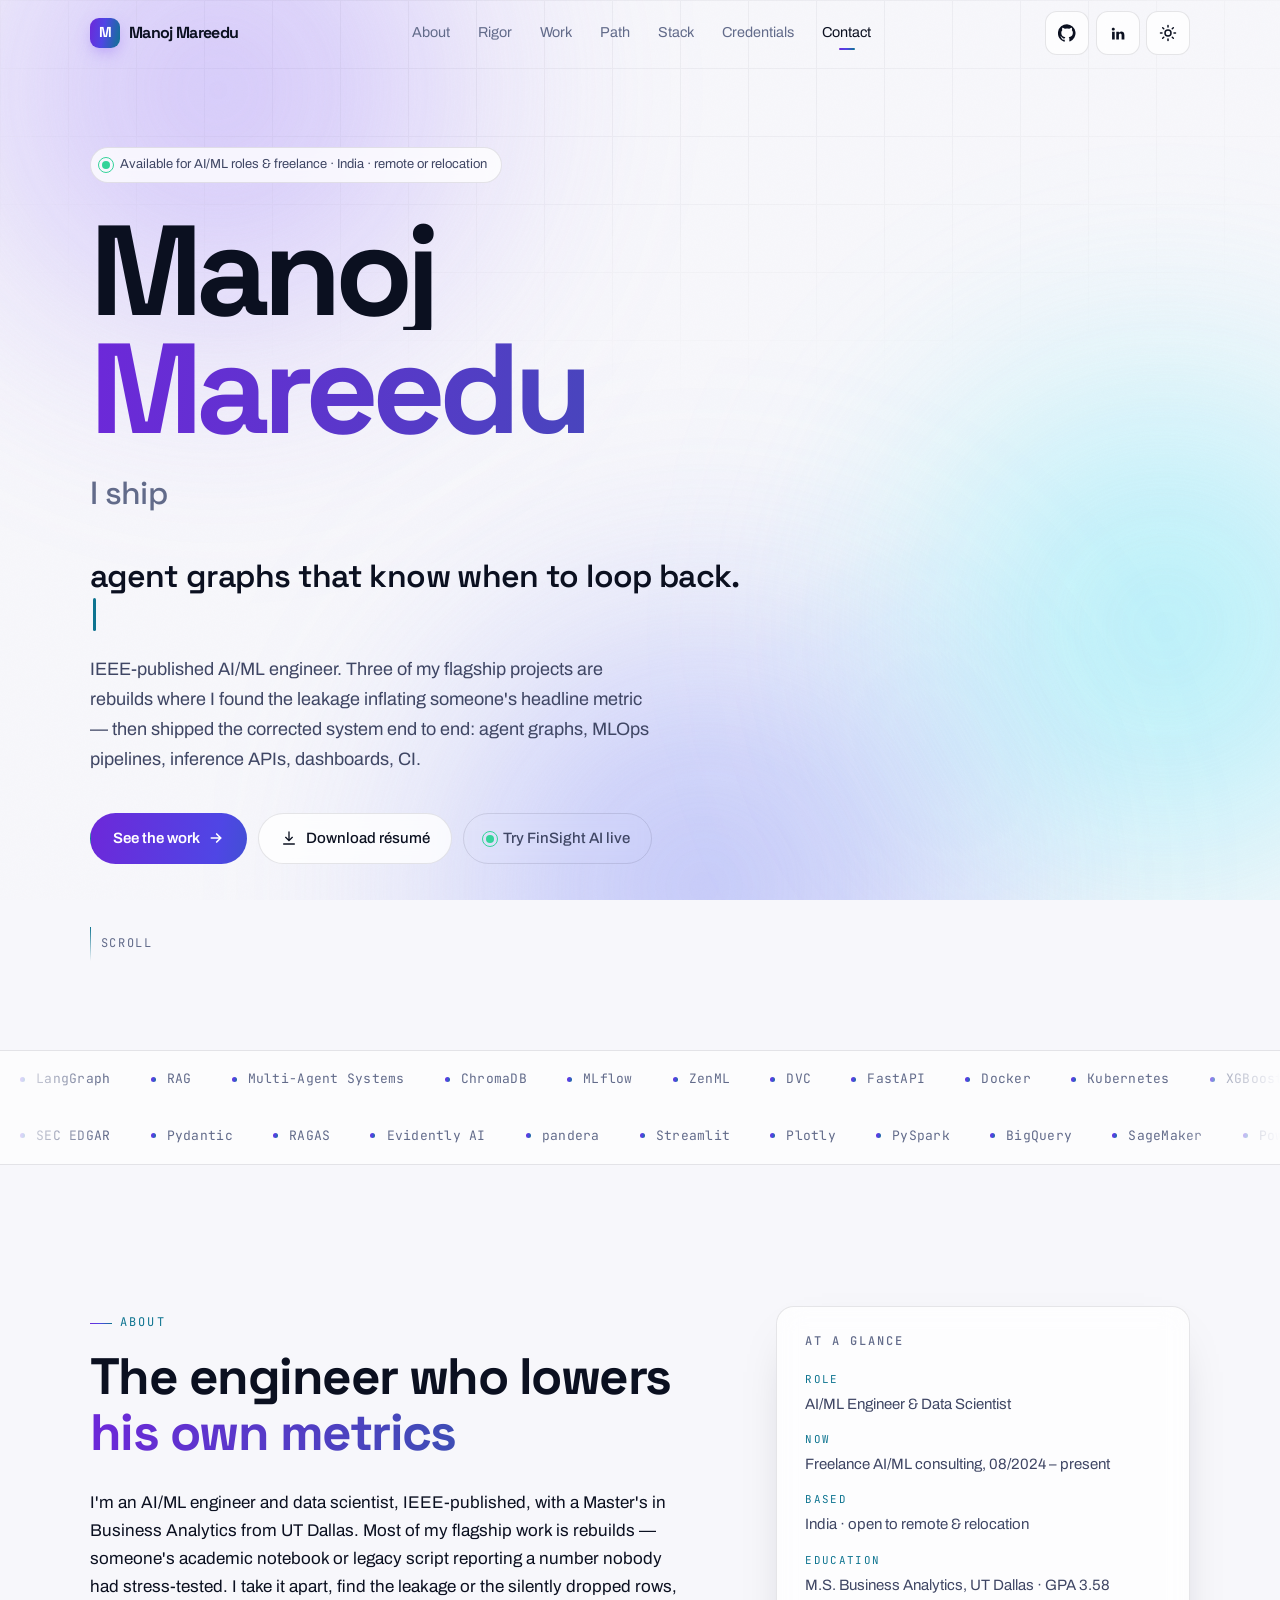
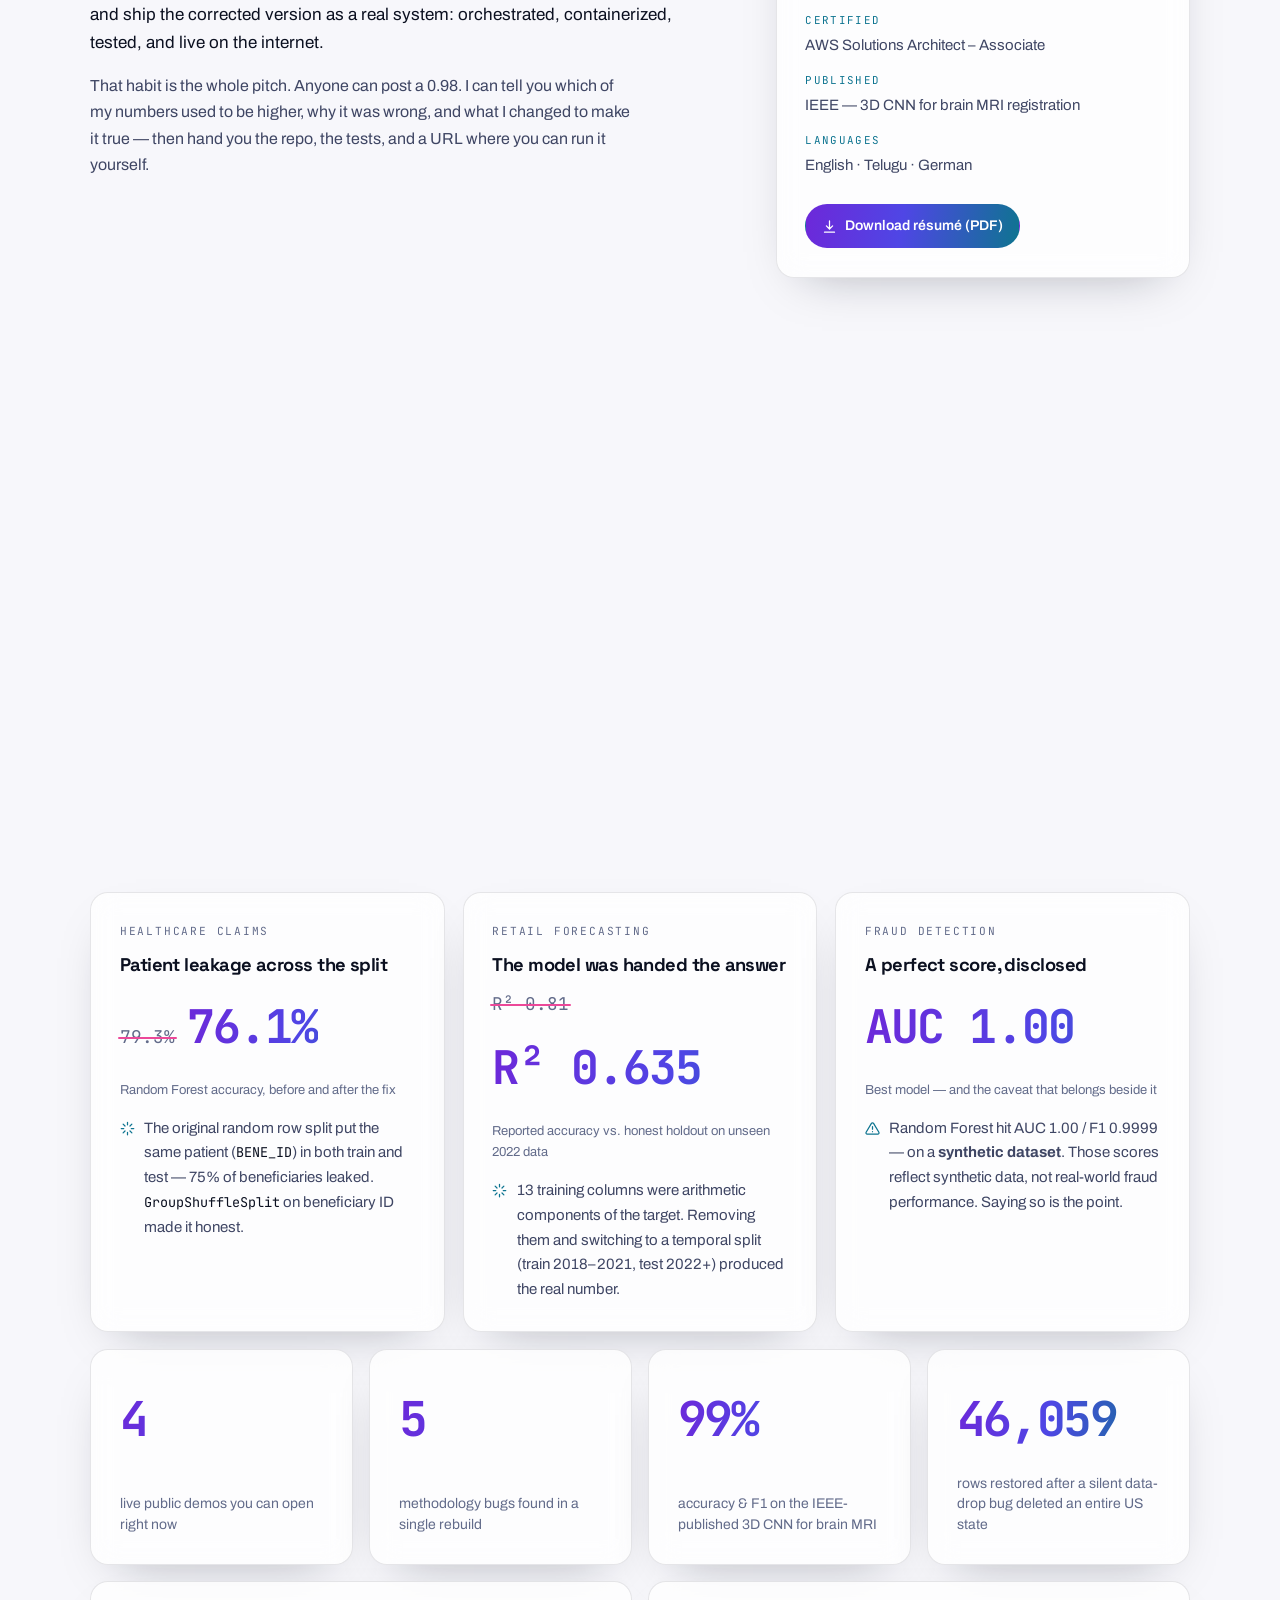
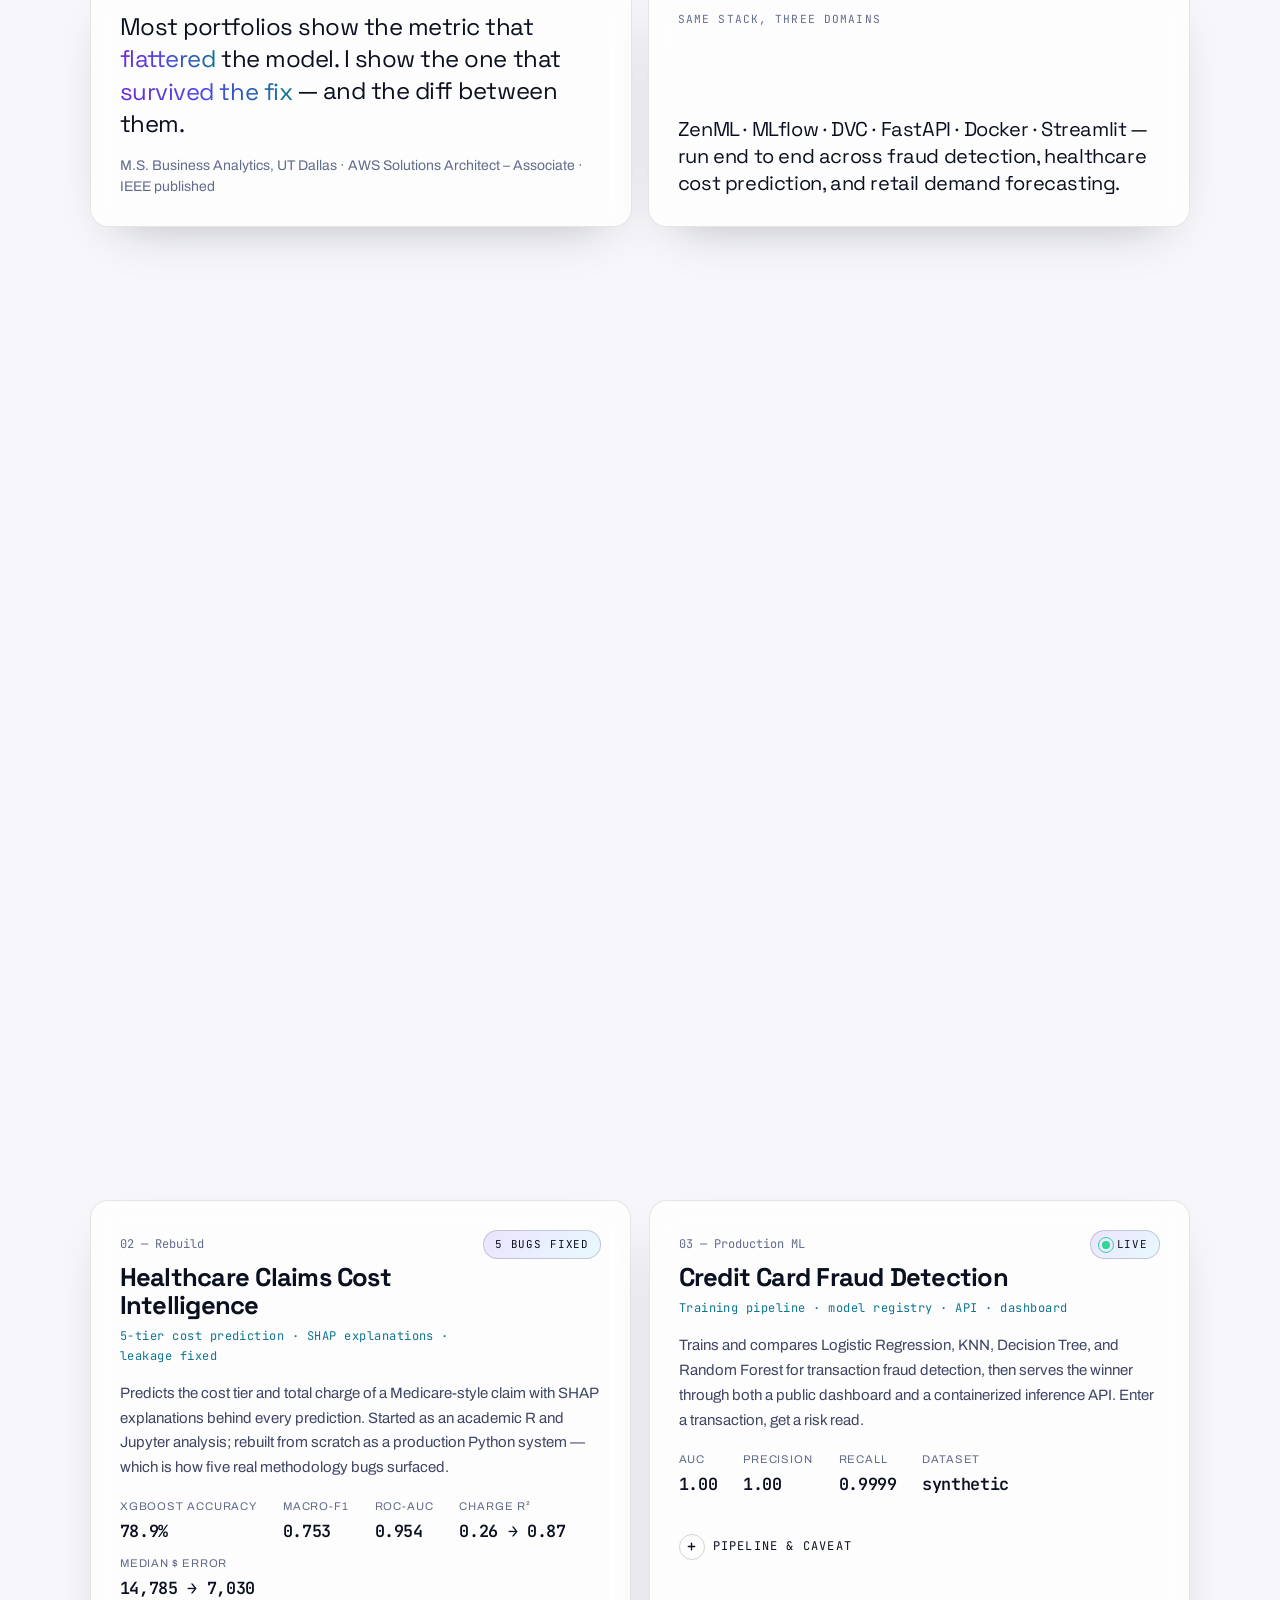
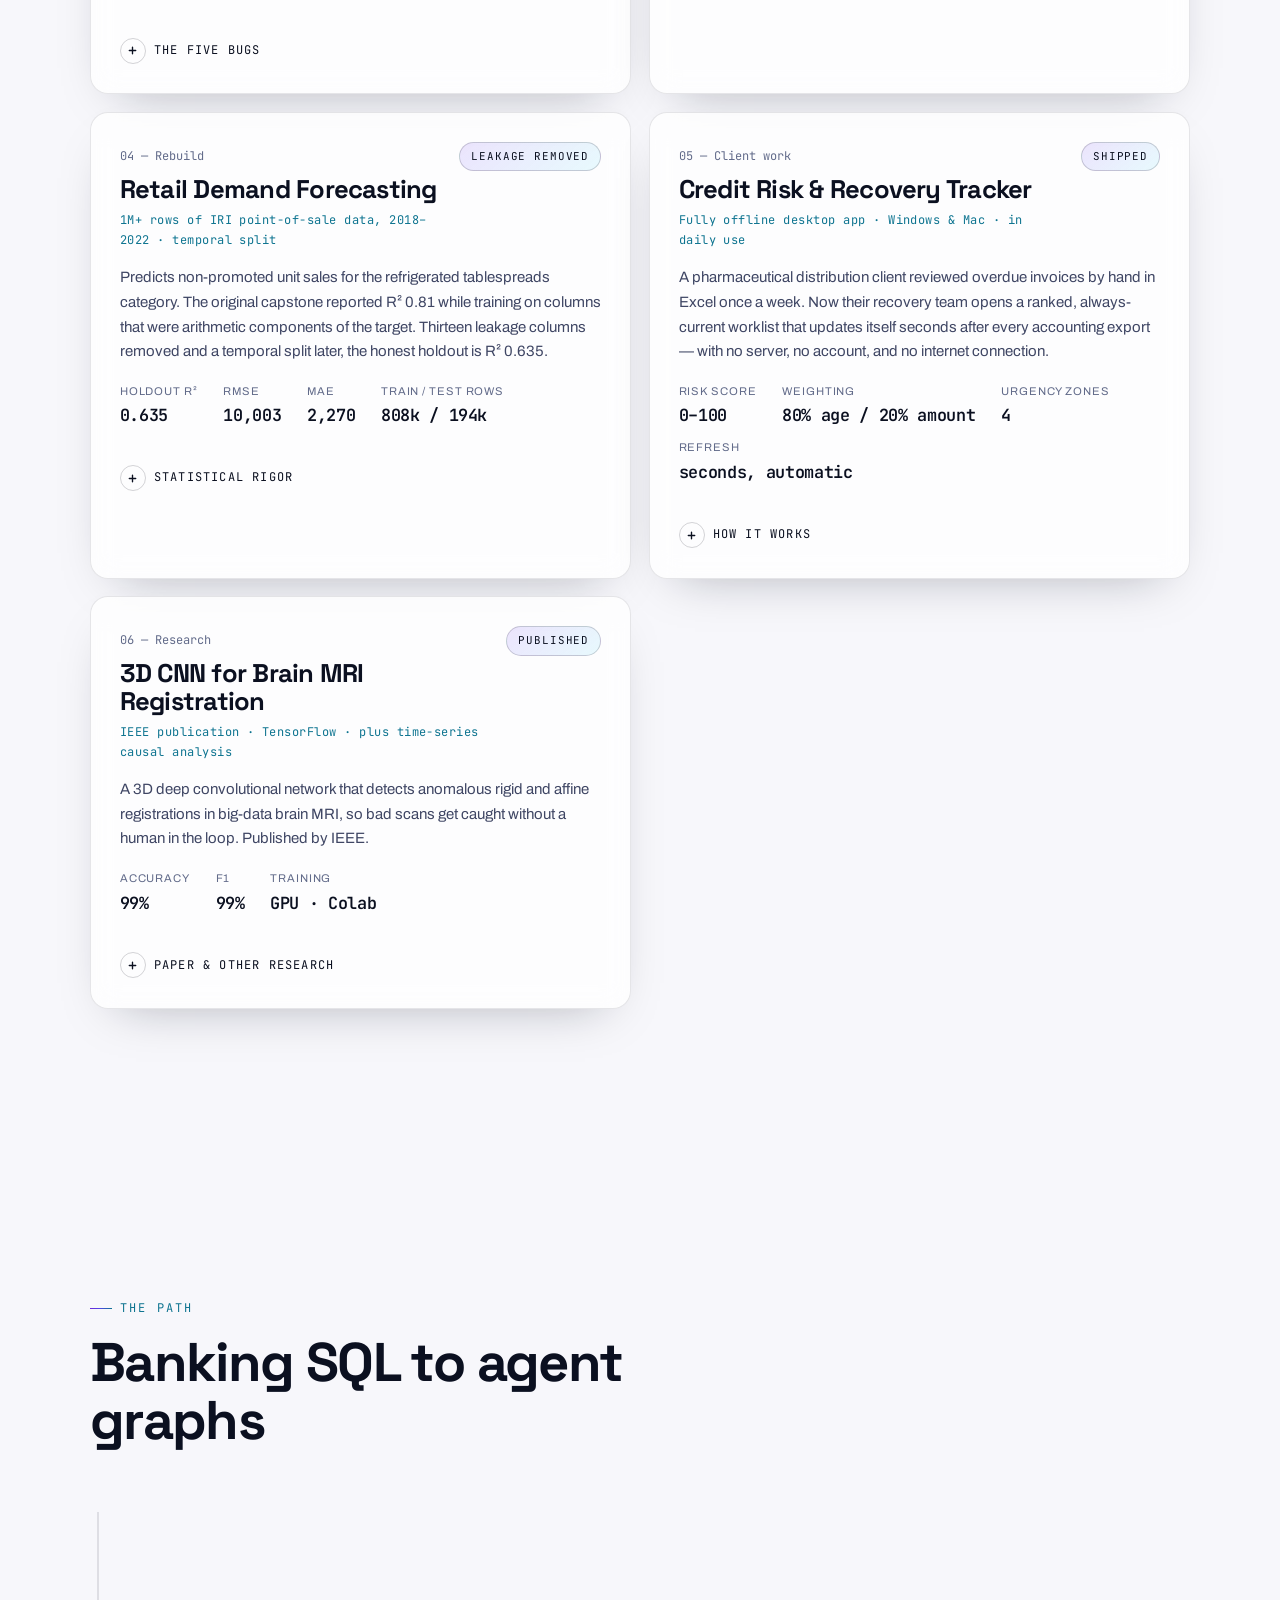
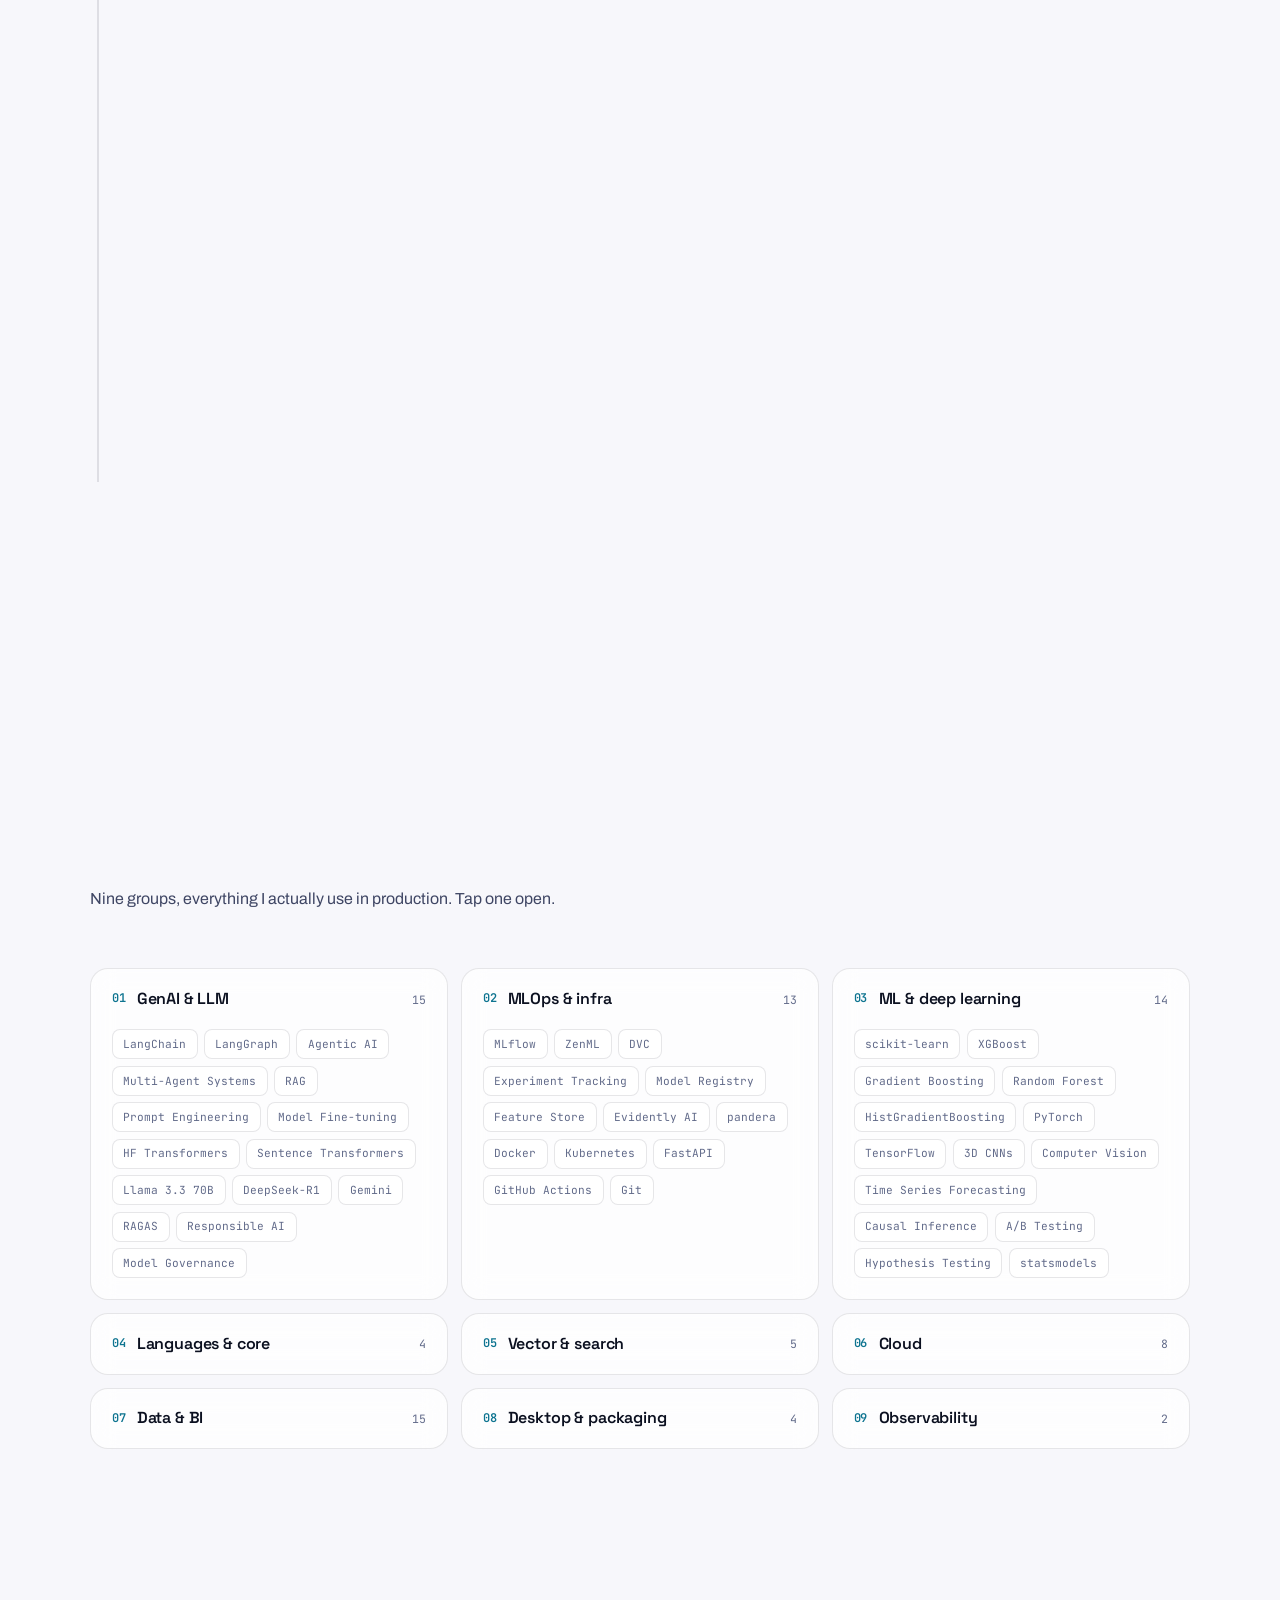
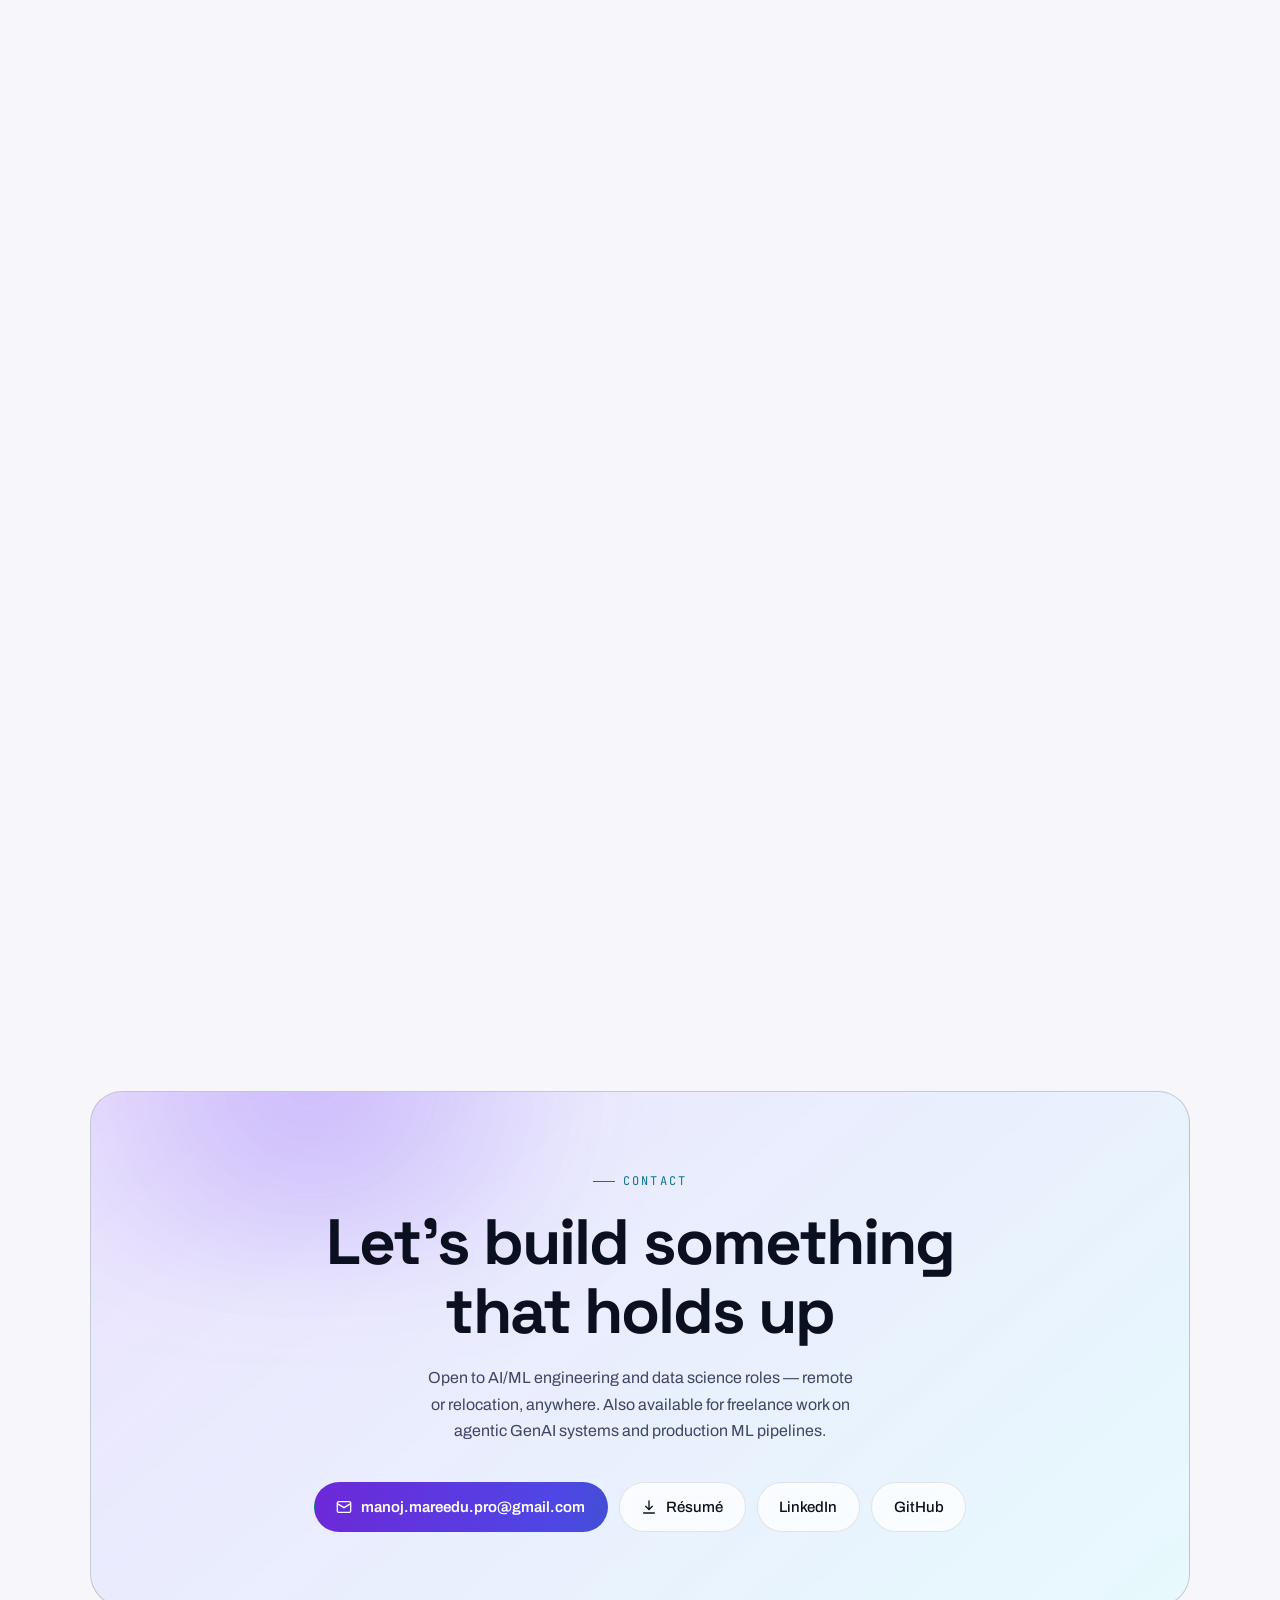
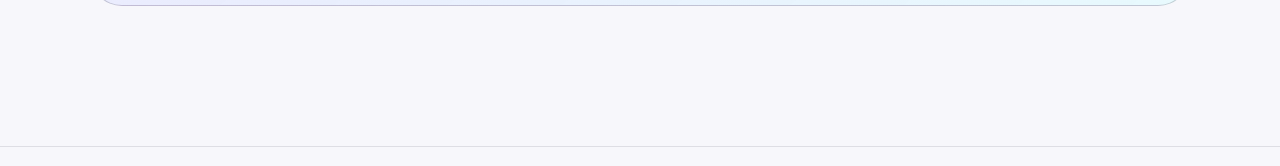
==== index.html @ f230ea31 "feat: portfolio site with automated GitHub Pages deploy Static, dependency-free site: index.html + s" ====
<!DOCTYPE html>
<html lang="en" data-theme="dark">
<head>
<meta charset="utf-8">
<meta name="viewport" content="width=device-width, initial-scale=1">
<title>Manoj Mareedu — AI/ML Engineer &amp; Data Scientist</title>
<meta name="description" content="IEEE-published AI/ML engineer. Multi-agent GenAI systems, production MLOps pipelines, and the discipline to report the honest number — FinSight AI, fraud detection, healthcare cost intelligence, demand forecasting.">
<meta name="author" content="Manoj Mareedu">
<meta name="theme-color" content="#0b0f1c">
<link rel="canonical" href="https://manojmareedu.github.io/Portifolio-Website/">

<meta property="og:type" content="website">
<meta property="og:title" content="Manoj Mareedu — AI/ML Engineer &amp; Data Scientist">
<meta property="og:description" content="Ships production systems, not notebooks. Multi-agent GenAI, MLOps, and the number that survived the fix.">
<meta property="og:url" content="https://manojmareedu.github.io/Portifolio-Website/">
<meta property="og:image" content="https://manojmareedu.github.io/Portifolio-Website/og.png">
<meta property="og:image:width" content="1200">
<meta property="og:image:height" content="630">
<meta property="og:image:alt" content="Manoj Mareedu — AI/ML Engineer and Data Scientist. I ship production systems, not notebooks.">
<meta name="twitter:card" content="summary_large_image">
<meta name="twitter:image" content="https://manojmareedu.github.io/Portifolio-Website/og.png">

<link rel="icon" href="data:image/svg+xml,<svg xmlns='http://www.w3.org/2000/svg' viewBox='0 0 64 64'><defs><linearGradient id='g' x1='0' y1='0' x2='1' y2='1'><stop offset='0' stop-color='%238b5cf6'/><stop offset='1' stop-color='%2322d3ee'/></linearGradient></defs><rect width='64' height='64' rx='16' fill='url(%23g)'/><text x='32' y='45' text-anchor='middle' font-family='Verdana,sans-serif' font-size='34' font-weight='bold' fill='%23fff'>M</text></svg>">

<link rel="preconnect" href="https://fonts.googleapis.com">
<link rel="preconnect" href="https://fonts.gstatic.com" crossorigin>
<link href="https://fonts.googleapis.com/css2?family=Archivo:wght@300;400;500;600&family=Space+Grotesk:wght@500;600;700&family=JetBrains+Mono:wght@400;500;700&display=swap" rel="stylesheet">
<link rel="stylesheet" href="styles.css">

<script>
  // Theme before first paint — no flash.
  (function () {
    var t = null;
    try { t = localStorage.getItem("theme"); } catch (e) {}
    if (!t) t = window.matchMedia("(prefers-color-scheme: light)").matches ? "light" : "dark";
    document.documentElement.dataset.theme = t;
  })();
</script>
</head>

<body>
<a class="skip-link" href="#main">Skip to content</a>

<div class="atmosphere" aria-hidden="true">
  <div class="blob blob-1"></div>
  <div class="blob blob-2"></div>
  <div class="blob blob-3"></div>
  <div class="grid-overlay"></div>
  <div class="noise"></div>
</div>

<div class="progress" id="progress" aria-hidden="true"></div>

<header class="site-header" id="header">
  <div class="wrap nav">
    <a class="brand" href="#top"><span class="brand-mark">M</span> Manoj Mareedu</a>

    <nav class="nav-links" id="nav-links" aria-label="Sections">
      <a href="#about">About</a>
      <a href="#rigor">Rigor</a>
      <a href="#work">Work</a>
      <a href="#experience">Path</a>
      <a href="#skills">Stack</a>
      <a href="#credentials">Credentials</a>
      <a href="#contact">Contact</a>
    </nav>

    <div class="nav-actions">
      <button class="icon-btn nav-toggle" id="nav-toggle" type="button" aria-label="Open section menu" aria-expanded="false" aria-controls="nav-links">
        <svg width="18" height="18" viewBox="0 0 24 24" fill="none" stroke="currentColor" stroke-width="2" stroke-linecap="round" aria-hidden="true"><path d="M3 6h18M3 12h18M3 18h18"/></svg>
      </button>
      <a class="icon-btn" href="https://github.com/ManojMareedu" target="_blank" rel="noopener" aria-label="GitHub profile">
        <svg width="18" height="18" viewBox="0 0 24 24" fill="currentColor" aria-hidden="true"><path d="M12 .3a12 12 0 0 0-3.8 23.4c.6.1.8-.3.8-.6v-2.2c-3.3.7-4-1.6-4-1.6-.6-1.4-1.3-1.8-1.3-1.8-1.1-.7.1-.7.1-.7 1.2.1 1.8 1.2 1.8 1.2 1.1 1.8 2.8 1.3 3.5 1 .1-.8.4-1.3.8-1.6-2.7-.3-5.5-1.3-5.5-6 0-1.2.5-2.3 1.3-3.1-.1-.4-.6-1.6.1-3.2 0 0 1-.3 3.3 1.2a11.5 11.5 0 0 1 6 0C17.4 4.8 18.4 5 18.4 5c.7 1.6.2 2.9.1 3.2.8.8 1.3 1.9 1.3 3.1 0 4.7-2.8 5.7-5.5 6 .4.4.8 1.1.8 2.2v3.3c0 .3.2.7.8.6A12 12 0 0 0 12 .3Z"/></svg>
      </a>
      <a class="icon-btn" href="https://linkedin.com/in/manojmareedu" target="_blank" rel="noopener" aria-label="LinkedIn profile">
        <svg width="18" height="18" viewBox="0 0 24 24" fill="currentColor" aria-hidden="true"><path d="M20.4 20.5h-3.6v-5.6c0-1.3-.5-2.3-1.7-2.3-1 0-1.5.7-1.8 1.3-.1.2-.1.5-.1.9v5.7H9.7s0-9.3 0-10.3h3.5v1.5c.5-.7 1.3-1.8 3.2-1.8 2.4 0 4.1 1.5 4.1 4.8v5.8ZM5.8 8.8h-.1c-1.2 0-2-.8-2-1.9 0-1 .8-1.8 2-1.8s2 .8 2 1.8c0 1-.8 1.9-2 1.9Zm1.8 11.7H4.1V10.2h3.5v10.3Z"/></svg>
      </a>
      <button class="icon-btn" id="theme-toggle" type="button" aria-label="Toggle colour theme">
        <svg class="icon-sun" width="18" height="18" viewBox="0 0 24 24" fill="none" stroke="currentColor" stroke-width="2" stroke-linecap="round" aria-hidden="true"><circle cx="12" cy="12" r="4"/><path d="M12 2v2M12 20v2M4.9 4.9l1.4 1.4M17.7 17.7l1.4 1.4M2 12h2M20 12h2M4.9 19.1l1.4-1.4M17.7 6.3l1.4-1.4"/></svg>
        <svg class="icon-moon" width="18" height="18" viewBox="0 0 24 24" fill="none" stroke="currentColor" stroke-width="2" stroke-linecap="round" aria-hidden="true"><path d="M21 12.8A9 9 0 1 1 11.2 3a7 7 0 0 0 9.8 9.8Z"/></svg>
      </button>
    </div>
  </div>
</header>

<main id="main">

<!-- ==================== HERO ==================== -->
<section class="hero" id="top">
  <div class="wrap">
    <span class="pill reveal"><span class="live-dot"></span> Available for AI/ML roles &amp; freelance · India · remote or relocation</span>

    <h1>
      <span class="line mask" style="--i:1"><span>Manoj</span></span>
      <span class="line mask" style="--i:2"><span class="grad-text">Mareedu</span></span>
    </h1>

    <p class="rotator reveal" style="--i:3">
      <span class="prefix">I ship</span>
      <span class="rotator-slot" id="rotator"><b>production systems, not notebooks.</b></span><span class="caret" aria-hidden="true"></span>
    </p>

    <p class="hero-sub reveal" style="--i:4">
      IEEE-published AI/ML engineer. Three of my flagship projects are rebuilds where I found the
      leakage inflating someone's headline metric — then shipped the corrected system end to end:
      agent graphs, MLOps pipelines, inference APIs, dashboards, CI.
    </p>

    <div class="hero-cta reveal" style="--i:5">
      <a class="btn btn-primary" href="#work">
        See the work
        <svg width="16" height="16" viewBox="0 0 24 24" fill="none" stroke="currentColor" stroke-width="2.5" stroke-linecap="round" aria-hidden="true"><path d="M5 12h14M13 6l6 6-6 6"/></svg>
      </a>
      <a class="btn" href="Manoj_Mareedu_Resume.pdf" download>
        <svg width="16" height="16" viewBox="0 0 24 24" fill="none" stroke="currentColor" stroke-width="2" stroke-linecap="round" aria-hidden="true"><path d="M12 3v12M7 11l5 5 5-5M4 21h16"/></svg>
        Download résumé
      </a>
      <a class="btn btn-ghost" href="https://huggingface.co/spaces/ManojM25/finsight-ai" target="_blank" rel="noopener">
        <span class="live-dot" aria-hidden="true"></span> Try FinSight AI live
      </a>
    </div>

    <span class="scroll-cue reveal" style="--i:6"><i aria-hidden="true"></i> Scroll</span>
  </div>
</section>

<!-- ==================== MARQUEE ==================== -->
<div class="marquee-band" aria-hidden="true">
  <div class="marquee">
    <div class="marquee-track">
      <span>LangGraph</span><span>RAG</span><span>Multi-Agent Systems</span><span>ChromaDB</span><span>MLflow</span><span>ZenML</span><span>DVC</span><span>FastAPI</span><span>Docker</span><span>Kubernetes</span><span>XGBoost</span><span>PyTorch</span><span>TensorFlow</span><span>SHAP</span><span>Langfuse</span>
    </div>
    <div class="marquee-track">
      <span>LangGraph</span><span>RAG</span><span>Multi-Agent Systems</span><span>ChromaDB</span><span>MLflow</span><span>ZenML</span><span>DVC</span><span>FastAPI</span><span>Docker</span><span>Kubernetes</span><span>XGBoost</span><span>PyTorch</span><span>TensorFlow</span><span>SHAP</span><span>Langfuse</span>
    </div>
  </div>
  <div class="marquee marquee-2">
    <div class="marquee-track">
      <span>SEC EDGAR</span><span>Pydantic</span><span>RAGAS</span><span>Evidently AI</span><span>pandera</span><span>Streamlit</span><span>Plotly</span><span>PySpark</span><span>BigQuery</span><span>SageMaker</span><span>Power BI</span><span>Oracle SQL</span><span>pywebview</span><span>GitHub Actions</span>
    </div>
    <div class="marquee-track">
      <span>SEC EDGAR</span><span>Pydantic</span><span>RAGAS</span><span>Evidently AI</span><span>pandera</span><span>Streamlit</span><span>Plotly</span><span>PySpark</span><span>BigQuery</span><span>SageMaker</span><span>Power BI</span><span>Oracle SQL</span><span>pywebview</span><span>GitHub Actions</span>
    </div>
  </div>
</div>

<!-- ==================== ABOUT ==================== -->
<section id="about">
  <div class="wrap about-grid">
    <div class="about-copy">
      <span class="kicker reveal">About</span>
      <h2 class="mask" style="--i:1"><span>The engineer who lowers</span></h2>
      <h2 class="mask" style="--i:2"><span class="grad-text">his own metrics</span></h2>

      <p class="reveal" style="--i:3">
        I'm an AI/ML engineer and data scientist, IEEE-published, with a Master's in Business
        Analytics from UT Dallas. Most of my flagship work is rebuilds — someone's academic
        notebook or legacy script reporting a number nobody had stress-tested. I take it apart,
        find the leakage or the silently dropped rows, and ship the corrected version as a real
        system: orchestrated, containerized, tested, and live on the internet.
      </p>
      <p class="reveal" style="--i:4">
        That habit is the whole pitch. Anyone can post a 0.98. I can tell you which of my numbers
        used to be higher, why it was wrong, and what I changed to make it true — then hand you the
        repo, the tests, and a URL where you can run it yourself.
      </p>
      <p class="reveal" style="--i:5">
        Right now I freelance: a multi-agent GenAI due-diligence platform running 24/7 at zero
        infrastructure cost, and a fully offline desktop tool a recovery team opens every morning.
        Open to AI/ML engineering and data science roles, remote or relocation.
      </p>
    </div>

    <aside class="card about-facts reveal" data-tilt style="--i:2">
      <h3>At a glance</h3>
      <dl>
        <div><dt>Role</dt><dd>AI/ML Engineer &amp; Data Scientist</dd></div>
        <div><dt>Now</dt><dd>Freelance AI/ML consulting, 08/2024 – present</dd></div>
        <div><dt>Based</dt><dd>India · open to remote &amp; relocation</dd></div>
        <div><dt>Education</dt><dd>M.S. Business Analytics, UT Dallas · GPA 3.58</dd></div>
        <div><dt>Certified</dt><dd>AWS Solutions Architect – Associate</dd></div>
        <div><dt>Published</dt><dd>IEEE — 3D CNN for brain MRI registration</dd></div>
        <div><dt>Languages</dt><dd>English · Telugu · German</dd></div>
      </dl>
      <a class="link-btn solid" href="Manoj_Mareedu_Resume.pdf" download>
        <svg width="15" height="15" viewBox="0 0 24 24" fill="none" stroke="currentColor" stroke-width="2" stroke-linecap="round" aria-hidden="true"><path d="M12 3v12M7 11l5 5 5-5M4 21h16"/></svg>
        Download résumé (PDF)
      </a>
    </aside>
  </div>
</section>

<!-- ==================== RIGOR ==================== -->
<section id="rigor">
  <div class="wrap">
    <div class="section-head">
      <span class="kicker reveal">Engineering judgment</span>
      <h2 class="mask" style="--i:1"><span>The number that changed</span></h2>
      <p class="reveal" style="--i:2">
        Three flagship projects are rebuilds of existing academic or legacy work. Each time, the
        original headline metric was wrong, and my rebuild made it lower and true. Watch it move.
      </p>
    </div>

    <div class="deltas">
      <article class="card ring delta reveal" data-tilt style="--i:1">
        <span class="delta-tag">Healthcare claims</span>
        <h3>Patient leakage across the split</h3>
        <div class="delta-row">
          <span class="old">79.3%</span>
          <span class="new" data-count-from="79.3" data-count-to="76.1" data-decimals="1" data-suffix="%">76.1%</span>
        </div>
        <span class="delta-label">Random Forest accuracy, before and after the fix</span>
        <div class="delta-why">
          <svg width="15" height="15" viewBox="0 0 24 24" fill="none" stroke="currentColor" stroke-width="2" stroke-linecap="round" aria-hidden="true"><path d="M12 2v4M12 18v4M2 12h4M18 12h4M5 5l3 3M16 16l3 3M19 5l-3 3M8 16l-3 3"/></svg>
          <p>The original random row split put the same patient (<code>BENE_ID</code>) in both train and test — 75% of beneficiaries leaked. <code>GroupShuffleSplit</code> on beneficiary ID made it honest.</p>
        </div>
      </article>

      <article class="card ring delta reveal" data-tilt style="--i:2">
        <span class="delta-tag">Retail forecasting</span>
        <h3>The model was handed the answer</h3>
        <div class="delta-row">
          <span class="old">R² 0.81</span>
          <span class="new" data-count-from="0.81" data-count-to="0.635" data-decimals="3" data-prefix="R² ">R² 0.635</span>
        </div>
        <span class="delta-label">Reported accuracy vs. honest holdout on unseen 2022 data</span>
        <div class="delta-why">
          <svg width="15" height="15" viewBox="0 0 24 24" fill="none" stroke="currentColor" stroke-width="2" stroke-linecap="round" aria-hidden="true"><path d="M12 2v4M12 18v4M2 12h4M18 12h4M5 5l3 3M16 16l3 3M19 5l-3 3M8 16l-3 3"/></svg>
          <p>13 training columns were arithmetic components of the target. Removing them and switching to a temporal split (train 2018–2021, test 2022+) produced the real number.</p>
        </div>
      </article>

      <article class="card ring delta reveal" data-tilt style="--i:3">
        <span class="delta-tag">Fraud detection</span>
        <h3>A perfect score, disclosed</h3>
        <div class="delta-row">
          <span class="new" data-count-from="0" data-count-to="1" data-decimals="2" data-prefix="AUC ">AUC 1.00</span>
        </div>
        <span class="delta-label">Best model — and the caveat that belongs beside it</span>
        <div class="delta-why">
          <svg width="15" height="15" viewBox="0 0 24 24" fill="none" stroke="currentColor" stroke-width="2" stroke-linecap="round" aria-hidden="true"><path d="M10.3 3.9 1.8 18a2 2 0 0 0 1.7 3h17a2 2 0 0 0 1.7-3L13.7 3.9a2 2 0 0 0-3.4 0Z"/><path d="M12 9v4M12 17h.01"/></svg>
          <p>Random Forest hit AUC 1.00 / F1 0.9999 — on a <strong>synthetic dataset</strong>. Those scores reflect synthetic data, not real-world fraud performance. Saying so is the point.</p>
        </div>
      </article>
    </div>

    <div class="bento" style="margin-top:1.1rem">
      <div class="card reveal" data-tilt style="--i:1">
        <span class="stat-num" data-count-to="4">4</span>
        <span class="stat-cap">live public demos you can open right now</span>
      </div>
      <div class="card reveal" data-tilt style="--i:2">
        <span class="stat-num" data-count-to="5">5</span>
        <span class="stat-cap">methodology bugs found in a single rebuild</span>
      </div>
      <div class="card reveal" data-tilt style="--i:3">
        <span class="stat-num" data-count-to="99" data-suffix="%">99%</span>
        <span class="stat-cap">accuracy &amp; F1 on the IEEE-published 3D CNN for brain MRI</span>
      </div>
      <div class="card reveal" data-tilt style="--i:4">
        <span class="stat-num" data-count-to="46059">46,059</span>
        <span class="stat-cap">rows restored after a silent data-drop bug deleted an entire US state</span>
      </div>
      <div class="card b-wide reveal" data-tilt style="--i:5">
        <p class="b-quote">Most portfolios show the metric that <em>flattered</em> the model. I show the one that <em>survived the fix</em> — and the diff between them.</p>
        <span class="stat-cap">M.S. Business Analytics, UT Dallas · AWS Solutions Architect – Associate · IEEE published</span>
      </div>
      <div class="card b-wide reveal" data-tilt style="--i:6">
        <span class="stat-cap" style="font-family:var(--mono);letter-spacing:.1em;text-transform:uppercase;font-size:.7rem">Same stack, three domains</span>
        <p class="b-quote" style="font-size:clamp(1rem,2.2vw,1.25rem)">ZenML · MLflow · DVC · FastAPI · Docker · Streamlit — run end to end across fraud detection, healthcare cost prediction, and retail demand forecasting.</p>
      </div>
    </div>
  </div>
</section>

<!-- ==================== WORK ==================== -->
<section id="work">
  <div class="wrap">
    <div class="section-head">
      <span class="kicker reveal">Selected work</span>
      <h2 class="mask" style="--i:1"><span>Systems, start to finish</span></h2>
      <p class="reveal" style="--i:2">Headline first. Open a card when you want the architecture, the benchmarks, and the limits.</p>
    </div>

    <div class="projects">

      <!-- 01 FinSight -->
      <article class="card ring project featured reveal" data-tilt style="--i:1">
        <details>
          <summary>
            <div class="p-head">
              <div>
                <span class="p-index">01 — Freelance</span>
                <h3>FinSight AI</h3>
                <p class="p-role">Multi-agent due diligence · LangGraph + RAG over SEC filings</p>
              </div>
              <span class="badge"><span class="live-dot" aria-hidden="true"></span> Live 24/7</span>
            </div>

            <p class="p-blurb">
              Name a US public company. It researches, analyses, and writes a structured
              due-diligence report in under two minutes — executive summary, financials from real
              filed SEC EDGAR figures, risk factors with severity ratings, competitive position,
              and an investment signal with a confidence score. Downloadable as PDF. Zero
              infrastructure cost.
            </p>

            <dl class="p-metrics">
              <div><dt>precision@8</dt><dd>~1.00</dd></div>
              <div><dt>recall</dt><dd>0.79</dd></div>
              <div><dt>success</dt><dd>10/10</dd></div>
              <div><dt>p95 latency</dt><dd>33.4s</dd></div>
              <div><dt>RAGAS faithfulness</dt><dd>0.93</dd></div>
            </dl>

            <span class="p-more">
              <i aria-hidden="true"><svg width="11" height="11" viewBox="0 0 24 24" fill="none" stroke="currentColor" stroke-width="3" stroke-linecap="round"><path d="M12 5v14M5 12h14"/></svg></i>
              <span class="lbl-closed">Architecture &amp; benchmarks</span>
              <span class="lbl-open">Close</span>
            </span>
          </summary>

          <div class="p-body">
            <ul class="bullets">
              <li><strong>Stateful LangGraph agent graph.</strong> Research Agent (Tavily web search + EDGAR financials) → Filing RAG Agent (SEC 10-K via ChromaDB similarity retrieval) → Risk Assessment Agent (LLM extraction + severity scoring) → conditional edge back to research when risk score &gt; 0.7 and iterations &lt; 3 → Synthesis Agent with Pydantic schema enforcement.</li>
              <li><strong>Retrieval was tuned by benchmark, not by feel.</strong> Switching from MMR to plain similarity search at k=8 lifted company precision 0.82 → 1.00 and keyword recall 0.61 → ~0.79.</li>
              <li><strong>Every LLM call is observable.</strong> Langfuse tracing captures token usage, latency, and risk score per inference.</li>
              <li><strong>Dates cannot be hallucinated.</strong> Each report is stamped with the actual SEC filing date, with a safety net that overrides any model-invented date.</li>
              <li><strong>Provider-proof.</strong> System-message normalization keeps the pipeline alive on LLM providers that reject the <code>system</code> role. 42 network-free unit tests.</li>
            </ul>

            <div class="note">
              <svg width="15" height="15" viewBox="0 0 24 24" fill="none" stroke="currentColor" stroke-width="2" stroke-linecap="round" aria-hidden="true"><circle cx="12" cy="12" r="10"/><path d="M12 16v-5M12 8h.01"/></svg>
              <span><strong>Honest limits:</strong> the golden eval set is only 10 questions; precision@8 varies 0.975–1.00 run to run because ChromaDB HNSW is approximate; exact financial figures come from EDGAR XBRL rather than the RAG path; free OpenRouter models cap around 50 requests/day.</span>
            </div>

            <div class="chips">
              <span class="chip">LangGraph</span><span class="chip">OpenRouter · Llama 3.3 70B</span><span class="chip">SEC EDGAR API</span><span class="chip">ChromaDB</span><span class="chip">sentence-transformers</span><span class="chip">Pydantic v2</span><span class="chip">FastAPI</span><span class="chip">Streamlit</span><span class="chip">ReportLab</span><span class="chip">Langfuse</span><span class="chip">Docker Compose</span><span class="chip">GitHub Actions</span><span class="chip">HF Spaces</span>
            </div>

            <div class="p-links">
              <a class="link-btn solid" href="https://huggingface.co/spaces/ManojM25/finsight-ai" target="_blank" rel="noopener">Open live demo</a>
              <a class="link-btn" href="https://github.com/ManojMareedu/finsight-ai" target="_blank" rel="noopener">Source</a>
            </div>
          </div>
        </details>
      </article>

      <!-- 02 Healthcare -->
      <article class="card ring project reveal" data-tilt style="--i:2">
        <details>
          <summary>
            <div class="p-head">
              <div>
                <span class="p-index">02 — Rebuild</span>
                <h3>Healthcare Claims Cost Intelligence</h3>
                <p class="p-role">5-tier cost prediction · SHAP explanations · leakage fixed</p>
              </div>
              <span class="badge">5 bugs fixed</span>
            </div>

            <p class="p-blurb">
              Predicts the cost tier and total charge of a Medicare-style claim with SHAP
              explanations behind every prediction. Started as an academic R and Jupyter analysis;
              rebuilt from scratch as a production Python system — which is how five real
              methodology bugs surfaced.
            </p>

            <dl class="p-metrics">
              <div><dt>XGBoost accuracy</dt><dd>78.9%</dd></div>
              <div><dt>macro-F1</dt><dd>0.753</dd></div>
              <div><dt>ROC-AUC</dt><dd>0.954</dd></div>
              <div><dt>charge R²</dt><dd>0.26 → 0.87</dd></div>
              <div><dt>median $ error</dt><dd>14,785 → 7,030</dd></div>
            </dl>

            <span class="p-more">
              <i aria-hidden="true"><svg width="11" height="11" viewBox="0 0 24 24" fill="none" stroke="currentColor" stroke-width="3" stroke-linecap="round"><path d="M12 5v14M5 12h14"/></svg></i>
              <span class="lbl-closed">The five bugs</span>
              <span class="lbl-open">Close</span>
            </span>
          </summary>

          <div class="p-body">
            <ul class="bullets">
              <li><strong>Beneficiary-level train/test leakage.</strong> The same patient appeared on both sides of the split — 75% of beneficiaries leaked. Fixed with <code>GroupShuffleSplit</code> on beneficiary ID.</li>
              <li><strong>Encoders fit before splitting</strong> leaked test-set distribution into training. Now fit on the training fold only.</li>
              <li><strong>Ambiguous state codes.</strong> Two redundant state columns existed; the governing rule is now explicit and schema-enforced.</li>
              <li><strong>Incomplete one-hot encoding</strong> of a binary flag, with no path for unseen categories at inference. Fixed with <code>OneHotEncoder(handle_unknown="ignore")</code>.</li>
              <li><strong>An entire state vanished.</strong> Wyoming was silently dropped by the original R script because its income was the string <code>"$60,510 "</code>, which parsed to <code>NA</code>. All 51 states and 46,059 rows are back.</li>
              <li><strong>Scored on a genuinely disjoint test set:</strong> 13,288 rows / 1,625 beneficiaries with zero overlap against 32,771 training rows, tuned with RandomizedSearchCV over grouped cross-validation. 51 tests, including mutation-checked leakage regression tests — so the original bug cannot come back quietly.</li>
            </ul>

            <div class="note">
              <svg width="15" height="15" viewBox="0 0 24 24" fill="none" stroke="currentColor" stroke-width="2" stroke-linecap="round" aria-hidden="true"><circle cx="12" cy="12" r="10"/><path d="M12 16v-5M12 8h.01"/></svg>
              <span><strong>Hosting, precisely:</strong> the Streamlit dashboard is publicly hosted and scores claims in-process from the committed model. The FastAPI service is fully built, Dockerized, and tested, but runs locally via Docker Compose — there is no public API URL.</span>
            </div>

            <div class="chips">
              <span class="chip">ZenML</span><span class="chip">MLflow</span><span class="chip">DVC</span><span class="chip">pandera</span><span class="chip">scikit-learn</span><span class="chip">XGBoost</span><span class="chip">SHAP</span><span class="chip">Evidently AI</span><span class="chip">FastAPI</span><span class="chip">Streamlit</span><span class="chip">Docker</span><span class="chip">pytest</span>
            </div>

            <div class="p-links">
              <a class="link-btn solid" href="https://healthcare-claims-cost-intelligence.streamlit.app/" target="_blank" rel="noopener">Open live dashboard</a>
              <a class="link-btn" href="https://github.com/ManojMareedu/Health-Care-Project" target="_blank" rel="noopener">Source</a>
            </div>
          </div>
        </details>
      </article>

      <!-- 03 Fraud -->
      <article class="card ring project reveal" data-tilt style="--i:3">
        <details>
          <summary>
            <div class="p-head">
              <div>
                <span class="p-index">03 — Production ML</span>
                <h3>Credit Card Fraud Detection</h3>
                <p class="p-role">Training pipeline · model registry · API · dashboard</p>
              </div>
              <span class="badge"><span class="live-dot" aria-hidden="true"></span> Live</span>
            </div>

            <p class="p-blurb">
              Trains and compares Logistic Regression, KNN, Decision Tree, and Random Forest for
              transaction fraud detection, then serves the winner through both a public dashboard
              and a containerized inference API. Enter a transaction, get a risk read.
            </p>

            <dl class="p-metrics">
              <div><dt>AUC</dt><dd>1.00</dd></div>
              <div><dt>precision</dt><dd>1.00</dd></div>
              <div><dt>recall</dt><dd>0.9999</dd></div>
              <div><dt>dataset</dt><dd>synthetic</dd></div>
            </dl>

            <span class="p-more">
              <i aria-hidden="true"><svg width="11" height="11" viewBox="0 0 24 24" fill="none" stroke="currentColor" stroke-width="3" stroke-linecap="round"><path d="M12 5v14M5 12h14"/></svg></i>
              <span class="lbl-closed">Pipeline &amp; caveat</span>
              <span class="lbl-open">Close</span>
            </span>
          </summary>

          <div class="p-body">
            <ul class="bullets">
              <li>ZenML orchestrates the pipeline, MLflow tracks experiments and holds the model registry, DVC versions the data.</li>
              <li>The dashboard scores a transaction live from seven user-entered features — distance from home, distance from last transaction, ratio to median purchase price, repeat retailer, chip used, PIN used, online order — and returns a Low / Moderate / High reading with feature importances.</li>
              <li>GitHub Actions runs lint, build, and smoke tests on every commit.</li>
            </ul>

            <div class="note">
              <svg width="15" height="15" viewBox="0 0 24 24" fill="none" stroke="currentColor" stroke-width="2" stroke-linecap="round" aria-hidden="true"><path d="M10.3 3.9 1.8 18a2 2 0 0 0 1.7 3h17a2 2 0 0 0 1.7-3L13.7 3.9a2 2 0 0 0-3.4 0Z"/><path d="M12 9v4M12 17h.01"/></svg>
              <span><strong>Synthetic dataset.</strong> These near-perfect scores come from synthetic data characteristics, not real-world fraud detection performance. The system architecture is the deliverable here; the metrics are not a claim about production fraud accuracy.</span>
            </div>

            <div class="chips">
              <span class="chip">ZenML</span><span class="chip">MLflow</span><span class="chip">DVC</span><span class="chip">scikit-learn</span><span class="chip">FastAPI</span><span class="chip">Docker</span><span class="chip">Streamlit</span><span class="chip">GitHub Actions</span>
            </div>

            <div class="p-links">
              <a class="link-btn solid" href="https://credit-fraud-ml-dashboard.streamlit.app/" target="_blank" rel="noopener">Open live dashboard</a>
              <a class="link-btn" href="https://github.com/ManojMareedu/Credit-Card-Fraud-Detection-Project" target="_blank" rel="noopener">Source</a>
            </div>
          </div>
        </details>
      </article>

      <!-- 04 Retail -->
      <article class="card ring project reveal" data-tilt style="--i:4">
        <details>
          <summary>
            <div class="p-head">
              <div>
                <span class="p-index">04 — Rebuild</span>
                <h3>Retail Demand Forecasting</h3>
                <p class="p-role">1M+ rows of IRI point-of-sale data, 2018–2022 · temporal split</p>
              </div>
              <span class="badge">Leakage removed</span>
            </div>

            <p class="p-blurb">
              Predicts non-promoted unit sales for the refrigerated tablespreads category. The
              original capstone reported R² 0.81 while training on columns that were arithmetic
              components of the target. Thirteen leakage columns removed and a temporal split
              later, the honest holdout is R² 0.635.
            </p>

            <dl class="p-metrics">
              <div><dt>holdout R²</dt><dd>0.635</dd></div>
              <div><dt>RMSE</dt><dd>10,003</dd></div>
              <div><dt>MAE</dt><dd>2,270</dd></div>
              <div><dt>train / test rows</dt><dd>808k / 194k</dd></div>
            </dl>

            <span class="p-more">
              <i aria-hidden="true"><svg width="11" height="11" viewBox="0 0 24 24" fill="none" stroke="currentColor" stroke-width="3" stroke-linecap="round"><path d="M12 5v14M5 12h14"/></svg></i>
              <span class="lbl-closed">Statistical rigor</span>
              <span class="lbl-open">Close</span>
            </span>
          </summary>

          <div class="p-body">
            <ul class="bullets">
              <li><strong>The CV/holdout gap is the finding.</strong> Cross-validation on corrected features still reports 0.908 against a 0.635 holdout — temporal and product-region memorization that a random split never exposes.</li>
              <li>Multicollinearity checked with VIF (max 2.51, well under the threshold of 10).</li>
              <li>Multiple-comparison correction (Bonferroni, Benjamini-Hochberg) applied to pairwise year comparisons.</li>
              <li>Residual diagnostics report heteroscedasticity (spread 33× wider in the top vs. bottom fitted quintile) and non-normal residuals — measured and disclosed, not assumed away.</li>
              <li>Training never hard-depends on the orchestrator: a direct-call fallback keeps the pipeline runnable when ZenML is unavailable. 16 tests.</li>
            </ul>

            <div class="chips">
              <span class="chip">HistGradientBoosting</span><span class="chip">scikit-learn</span><span class="chip">statsmodels</span><span class="chip">SciPy</span><span class="chip">DVC</span><span class="chip">MLflow</span><span class="chip">ZenML</span><span class="chip">PyArrow</span><span class="chip">FastAPI</span><span class="chip">Plotly</span><span class="chip">Docker</span><span class="chip">Kubernetes</span>
            </div>

            <div class="p-links">
              <a class="link-btn solid" href="https://predictive-analytics-retail-sales.streamlit.app/" target="_blank" rel="noopener">Open live dashboard</a>
              <a class="link-btn" href="https://github.com/ManojMareedu/Predictive-analytics-Data-Science-Project" target="_blank" rel="noopener">Source</a>
            </div>
          </div>
        </details>
      </article>

      <!-- 05 Client desktop -->
      <article class="card ring project reveal" data-tilt style="--i:5">
        <details>
          <summary>
            <div class="p-head">
              <div>
                <span class="p-index">05 — Client work</span>
                <h3>Credit Risk &amp; Recovery Tracker</h3>
                <p class="p-role">Fully offline desktop app · Windows &amp; Mac · in daily use</p>
              </div>
              <span class="badge">Shipped</span>
            </div>

            <p class="p-blurb">
              A pharmaceutical distribution client reviewed overdue invoices by hand in Excel once
              a week. Now their recovery team opens a ranked, always-current worklist that updates
              itself seconds after every accounting export — with no server, no account, and no
              internet connection.
            </p>

            <dl class="p-metrics">
              <div><dt>risk score</dt><dd>0–100</dd></div>
              <div><dt>weighting</dt><dd>80% age / 20% amount</dd></div>
              <div><dt>urgency zones</dt><dd>4</dd></div>
              <div><dt>refresh</dt><dd>seconds, automatic</dd></div>
            </dl>

            <span class="p-more">
              <i aria-hidden="true"><svg width="11" height="11" viewBox="0 0 24 24" fill="none" stroke="currentColor" stroke-width="3" stroke-linecap="round"><path d="M12 5v14M5 12h14"/></svg></i>
              <span class="lbl-closed">How it works</span>
              <span class="lbl-open">Close</span>
            </span>
          </summary>

          <div class="p-body">
            <ul class="bullets">
              <li>A Python ETL pipeline (pandas + <code>watchdog</code>) reprocesses the accounting export within seconds of every save, so the worklist is current with zero manual steps.</li>
              <li>A 0–100 risk score weighted 80% invoice age / 20% amount ranks hundreds of overdue invoices into four colour-coded urgency zones.</li>
              <li>Week-over-week recovery is tracked through immutable snapshot comparison.</li>
              <li>Packaged with pywebview + PyInstaller as a native app; tested with pytest and audited for dependency vulnerabilities (pip-audit) in CI.</li>
            </ul>

            <div class="chips">
              <span class="chip">Python</span><span class="chip">pandas</span><span class="chip">Streamlit</span><span class="chip">Plotly</span><span class="chip">pywebview</span><span class="chip">PyInstaller</span><span class="chip">watchdog</span><span class="chip">pytest</span><span class="chip">pip-audit</span>
            </div>

            <p class="p-quiet">Client name withheld under confidentiality — no repo or public demo for this one.</p>
          </div>
        </details>
      </article>

      <!-- 06 Research -->
      <article class="card ring project reveal" data-tilt style="--i:6">
        <details>
          <summary>
            <div class="p-head">
              <div>
                <span class="p-index">06 — Research</span>
                <h3>3D CNN for Brain MRI Registration</h3>
                <p class="p-role">IEEE publication · TensorFlow · plus time-series causal analysis</p>
              </div>
              <span class="badge">Published</span>
            </div>

            <p class="p-blurb">
              A 3D deep convolutional network that detects anomalous rigid and affine
              registrations in big-data brain MRI, so bad scans get caught without a human in the
              loop. Published by IEEE.
            </p>

            <dl class="p-metrics">
              <div><dt>accuracy</dt><dd>99%</dd></div>
              <div><dt>F1</dt><dd>99%</dd></div>
              <div><dt>training</dt><dd>GPU · Colab</dd></div>
            </dl>

            <span class="p-more">
              <i aria-hidden="true"><svg width="11" height="11" viewBox="0 0 24 24" fill="none" stroke="currentColor" stroke-width="3" stroke-linecap="round"><path d="M12 5v14M5 12h14"/></svg></i>
              <span class="lbl-closed">Paper &amp; other research</span>
              <span class="lbl-open">Close</span>
            </span>
          </summary>

          <div class="p-body">
            <ul class="bullets">
              <li><strong>3D Deep Convolutional Neural Network for Detection of Anomalous Rigid and Affine Registrations in Big Data Brain MRI</strong> — IEEE. Designed and deployed the network in TensorFlow for autonomous medical image assessment, reaching 99% accuracy and F1 with GPU-optimized training on Google Colab.</li>
              <li><strong>Time Series Pollution Analysis.</strong> Granger causality, Lasso regression, and time-series econometrics applied to national air pollution data to surface causal drivers relevant to environmental forecasting and policy. No public repo for this one.</li>
            </ul>

            <div class="chips">
              <span class="chip">TensorFlow</span><span class="chip">3D CNN</span><span class="chip">Computer Vision</span><span class="chip">Granger causality</span><span class="chip">Lasso</span><span class="chip">Econometrics</span>
            </div>

            <div class="p-links">
              <a class="link-btn solid" href="https://ieeexplore.ieee.org/document/9673318" target="_blank" rel="noopener">Read on IEEE Xplore</a>
            </div>
          </div>
        </details>
      </article>

    </div>
  </div>
</section>

<!-- ==================== EXPERIENCE ==================== -->
<section id="experience">
  <div class="wrap">
    <div class="section-head">
      <span class="kicker reveal">The path</span>
      <h2 class="mask" style="--i:1"><span>Banking SQL to agent graphs</span></h2>
    </div>

    <div class="timeline" id="timeline">
      <article class="job reveal">
        <h3>AI/ML Engineer — Freelance Consulting</h3>
        <p class="job-meta"><b>08/2024 – Present</b> · Remote</p>
        <ul class="bullets">
          <li>Deployed FinSight AI, a multi-agent due-diligence platform that researches any US public company end to end — LangGraph agent graph with conditional routing, RAG over SEC 10-K filings via ChromaDB, Langfuse tracing on every LLM call.</li>
          <li>Replaced a pharmaceutical distributor's manual weekly Excel review with a real-time credit-risk tool their recovery team now uses daily.</li>
        </ul>
        <details>
          <summary>More <svg width="11" height="11" viewBox="0 0 24 24" fill="none" stroke="currentColor" stroke-width="3" stroke-linecap="round" aria-hidden="true"><path d="M6 9l6 6 6-6"/></svg></summary>
          <ul class="bullets">
            <li>Built a Python ETL pipeline (pandas, watchdog) that reprocesses the client's accounting export within seconds of every save.</li>
            <li>Designed a weighted risk score across invoice age and amount with a four-tier priority system over hundreds of overdue invoices, replacing a static spreadsheet with a ranked worklist.</li>
            <li>Delivered it as a free, fully offline native app for Windows and Mac — a Streamlit dashboard inside a pywebview shell, packaged with PyInstaller, so the client needs no server, account, or internet.</li>
          </ul>
        </details>
      </article>

      <article class="job reveal">
        <h3>Data Scientist (Student Assistant)</h3>
        <p class="job-meta"><b>The University of Texas at Dallas</b> · Hobson Wildenthal Honors College · Richardson, TX · 05/2023 – 05/2024</p>
        <ul class="bullets">
          <li>Kept department leadership working from reliable numbers by pulling daily Salesforce exports into a shared SharePoint folder feeding the team's live Power BI dashboard.</li>
          <li>Caught data quality issues before they reached a report, flagging irregular program records to the right stakeholder.</li>
        </ul>
        <details>
          <summary>More <svg width="11" height="11" viewBox="0 0 24 24" fill="none" stroke="currentColor" stroke-width="3" stroke-linecap="round" aria-hidden="true"><path d="M6 9l6 6 6-6"/></svg></summary>
          <ul class="bullets">
            <li>Ran department event logistics end to end, from procurement and vendor purchases through on-site coordination.</li>
            <li>Split a hybrid student-assistant role between front-desk operations and BI/marketing reporting.</li>
          </ul>
        </details>
      </article>

      <article class="job reveal">
        <h3>Programmer Analyst</h3>
        <p class="job-meta"><b>Cognizant Technology Solutions</b> · Chennai, India · 08/2021 – 07/2022</p>
        <ul class="bullets">
          <li>Cut post-encryption errors by 15% with SQL-based data quality checks across 10,000+ banking records.</li>
          <li>Cut BI report response times by up to 30% by optimizing the RPD repository and rewriting slow SQL queries.</li>
        </ul>
        <details>
          <summary>More <svg width="11" height="11" viewBox="0 0 24 24" fill="none" stroke="currentColor" stroke-width="3" stroke-linecap="round" aria-hidden="true"><path d="M6 9l6 6 6-6"/></svg></summary>
          <ul class="bullets">
            <li>Restored unstable systems and reduced downtime by tracing recurring failures through OBIEE server logs and Oracle databases.</li>
            <li>Shipped Oracle SQL and XML changes to production with zero post-release defects, owning change and release management in ServiceNow.</li>
            <li>Lowered escalations by 25% by resolving 20+ recurring incidents through structured root cause analysis.</li>
          </ul>
        </details>
      </article>
    </div>
  </div>
</section>

<!-- ==================== SKILLS ==================== -->
<section id="skills">
  <div class="wrap">
    <div class="section-head">
      <span class="kicker reveal">The stack</span>
      <h2 class="mask" style="--i:1"><span>What I reach for</span></h2>
      <p class="reveal" style="--i:2">Nine groups, everything I actually use in production. Tap one open.</p>
    </div>

    <div class="skills-grid">
      <details class="skill reveal" open>
        <summary><span class="skill-name"><span>01</span> GenAI &amp; LLM</span><span class="skill-count">15 <span class="plus" aria-hidden="true"></span></span></summary>
        <div class="chips"><span class="chip">LangChain</span><span class="chip">LangGraph</span><span class="chip">Agentic AI</span><span class="chip">Multi-Agent Systems</span><span class="chip">RAG</span><span class="chip">Prompt Engineering</span><span class="chip">Model Fine-tuning</span><span class="chip">HF Transformers</span><span class="chip">Sentence Transformers</span><span class="chip">Llama 3.3 70B</span><span class="chip">DeepSeek-R1</span><span class="chip">Gemini</span><span class="chip">RAGAS</span><span class="chip">Responsible AI</span><span class="chip">Model Governance</span></div>
      </details>

      <details class="skill reveal" open>
        <summary><span class="skill-name"><span>02</span> MLOps &amp; infra</span><span class="skill-count">13 <span class="plus" aria-hidden="true"></span></span></summary>
        <div class="chips"><span class="chip">MLflow</span><span class="chip">ZenML</span><span class="chip">DVC</span><span class="chip">Experiment Tracking</span><span class="chip">Model Registry</span><span class="chip">Feature Store</span><span class="chip">Evidently AI</span><span class="chip">pandera</span><span class="chip">Docker</span><span class="chip">Kubernetes</span><span class="chip">FastAPI</span><span class="chip">GitHub Actions</span><span class="chip">Git</span></div>
      </details>

      <details class="skill reveal" open>
        <summary><span class="skill-name"><span>03</span> ML &amp; deep learning</span><span class="skill-count">14 <span class="plus" aria-hidden="true"></span></span></summary>
        <div class="chips"><span class="chip">scikit-learn</span><span class="chip">XGBoost</span><span class="chip">Gradient Boosting</span><span class="chip">Random Forest</span><span class="chip">HistGradientBoosting</span><span class="chip">PyTorch</span><span class="chip">TensorFlow</span><span class="chip">3D CNNs</span><span class="chip">Computer Vision</span><span class="chip">Time Series Forecasting</span><span class="chip">Causal Inference</span><span class="chip">A/B Testing</span><span class="chip">Hypothesis Testing</span><span class="chip">statsmodels</span></div>
      </details>

      <details class="skill reveal">
        <summary><span class="skill-name"><span>04</span> Languages &amp; core</span><span class="skill-count">4 <span class="plus" aria-hidden="true"></span></span></summary>
        <div class="chips"><span class="chip">Python</span><span class="chip">R</span><span class="chip">SQL</span><span class="chip">Bash</span></div>
      </details>

      <details class="skill reveal">
        <summary><span class="skill-name"><span>05</span> Vector &amp; search</span><span class="skill-count">5 <span class="plus" aria-hidden="true"></span></span></summary>
        <div class="chips"><span class="chip">ChromaDB</span><span class="chip">FAISS</span><span class="chip">Pinecone</span><span class="chip">Weaviate</span><span class="chip">Vector Search</span></div>
      </details>

      <details class="skill reveal">
        <summary><span class="skill-name"><span>06</span> Cloud</span><span class="skill-count">8 <span class="plus" aria-hidden="true"></span></span></summary>
        <div class="chips"><span class="chip">AWS EC2</span><span class="chip">AWS Lambda</span><span class="chip">S3</span><span class="chip">SageMaker</span><span class="chip">Glue</span><span class="chip">EMR</span><span class="chip">BigQuery</span><span class="chip">Vertex AI</span></div>
      </details>

      <details class="skill reveal">
        <summary><span class="skill-name"><span>07</span> Data &amp; BI</span><span class="skill-count">15 <span class="plus" aria-hidden="true"></span></span></summary>
        <div class="chips"><span class="chip">PySpark</span><span class="chip">Spark</span><span class="chip">Hadoop</span><span class="chip">Data Pipeline Engineering</span><span class="chip">Data Warehousing</span><span class="chip">Informatica ETL</span><span class="chip">Power BI</span><span class="chip">Tableau</span><span class="chip">Looker</span><span class="chip">Matplotlib</span><span class="chip">Seaborn</span><span class="chip">Plotly</span><span class="chip">MySQL</span><span class="chip">Oracle SQL</span><span class="chip">NoSQL</span></div>
      </details>

      <details class="skill reveal">
        <summary><span class="skill-name"><span>08</span> Desktop &amp; packaging</span><span class="skill-count">4 <span class="plus" aria-hidden="true"></span></span></summary>
        <div class="chips"><span class="chip">pywebview</span><span class="chip">PyInstaller</span><span class="chip">watchdog</span><span class="chip">Inno Setup</span></div>
      </details>

      <details class="skill reveal">
        <summary><span class="skill-name"><span>09</span> Observability</span><span class="skill-count">2 <span class="plus" aria-hidden="true"></span></span></summary>
        <div class="chips"><span class="chip">Langfuse</span><span class="chip">Anomaly Detection</span></div>
      </details>
    </div>
  </div>
</section>

<!-- ==================== CREDENTIALS ==================== -->
<section id="credentials">
  <div class="wrap">
    <div class="section-head">
      <span class="kicker reveal">Credentials</span>
      <h2 class="mask" style="--i:1"><span>Paper trail</span></h2>
    </div>

    <div class="cred-grid">
      <div class="card reveal" data-tilt style="--i:1">
        <h3>Education</h3>
        <ul class="cred-list">
          <li>
            <svg width="15" height="15" viewBox="0 0 24 24" fill="none" stroke="currentColor" stroke-width="2" stroke-linecap="round" aria-hidden="true"><path d="M22 10 12 5 2 10l10 5 10-5Z"/><path d="M6 12v5c0 1 2.7 2.5 6 2.5s6-1.5 6-2.5v-5"/></svg>
            <span><strong>M.S. Business Analytics, Data Science</strong> — The University of Texas at Dallas, Naveen Jindal School of Management. GPA 3.58 · 08/2022 – 05/2024.</span>
          </li>
          <li>
            <svg width="15" height="15" viewBox="0 0 24 24" fill="none" stroke="currentColor" stroke-width="2" stroke-linecap="round" aria-hidden="true"><path d="M22 10 12 5 2 10l10 5 10-5Z"/><path d="M6 12v5c0 1 2.7 2.5 6 2.5s6-1.5 6-2.5v-5"/></svg>
            <span><strong>B.Tech. Electronics &amp; Communication Engineering</strong> — Velagapudi Ramakrishna Siddhartha Engineering College. GPA 3.23 · 07/2017 – 07/2021.</span>
          </li>
          <li>
            <svg width="15" height="15" viewBox="0 0 24 24" fill="none" stroke="currentColor" stroke-width="2" stroke-linecap="round" aria-hidden="true"><circle cx="12" cy="8" r="6"/><path d="m8.2 13.9-1.7 7.6L12 18l5.5 3.5-1.7-7.6"/></svg>
            <span><strong>Scholar with Recognition</strong> — The University of Texas at Dallas.</span>
          </li>
        </ul>
      </div>

      <div class="card reveal" data-tilt style="--i:2">
        <h3>Certifications</h3>
        <ul class="cred-list">
          <li><svg width="15" height="15" viewBox="0 0 24 24" fill="none" stroke="currentColor" stroke-width="2" stroke-linecap="round" aria-hidden="true"><path d="m9 12 2 2 4-4"/><circle cx="12" cy="12" r="10"/></svg><span><strong>AWS Certified Solutions Architect – Associate</strong></span></li>
          <li><svg width="15" height="15" viewBox="0 0 24 24" fill="none" stroke="currentColor" stroke-width="2" stroke-linecap="round" aria-hidden="true"><path d="m9 12 2 2 4-4"/><circle cx="12" cy="12" r="10"/></svg><span><strong>Google Data Analytics</strong></span></li>
          <li><svg width="15" height="15" viewBox="0 0 24 24" fill="none" stroke="currentColor" stroke-width="2" stroke-linecap="round" aria-hidden="true"><path d="m9 12 2 2 4-4"/><circle cx="12" cy="12" r="10"/></svg><span><strong>Google Business Intelligence</strong></span></li>
          <li><svg width="15" height="15" viewBox="0 0 24 24" fill="none" stroke="currentColor" stroke-width="2" stroke-linecap="round" aria-hidden="true"><path d="m9 12 2 2 4-4"/><circle cx="12" cy="12" r="10"/></svg><span><strong>Google Deploy &amp; Manage Generative AI Models</strong> (trained)</span></li>
          <li><svg width="15" height="15" viewBox="0 0 24 24" fill="none" stroke="currentColor" stroke-width="2" stroke-linecap="round" aria-hidden="true"><path d="m9 12 2 2 4-4"/><circle cx="12" cy="12" r="10"/></svg><span><strong>Google Machine Learning Engineer</strong> (trained)</span></li>
        </ul>
      </div>

      <div class="card reveal" data-tilt style="--i:3">
        <h3>Leadership</h3>
        <ul class="cred-list">
          <li><svg width="15" height="15" viewBox="0 0 24 24" fill="none" stroke="currentColor" stroke-width="2" stroke-linecap="round" aria-hidden="true"><path d="M16 21v-2a4 4 0 0 0-4-4H6a4 4 0 0 0-4 4v2"/><circle cx="9" cy="7" r="4"/><path d="M22 21v-2a4 4 0 0 0-3-3.9"/></svg><span><strong>President, Treasure Ministries</strong> — UT Dallas · 01/2023 – 12/2025 (completed).</span></li>
          <li><svg width="15" height="15" viewBox="0 0 24 24" fill="none" stroke="currentColor" stroke-width="2" stroke-linecap="round" aria-hidden="true"><path d="M16 21v-2a4 4 0 0 0-4-4H6a4 4 0 0 0-4 4v2"/><circle cx="9" cy="7" r="4"/><path d="M22 21v-2a4 4 0 0 0-3-3.9"/></svg><span><strong>Program Mentor</strong> — Naveen Jindal School of Management · 12/2022 – 05/2023.</span></li>
        </ul>
      </div>

      <div class="card reveal" data-tilt style="--i:4">
        <h3>Languages</h3>
        <ul class="cred-list">
          <li><svg width="15" height="15" viewBox="0 0 24 24" fill="none" stroke="currentColor" stroke-width="2" stroke-linecap="round" aria-hidden="true"><circle cx="12" cy="12" r="10"/><path d="M2 12h20M12 2a15 15 0 0 1 0 20 15 15 0 0 1 0-20Z"/></svg><span><strong>English</strong> — professional working</span></li>
          <li><svg width="15" height="15" viewBox="0 0 24 24" fill="none" stroke="currentColor" stroke-width="2" stroke-linecap="round" aria-hidden="true"><circle cx="12" cy="12" r="10"/><path d="M2 12h20M12 2a15 15 0 0 1 0 20 15 15 0 0 1 0-20Z"/></svg><span><strong>Telugu</strong> — native</span></li>
          <li><svg width="15" height="15" viewBox="0 0 24 24" fill="none" stroke="currentColor" stroke-width="2" stroke-linecap="round" aria-hidden="true"><circle cx="12" cy="12" r="10"/><path d="M2 12h20M12 2a15 15 0 0 1 0 20 15 15 0 0 1 0-20Z"/></svg><span><strong>German</strong> — elementary</span></li>
        </ul>
      </div>
    </div>
  </div>
</section>

<!-- ==================== CONTACT ==================== -->
<section id="contact">
  <div class="wrap">
    <div class="contact-card reveal">
      <span class="kicker" style="justify-content:center">Contact</span>
      <h2 style="margin-top:1rem">Let's build something<br>that holds up</h2>
      <p>
        Open to AI/ML engineering and data science roles — remote or relocation, anywhere. Also
        available for freelance work on agentic GenAI systems and production ML pipelines.
      </p>
      <div class="hero-cta">
        <a class="btn btn-primary" href="mailto:manoj.mareedu.pro@gmail.com">
          <svg width="16" height="16" viewBox="0 0 24 24" fill="none" stroke="currentColor" stroke-width="2" stroke-linecap="round" aria-hidden="true"><rect x="2" y="4" width="20" height="16" rx="2"/><path d="m2 7 10 6 10-6"/></svg>
          manoj.mareedu.pro@gmail.com
        </a>
        <a class="btn" href="Manoj_Mareedu_Resume.pdf" download>
          <svg width="16" height="16" viewBox="0 0 24 24" fill="none" stroke="currentColor" stroke-width="2" stroke-linecap="round" aria-hidden="true"><path d="M12 3v12M7 11l5 5 5-5M4 21h16"/></svg>
          Résumé
        </a>
        <a class="btn" href="https://linkedin.com/in/manojmareedu" target="_blank" rel="noopener">LinkedIn</a>
        <a class="btn" href="https://github.com/ManojMareedu" target="_blank" rel="noopener">GitHub</a>
      </div>
    </div>
  </div>
</section>

</main>

<footer class="site-footer">
  <div class="wrap footer-inner">
    <span>© <span id="year">2026</span> Manoj Mareedu · Static site, no trackers, hosted free.<span id="updated"></span></span>
    <span class="footer-links">
      <a href="Manoj_Mareedu_Resume.pdf" download>Résumé</a>
      <a href="https://github.com/ManojMareedu" target="_blank" rel="noopener">GitHub</a>
      <a href="https://linkedin.com/in/manojmareedu" target="_blank" rel="noopener">LinkedIn</a>
      <a href="https://ieeexplore.ieee.org/document/9673318" target="_blank" rel="noopener">IEEE</a>
      <a href="mailto:manoj.mareedu.pro@gmail.com">Email</a>
    </span>
  </div>
</footer>

<script type="application/ld+json">
{
  "@context": "https://schema.org",
  "@type": "Person",
  "name": "Manoj Mareedu",
  "jobTitle": "AI/ML Engineer & Data Scientist",
  "email": "mailto:manoj.mareedu.pro@gmail.com",
  "url": "https://manojmareedu.github.io/Portifolio-Website/",
  "sameAs": [
    "https://github.com/ManojMareedu",
    "https://linkedin.com/in/manojmareedu",
    "https://huggingface.co/spaces/ManojM25/finsight-ai"
  ],
  "knowsAbout": ["Machine Learning", "MLOps", "LangGraph", "Retrieval-Augmented Generation", "Multi-Agent Systems", "Data Science"],
  "alumniOf": [
    { "@type": "CollegeOrUniversity", "name": "The University of Texas at Dallas" },
    { "@type": "CollegeOrUniversity", "name": "Velagapudi Ramakrishna Siddhartha Engineering College" }
  ]
}
</script>

<script src="app.js" defer></script>
</body>
</html>
---- styles.css ----
/* ============================================================
   Manoj Mareedu — portfolio
   Style: Motion-Driven. Palette: violet #7C3AED + indigo #6366F1
   + cyan #22D3EE on deep navy #0F172A. Dark-first, light supported.
   Zero dependencies: CSS + vanilla JS only.
   ============================================================ */

@property --angle { syntax: "<angle>"; inherits: false; initial-value: 0deg; }

/* ---------- tokens: dark (default) ---------- */
:root {
  --violet: #8b5cf6;
  --indigo: #6366f1;
  --cyan: #22d3ee;
  --pink: #ec4899;

  --bg: #0b0f1c;
  --bg-deep: #070a14;
  --surface: rgba(25, 33, 52, 0.72);
  --surface-solid: #192134;
  --fg: #f5f7ff;
  --fg-dim: #b6c0d9;
  --fg-mute: #8792ad;
  --border: rgba(255, 255, 255, 0.09);
  --border-strong: rgba(255, 255, 255, 0.16);
  --accent: var(--violet);
  --accent-ink: #ffffff;

  --grad: linear-gradient(100deg, var(--violet), var(--indigo) 45%, var(--cyan));
  --grad-soft: linear-gradient(140deg, rgba(139, 92, 246, 0.16), rgba(34, 211, 238, 0.1));
  --glow: 0 0 0 1px rgba(139, 92, 246, 0.35), 0 18px 50px -18px rgba(99, 102, 241, 0.55);
  --shadow: 0 24px 60px -28px rgba(2, 4, 12, 0.9);

  --aurora-1: #7c3aed;
  --aurora-2: #0891b2;
  --aurora-3: #4338ca;
  --aurora-op: 0.5;
  --grid-op: 0.05;
  --noise-op: 0.035;
  --blend: screen;

  --radius: 18px;
  --radius-sm: 10px;
  --ease: cubic-bezier(0.22, 1, 0.36, 1);
  --ease-io: cubic-bezier(0.65, 0, 0.35, 1);

  --font: "Archivo", ui-sans-serif, system-ui, sans-serif;
  --display: "Space Grotesk", var(--font);
  --mono: "JetBrains Mono", ui-monospace, "SFMono-Regular", monospace;

  --header-h: 66px;
}

/* ---------- tokens: light ---------- */
[data-theme="light"] {
  --violet: #6d28d9;
  --indigo: #4f46e5;
  --cyan: #0e7490;

  --bg: #f7f7fb;
  --bg-deep: #ffffff;
  --surface: rgba(255, 255, 255, 0.78);
  --surface-solid: #ffffff;
  --fg: #0b1020;
  --fg-dim: #3f4664;
  --fg-mute: #626b8a;
  --border: rgba(11, 16, 32, 0.1);
  --border-strong: rgba(11, 16, 32, 0.18);
  --accent-ink: #ffffff;

  --glow: 0 0 0 1px rgba(109, 40, 217, 0.25), 0 18px 44px -22px rgba(79, 70, 229, 0.4);
  --shadow: 0 20px 50px -28px rgba(11, 16, 32, 0.35);

  --aurora-1: #a78bfa;
  --aurora-2: #67e8f9;
  --aurora-3: #818cf8;
  --aurora-op: 0.55;
  --grid-op: 0.045;
  --noise-op: 0.02;
  --blend: multiply;
}

/* ---------- reset / base ---------- */
*, *::before, *::after { box-sizing: border-box; }

html {
  scroll-behavior: smooth;
  -webkit-text-size-adjust: 100%;
}

body {
  margin: 0;
  background: var(--bg);
  color: var(--fg);
  font-family: var(--font);
  font-size: 1rem;
  line-height: 1.65;
  overflow-x: hidden;
  -webkit-font-smoothing: antialiased;
  transition: background-color 0.4s var(--ease), color 0.4s var(--ease);
}

h1, h2, h3, h4 {
  margin: 0;
  font-family: var(--display);
  line-height: 1.08;
  letter-spacing: -0.03em;
  font-weight: 700;
}
p { margin: 0; }
ul, ol { margin: 0; padding: 0; list-style: none; }
code { font-family: var(--mono); font-size: 0.9em; color: var(--fg); }
a { color: inherit; text-decoration: none; }
button { font: inherit; color: inherit; cursor: pointer; }
summary { cursor: pointer; }
svg { flex: none; }

:focus-visible { outline: 2px solid var(--cyan); outline-offset: 3px; border-radius: 6px; }

::selection { background: var(--violet); color: #fff; }

.wrap { width: 100%; max-width: 1180px; margin: 0 auto; padding: 0 clamp(1.1rem, 4vw, 2.5rem); }
section { position: relative; padding: clamp(4.5rem, 11vw, 9rem) 0; scroll-margin-top: var(--header-h); }

.sr-only {
  position: absolute; width: 1px; height: 1px; padding: 0; margin: -1px;
  overflow: hidden; clip: rect(0 0 0 0); white-space: nowrap; border: 0;
}

.skip-link {
  position: fixed; left: 1rem; top: -100px; z-index: 200;
  padding: 0.7rem 1.1rem; border-radius: var(--radius-sm);
  background: var(--surface-solid); border: 1px solid var(--border-strong);
  transition: top 0.25s var(--ease);
}
.skip-link:focus { top: 1rem; }

/* ---------- atmosphere: aurora, grid, noise ---------- */
.atmosphere { position: fixed; inset: 0; z-index: -1; overflow: hidden; pointer-events: none; }

.blob {
  position: absolute;
  width: 62vmax; height: 62vmax;
  border-radius: 50%;
  filter: blur(90px);
  opacity: var(--aurora-op);
  mix-blend-mode: var(--blend);
  will-change: transform;
}
.blob-1 { top: -24vmax; left: -14vmax; background: radial-gradient(circle, var(--aurora-1), transparent 65%); animation: drift-1 26s var(--ease-io) infinite alternate; }
.blob-2 { top: 18vmax; right: -22vmax; background: radial-gradient(circle, var(--aurora-2), transparent 65%); animation: drift-2 32s var(--ease-io) infinite alternate; }
.blob-3 { bottom: -30vmax; left: 24vw; background: radial-gradient(circle, var(--aurora-3), transparent 68%); animation: drift-3 38s var(--ease-io) infinite alternate; }

@keyframes drift-1 { to { transform: translate3d(14vw, 10vh, 0) scale(1.18); } }
@keyframes drift-2 { to { transform: translate3d(-16vw, 14vh, 0) scale(0.86); } }
@keyframes drift-3 { to { transform: translate3d(10vw, -12vh, 0) scale(1.12); } }

.grid-overlay {
  position: absolute; inset: 0;
  background-image:
    linear-gradient(to right, currentColor 1px, transparent 1px),
    linear-gradient(to bottom, currentColor 1px, transparent 1px);
  background-size: 68px 68px;
  color: var(--fg);
  opacity: var(--grid-op);
  mask-image: radial-gradient(ellipse 90% 60% at 50% 0%, #000 20%, transparent 78%);
}

.noise {
  position: absolute; inset: 0;
  opacity: var(--noise-op);
  background-image: url("data:image/svg+xml,%3Csvg xmlns='http://www.w3.org/2000/svg' width='140' height='140'%3E%3Cfilter id='n'%3E%3CfeTurbulence type='fractalNoise' baseFrequency='0.85' numOctaves='3'/%3E%3C/filter%3E%3Crect width='140' height='140' filter='url(%23n)'/%3E%3C/svg%3E");
}

/* ---------- scroll progress ---------- */
.progress {
  position: fixed; top: 0; left: 0; z-index: 100;
  height: 2px; width: 100%;
  transform: scaleX(var(--p, 0));
  transform-origin: 0 50%;
  background: var(--grad);
  box-shadow: 0 0 12px rgba(139, 92, 246, 0.7);
}

/* ---------- header ---------- */
.site-header {
  position: sticky; top: 0; z-index: 90;
  border-bottom: 1px solid transparent;
  transition: border-color 0.3s var(--ease), background-color 0.3s var(--ease), backdrop-filter 0.3s;
}
.site-header.stuck {
  background: color-mix(in srgb, var(--bg) 72%, transparent);
  backdrop-filter: blur(18px) saturate(140%);
  border-bottom-color: var(--border);
}

.nav { display: flex; align-items: center; justify-content: space-between; gap: 1rem; min-height: var(--header-h); }

.brand { display: inline-flex; align-items: center; gap: 0.55rem; font-family: var(--display); font-weight: 700; letter-spacing: -0.04em; }
.brand-mark {
  display: grid; place-items: center;
  width: 30px; height: 30px; border-radius: 9px;
  background: var(--grad); color: #fff;
  font-size: 0.9rem; font-weight: 700;
  box-shadow: 0 6px 18px -6px rgba(139, 92, 246, 0.8);
}

.nav-links { display: none; align-items: center; gap: 0.25rem; }
.nav-links a {
  position: relative; padding: 0.45rem 0.75rem; border-radius: 999px;
  font-size: 0.9rem; color: var(--fg-mute);
  transition: color 0.25s var(--ease), background-color 0.25s var(--ease);
}
.nav-links a:hover { color: var(--fg); background: var(--surface); }
.nav-links a.active { color: var(--fg); }
.nav-links a.active::after {
  content: ""; position: absolute; left: 50%; bottom: 2px;
  width: 16px; height: 2px; border-radius: 2px; translate: -50% 0;
  background: var(--grad);
}

.nav-actions { display: flex; align-items: center; gap: 0.4rem; }

/* mobile section menu */
.nav-toggle { display: grid; }
.nav-links.open {
  display: flex; flex-direction: column; align-items: stretch; gap: 0.15rem;
  position: absolute; top: calc(var(--header-h) - 4px); right: clamp(1.1rem, 4vw, 2.5rem);
  left: clamp(1.1rem, 4vw, 2.5rem);
  padding: 0.6rem;
  border: 1px solid var(--border-strong); border-radius: var(--radius);
  background: color-mix(in srgb, var(--surface-solid) 96%, transparent);
  backdrop-filter: blur(18px);
  box-shadow: var(--shadow);
  animation: unfold 0.3s var(--ease);
}
.nav-links.open a { padding: 0.7rem 0.9rem; border-radius: var(--radius-sm); font-size: 1rem; }
.nav-links.open a.active::after { display: none; }

.icon-btn {
  display: grid; place-items: center;
  width: 44px; height: 44px;
  border: 1px solid var(--border);
  border-radius: 12px;
  background: var(--surface);
  backdrop-filter: blur(8px);
  transition: transform 0.25s var(--ease), border-color 0.25s var(--ease), box-shadow 0.25s var(--ease);
}
.icon-btn:hover { transform: translateY(-2px); border-color: var(--border-strong); box-shadow: var(--glow); }

[data-theme="light"] .icon-moon, .icon-sun { display: none; }
[data-theme="light"] .icon-sun { display: block; }

/* ---------- buttons ---------- */
.btn {
  position: relative; overflow: hidden;
  display: inline-flex; align-items: center; gap: 0.55rem;
  min-height: 48px; padding: 0.75rem 1.35rem;
  border: 1px solid var(--border);
  border-radius: 999px;
  background: var(--surface);
  backdrop-filter: blur(8px);
  font-size: 0.9375rem; font-weight: 500;
  transition: transform 0.3s var(--ease), border-color 0.3s var(--ease), box-shadow 0.3s var(--ease);
}
.btn:hover { transform: translateY(-2px); border-color: var(--border-strong); box-shadow: var(--shadow); }
.btn svg { transition: transform 0.3s var(--ease); }
.btn:hover svg { transform: translateX(3px); }

.btn-primary {
  border-color: transparent;
  background: var(--grad);
  background-size: 180% 180%;
  color: #fff;
  font-weight: 600;
  animation: shift 9s var(--ease-io) infinite alternate;
}
.btn-primary:hover { box-shadow: 0 18px 40px -14px rgba(139, 92, 246, 0.75); }
@keyframes shift { to { background-position: 100% 50%; } }

.btn-ghost { background: transparent; color: var(--fg-dim); }
.btn-ghost:hover { color: var(--fg); }

/* ---------- about ---------- */
.about-grid { display: grid; gap: clamp(1.5rem, 4vw, 2.5rem); grid-template-columns: 1fr; align-items: start; }
.about-copy h2 { font-size: clamp(1.9rem, 5.5vw, 3.2rem); }
.about-copy h2 + h2 { margin-bottom: clamp(1.2rem, 3vw, 1.8rem); }
.about-copy .kicker { margin-bottom: 1rem; }
.about-copy p { max-width: 60ch; color: var(--fg-dim); }
.about-copy p + p { margin-top: 1rem; }
.about-copy p:first-of-type { color: var(--fg); font-size: 1.0625rem; }

.about-facts h3 { font-family: var(--mono); font-size: 0.75rem; font-weight: 500; letter-spacing: 0.16em; text-transform: uppercase; color: var(--fg-mute); }
.about-facts dl { display: grid; gap: 0.9rem; margin: 1.4rem 0 1.6rem; }
.about-facts dt { font-family: var(--mono); font-size: 0.68rem; letter-spacing: 0.12em; text-transform: uppercase; color: var(--cyan); }
.about-facts dd { margin: 0.2rem 0 0; font-size: 0.9375rem; color: var(--fg-dim); }

/* ---------- hero ---------- */
.hero {
  min-height: min(100svh, 900px);
  display: flex; align-items: center;
  padding-top: clamp(3rem, 8vw, 5rem);
  padding-bottom: clamp(3rem, 7vw, 5rem);
}
.hero .wrap { width: 100%; }

.pill {
  display: inline-flex; align-items: center; gap: 0.6rem;
  padding: 0.4rem 0.9rem 0.4rem 0.7rem;
  border: 1px solid var(--border);
  border-radius: 999px;
  background: var(--surface);
  backdrop-filter: blur(10px);
  font-size: 0.8125rem; color: var(--fg-dim);
}
.live-dot { position: relative; width: 8px; height: 8px; border-radius: 50%; background: #34d399; }
.live-dot::after {
  content: ""; position: absolute; inset: -4px; border-radius: 50%;
  border: 1px solid #34d399; animation: ping 2.2s var(--ease-io) infinite;
}
@keyframes ping { 0% { opacity: 0.9; transform: scale(0.6); } 100% { opacity: 0; transform: scale(1.6); } }

.hero h1 {
  margin: clamp(1.2rem, 3vw, 1.8rem) 0 0;
  font-size: clamp(3rem, 12vw, 8rem);
  letter-spacing: -0.055em;
  line-height: 0.92;
}
.hero h1 .line { display: block; overflow: hidden; }
.hero h1 .line > span { display: block; }
.grad-text {
  background: linear-gradient(96deg, var(--violet), var(--cyan) 55%, var(--indigo));
  background-size: 220% 100%;
  -webkit-background-clip: text; background-clip: text;
  -webkit-text-fill-color: transparent; color: transparent;
  animation: sweep 8s var(--ease-io) infinite alternate;
}
@keyframes sweep { to { background-position: 100% 50%; } }

/* rotating role line */
.rotator {
  display: flex; flex-wrap: wrap; align-items: baseline; gap: 0 0.4ch;
  margin-top: clamp(1.1rem, 3vw, 1.6rem);
  font-family: var(--display);
  font-size: clamp(1.15rem, 3.6vw, 2rem);
  font-weight: 500;
  letter-spacing: -0.02em;
  line-height: 1.3;
  color: var(--fg);
  min-height: 2.6em;
}
.rotator .prefix { color: var(--fg-mute); }
.rotator-slot { display: inline-block; position: relative; overflow: hidden; vertical-align: bottom; }
.rotator-slot b { display: inline-block; font-weight: 600; }
.rotator-slot b.out { animation: slot-out 0.45s var(--ease) forwards; }
.rotator-slot b.in { animation: slot-in 0.55s var(--ease) both; }
@keyframes slot-out { to { transform: translateY(-108%) rotate(-2deg); opacity: 0; filter: blur(4px); } }
@keyframes slot-in { from { transform: translateY(108%) rotate(2deg); opacity: 0; filter: blur(4px); } }
.caret {
  display: inline-block; width: 3px; height: 1.05em; margin-left: 3px;
  vertical-align: -0.16em; border-radius: 2px; background: var(--cyan);
  animation: blink 1.1s steps(1) infinite;
}
@keyframes blink { 50% { opacity: 0; } }

.hero-sub { max-width: 56ch; margin-top: clamp(1.1rem, 2.5vw, 1.5rem); color: var(--fg-dim); font-size: clamp(1rem, 1.6vw, 1.125rem); }

.hero-cta { display: flex; flex-wrap: wrap; gap: 0.7rem; margin-top: clamp(1.6rem, 4vw, 2.4rem); }

.scroll-cue {
  display: inline-flex; align-items: center; gap: 0.6rem;
  margin-top: clamp(2.5rem, 6vw, 4rem);
  font-family: var(--mono); font-size: 0.75rem; letter-spacing: 0.14em;
  text-transform: uppercase; color: var(--fg-mute);
}
.scroll-cue i {
  display: block; width: 1px; height: 34px;
  background: linear-gradient(to bottom, var(--cyan), transparent);
  animation: cue 2.2s var(--ease-io) infinite;
  transform-origin: top;
}
@keyframes cue { 0%, 100% { transform: scaleY(0.35); opacity: 0.4; } 50% { transform: scaleY(1); opacity: 1; } }

/* ---------- marquee ---------- */
.marquee-band { padding: 0; border-block: 1px solid var(--border); background: color-mix(in srgb, var(--bg-deep) 60%, transparent); }
.marquee { display: flex; overflow: hidden; gap: 0; user-select: none; mask-image: linear-gradient(to right, transparent, #000 8%, #000 92%, transparent); }
.marquee-track { display: flex; flex: none; gap: 2.5rem; padding: 1.1rem 1.25rem; animation: slide 42s linear infinite; }
.marquee:hover .marquee-track, .marquee:focus-within .marquee-track { animation-play-state: paused; }
.marquee-2 .marquee-track { animation-duration: 54s; animation-direction: reverse; }
@keyframes slide { to { transform: translateX(-100%); } }

.marquee-track span {
  display: inline-flex; align-items: center; gap: 0.7rem;
  font-family: var(--mono); font-size: 0.8125rem; letter-spacing: 0.02em;
  color: var(--fg-mute); white-space: nowrap;
}
.marquee-track span::before { content: ""; width: 5px; height: 5px; border-radius: 50%; background: var(--grad); }

/* ---------- section heads ---------- */
.section-head { max-width: 62ch; margin-bottom: clamp(2rem, 5vw, 3.5rem); }
.kicker {
  display: inline-flex; align-items: center; gap: 0.5rem;
  font-family: var(--mono); font-size: 0.75rem; letter-spacing: 0.18em;
  text-transform: uppercase; color: var(--cyan);
}
.kicker::before { content: ""; width: 22px; height: 1px; background: var(--grad); }
.section-head h2 { margin-top: 0.9rem; font-size: clamp(2rem, 6vw, 3.4rem); }
.section-head p { margin-top: 1rem; color: var(--fg-dim); }

/* ---------- glass card + spotlight + tilt ---------- */
.card {
  position: relative;
  padding: clamp(1.2rem, 2.6vw, 1.8rem);
  border: 1px solid var(--border);
  border-radius: var(--radius);
  background: var(--surface);
  backdrop-filter: blur(14px);
  box-shadow: var(--shadow);
  transition: transform 0.4s var(--ease), border-color 0.4s var(--ease), box-shadow 0.4s var(--ease);
  transform-style: preserve-3d;
}
.card::before {
  content: ""; position: absolute; inset: 0; border-radius: inherit;
  background: radial-gradient(420px circle at var(--mx, 50%) var(--my, 0%), rgba(139, 92, 246, 0.16), transparent 62%);
  opacity: 0; transition: opacity 0.4s var(--ease); pointer-events: none;
}
.card:hover::before { opacity: 1; }
.card:hover { border-color: var(--border-strong); }
.card > * { position: relative; z-index: 1; }

[data-tilt] { transform: perspective(900px) rotateX(var(--rx, 0deg)) rotateY(var(--ry, 0deg)) translateY(var(--ty, 0px)); }
[data-tilt]:hover { --ty: -4px; }

/* gradient-ring highlight card: animated conic border, masked to 1px edge */
.ring { position: relative; isolation: isolate; }
.ring::after {
  content: ""; position: absolute; inset: -1px; z-index: 2; border-radius: inherit;
  padding: 1px; pointer-events: none;
  background: conic-gradient(from var(--angle), transparent 18%, var(--violet), var(--cyan), transparent 82%);
  animation: spin 6s linear infinite;
  opacity: 0; transition: opacity 0.5s var(--ease);
  -webkit-mask: linear-gradient(#000 0 0) content-box, linear-gradient(#000 0 0);
  -webkit-mask-composite: xor;
  mask: linear-gradient(#000 0 0) content-box, linear-gradient(#000 0 0);
  mask-composite: exclude;
}
.ring:hover::after, .ring:focus-within::after { opacity: 1; }
@keyframes spin { to { --angle: 360deg; } }

/* ---------- the number that changed ---------- */
.deltas { display: grid; gap: 1.1rem; grid-template-columns: 1fr; }

.delta { display: flex; flex-direction: column; gap: 0.9rem; }
.delta-tag {
  font-family: var(--mono); font-size: 0.7rem; letter-spacing: 0.16em;
  text-transform: uppercase; color: var(--fg-mute);
}
.delta h3 { font-size: 1.15rem; }
.delta-row { display: flex; align-items: baseline; gap: 0.75rem; flex-wrap: wrap; font-family: var(--mono); }
.old {
  position: relative; font-size: 1.1rem; color: var(--fg-mute);
}
.old::after {
  content: ""; position: absolute; left: -2px; right: -2px; top: 52%; height: 2px;
  background: var(--pink); border-radius: 2px;
  transform: scaleX(0); transform-origin: left;
  transition: transform 0.7s var(--ease) 0.5s;
}
.in-view .old::after { transform: scaleX(1); }
.new {
  font-family: var(--mono); font-size: clamp(2rem, 6vw, 2.9rem); font-weight: 700;
  letter-spacing: -0.04em;
  background: var(--grad); background-size: 200% 100%;
  -webkit-background-clip: text; background-clip: text;
  -webkit-text-fill-color: transparent; color: transparent;
  font-variant-numeric: tabular-nums;
}
.delta-label { font-family: var(--font); font-size: 0.8125rem; color: var(--fg-mute); }
.delta p { color: var(--fg-dim); font-size: 0.9375rem; }
.delta-why { display: flex; gap: 0.6rem; }
.delta-why svg { margin-top: 0.3rem; color: var(--cyan); }

/* ---------- bento ---------- */
.bento { display: grid; gap: 1rem; grid-template-columns: repeat(2, 1fr); }
.bento .card { display: flex; flex-direction: column; justify-content: space-between; gap: 1rem; min-height: 150px; }
.b-wide { grid-column: span 2; }
.stat-num {
  font-family: var(--mono); font-size: clamp(2rem, 6.5vw, 3rem); font-weight: 700;
  letter-spacing: -0.05em; font-variant-numeric: tabular-nums;
  background: var(--grad); -webkit-background-clip: text; background-clip: text;
  -webkit-text-fill-color: transparent; color: transparent;
}
.stat-cap { font-size: 0.875rem; color: var(--fg-mute); line-height: 1.45; }
.b-quote { font-family: var(--display); font-size: clamp(1.1rem, 2.6vw, 1.5rem); line-height: 1.35; letter-spacing: -0.02em; }
.b-quote em { font-style: normal; background: var(--grad); -webkit-background-clip: text; background-clip: text; -webkit-text-fill-color: transparent; }

/* ---------- projects ---------- */
.projects { display: grid; gap: 1.1rem; grid-template-columns: 1fr; }

.project { padding: 0; overflow: hidden; }
.project > details { border: 0; }
.project summary { list-style: none; padding: clamp(1.2rem, 2.6vw, 1.8rem); }
.project summary::-webkit-details-marker { display: none; }

.p-head { display: flex; align-items: flex-start; justify-content: space-between; gap: 1rem; }
.p-index { font-family: var(--mono); font-size: 0.75rem; color: var(--fg-mute); }
.project h3 { margin-top: 0.5rem; font-size: clamp(1.2rem, 2.8vw, 1.6rem); }
.p-role { margin-top: 0.45rem; font-family: var(--mono); font-size: 0.75rem; letter-spacing: 0.04em; color: var(--cyan); }
.p-blurb { margin-top: 0.9rem; color: var(--fg-dim); font-size: 0.9375rem; max-width: 68ch; }

.badge {
  flex: none; display: inline-flex; align-items: center; gap: 0.4rem;
  padding: 0.3rem 0.7rem; border-radius: 999px;
  border: 1px solid var(--border-strong);
  background: var(--grad-soft);
  font-family: var(--mono); font-size: 0.68rem; letter-spacing: 0.08em; text-transform: uppercase;
  color: var(--fg);
}

.p-metrics { display: flex; flex-wrap: wrap; gap: 0.5rem 1.6rem; margin-top: 1.1rem; }
.p-metrics div { min-width: 0; }
.p-metrics dt { font-size: 0.7rem; letter-spacing: 0.08em; text-transform: uppercase; color: var(--fg-mute); }
.p-metrics dd { margin: 0.15rem 0 0; font-family: var(--mono); font-size: 1.05rem; font-weight: 600; letter-spacing: -0.02em; }

.p-more {
  display: inline-flex; align-items: center; gap: 0.5rem;
  margin-top: 1.2rem;
  font-family: var(--mono); font-size: 0.75rem; letter-spacing: 0.1em; text-transform: uppercase;
  color: var(--fg);
}
.p-more i {
  display: grid; place-items: center; width: 26px; height: 26px;
  border: 1px solid var(--border-strong); border-radius: 50%;
  transition: transform 0.4s var(--ease), background 0.4s var(--ease);
}
details[open] .p-more i { transform: rotate(45deg); background: var(--grad-soft); }
details[open] .p-more .lbl-closed, .p-more .lbl-open { display: none; }
details[open] .p-more .lbl-open { display: inline; }

.p-body { padding: 0 clamp(1.2rem, 2.6vw, 1.8rem) clamp(1.2rem, 2.6vw, 1.8rem); }
details[open] .p-body { animation: unfold 0.5s var(--ease); }
@keyframes unfold { from { opacity: 0; transform: translateY(-8px); } }

.bullets { display: grid; gap: 0.7rem; padding-top: 1.2rem; border-top: 1px solid var(--border); color: var(--fg-dim); font-size: 0.9375rem; }
.bullets li { display: flex; gap: 0.7rem; }
.bullets li::before { content: ""; flex: none; width: 6px; height: 6px; margin-top: 0.62rem; border-radius: 50%; background: var(--grad); }
.bullets strong { color: var(--fg); }

.note {
  display: flex; gap: 0.7rem; margin-top: 1.2rem;
  padding: 0.85rem 1rem;
  border: 1px solid rgba(251, 191, 36, 0.32);
  border-left: 3px solid #fbbf24;
  border-radius: var(--radius-sm);
  background: rgba(251, 191, 36, 0.08);
  font-size: 0.875rem; line-height: 1.55; color: var(--fg-dim);
}
.note svg { margin-top: 0.25rem; color: #fbbf24; }
.note strong { color: var(--fg); }
[data-theme="light"] .note { background: #fffbeb; border-color: #fcd34d; color: #713f12; }
[data-theme="light"] .note strong { color: #422006; }

.chips { display: flex; flex-wrap: wrap; gap: 0.4rem; margin-top: 1.2rem; }
.chip {
  padding: 0.3rem 0.65rem;
  border: 1px solid var(--border);
  border-radius: 8px;
  background: color-mix(in srgb, var(--bg-deep) 55%, transparent);
  font-family: var(--mono); font-size: 0.7rem; color: var(--fg-mute);
  white-space: nowrap;
  transition: color 0.25s var(--ease), border-color 0.25s var(--ease), transform 0.25s var(--ease);
}
.chip:hover { color: var(--fg); border-color: var(--border-strong); transform: translateY(-1px); }

.p-links { display: flex; flex-wrap: wrap; gap: 0.6rem; margin-top: 1.4rem; }
.link-btn {
  display: inline-flex; align-items: center; gap: 0.45rem;
  min-height: 44px; padding: 0.55rem 1rem;
  border: 1px solid var(--border); border-radius: 999px;
  font-size: 0.875rem; font-weight: 500;
  transition: transform 0.3s var(--ease), border-color 0.3s var(--ease), box-shadow 0.3s var(--ease);
}
.link-btn:hover { transform: translateY(-2px); border-color: var(--border-strong); box-shadow: var(--glow); }
.link-btn.solid { background: var(--grad); border-color: transparent; color: #fff; font-weight: 600; }
.p-quiet { margin-top: 1.2rem; font-size: 0.8125rem; color: var(--fg-mute); }

/* ---------- timeline ---------- */
.timeline { position: relative; display: grid; gap: 1.6rem; padding-left: 2.2rem; }
.timeline::before {
  content: ""; position: absolute; left: 7px; top: 6px; bottom: 6px; width: 2px;
  background: var(--border);
}
.timeline::after {
  content: ""; position: absolute; left: 7px; top: 6px; width: 2px;
  height: calc(var(--draw, 0) * 100%);
  background: linear-gradient(to bottom, var(--violet), var(--cyan));
  box-shadow: 0 0 12px rgba(139, 92, 246, 0.6);
}
.job { position: relative; }
.job::before {
  content: ""; position: absolute; left: -2.2rem; top: 0.45rem;
  width: 16px; height: 16px; border-radius: 50%;
  background: var(--bg); border: 2px solid var(--border-strong);
  transition: border-color 0.4s var(--ease), box-shadow 0.4s var(--ease);
}
.job.in-view::before { border-color: var(--cyan); box-shadow: 0 0 0 4px rgba(34, 211, 238, 0.14); }
.job h3 { font-size: 1.15rem; }
.job-meta { margin-top: 0.35rem; font-family: var(--mono); font-size: 0.78rem; color: var(--fg-mute); }
.job-meta b { color: var(--fg-dim); font-weight: 500; }
.job .bullets { margin-top: 1rem; padding-top: 0; border-top: 0; }
.job details { margin-top: 0.7rem; }
.job summary {
  display: inline-flex; align-items: center; gap: 0.45rem; list-style: none;
  font-family: var(--mono); font-size: 0.72rem; letter-spacing: 0.1em; text-transform: uppercase; color: var(--cyan);
}
.job summary::-webkit-details-marker { display: none; }
.job details[open] summary { color: var(--fg-mute); }
.job details .bullets { animation: unfold 0.45s var(--ease); }

/* ---------- skills ---------- */
.skills-grid { display: grid; gap: 0.8rem; grid-template-columns: 1fr; }
.skill {
  padding: 0; overflow: hidden;
  border: 1px solid var(--border); border-radius: var(--radius);
  background: var(--surface); backdrop-filter: blur(12px);
  transition: border-color 0.3s var(--ease);
}
.skill:hover { border-color: var(--border-strong); }
.skill > summary {
  display: flex; align-items: center; justify-content: space-between; gap: 1rem;
  padding: 1.05rem 1.3rem; list-style: none;
}
.skill > summary::-webkit-details-marker { display: none; }
.skill-name { display: flex; align-items: center; gap: 0.7rem; font-family: var(--display); font-weight: 600; letter-spacing: -0.01em; }
.skill-name span { font-family: var(--mono); font-size: 0.75rem; color: var(--cyan); }
.skill-count { font-family: var(--mono); font-size: 0.72rem; color: var(--fg-mute); }
.plus { position: relative; width: 14px; height: 14px; flex: none; }
.plus::before, .plus::after {
  content: ""; position: absolute; inset: 50% 0 auto; height: 2px; border-radius: 2px;
  background: var(--fg-mute); transition: transform 0.35s var(--ease);
}
.plus::after { transform: rotate(90deg); }
details[open] > summary .plus::after { transform: rotate(0deg); }
.skill .chips { margin: 0; padding: 0 1.3rem 1.3rem; animation: unfold 0.4s var(--ease); }

/* ---------- credentials ---------- */
.cred-grid { display: grid; gap: 1rem; grid-template-columns: 1fr; }
.cred-grid h3 { font-size: 1rem; font-family: var(--mono); font-weight: 500; letter-spacing: 0.1em; text-transform: uppercase; color: var(--fg-mute); }
.cred-list { display: grid; gap: 0.85rem; margin-top: 1.2rem; font-size: 0.9375rem; color: var(--fg-dim); }
.cred-list li { display: flex; gap: 0.7rem; }
.cred-list svg { margin-top: 0.28rem; color: var(--cyan); }
.cred-list strong { color: var(--fg); font-weight: 600; }

/* ---------- contact ---------- */
.contact-card {
  position: relative; overflow: hidden;
  padding: clamp(2rem, 6vw, 4.5rem) clamp(1.3rem, 4vw, 3rem);
  border-radius: clamp(20px, 4vw, 32px);
  border: 1px solid var(--border-strong);
  background: var(--grad-soft), var(--surface);
  backdrop-filter: blur(16px);
  text-align: center;
}
.contact-card::before {
  content: ""; position: absolute; inset: -40% 40% auto -20%; height: 380px;
  background: radial-gradient(circle, rgba(139, 92, 246, 0.35), transparent 62%);
  filter: blur(50px); pointer-events: none;
}
.contact-card > * { position: relative; }
.contact-card h2 { font-size: clamp(2rem, 7vw, 4rem); }
.contact-card p { max-width: 48ch; margin: 1.2rem auto 0; color: var(--fg-dim); }
.contact-card .hero-cta { justify-content: center; }

/* ---------- footer ---------- */
.site-footer { padding: 2rem 0 2.5rem; border-top: 1px solid var(--border); font-size: 0.8125rem; color: var(--fg-mute); }
.footer-inner { display: flex; flex-wrap: wrap; gap: 0.8rem 1.4rem; align-items: center; justify-content: space-between; }
.footer-links { display: flex; gap: 1.2rem; }
.footer-links a:hover { color: var(--fg); }

/* ---------- reveal ---------- */
.reveal { opacity: 0; transform: translateY(26px); }
.reveal.in-view {
  opacity: 1; transform: none;
  transition: opacity 0.75s var(--ease) calc(var(--i, 0) * 80ms), transform 0.75s var(--ease) calc(var(--i, 0) * 80ms);
}
.mask { display: block; overflow: hidden; }
.mask > * { display: block; transform: translateY(105%); }
.mask.in-view > * { transform: none; transition: transform 0.9s var(--ease) calc(var(--i, 0) * 90ms); }

/* ---------- responsive ---------- */
@media (min-width: 560px) {
  .deltas { grid-template-columns: 1fr; }
  .bento { grid-template-columns: repeat(3, 1fr); }
  .b-wide { grid-column: span 3; }
}

@media (min-width: 860px) {
  .nav-links { display: flex; }
  .nav-toggle { display: none; }
  .about-grid { grid-template-columns: minmax(0, 1.5fr) minmax(280px, 1fr); gap: clamp(2rem, 5vw, 4rem); }
  .deltas { grid-template-columns: repeat(3, 1fr); }
  .skills-grid { grid-template-columns: repeat(2, 1fr); }
  .cred-grid { grid-template-columns: repeat(2, 1fr); }
  .bento { grid-template-columns: repeat(4, 1fr); }
  .b-wide { grid-column: span 2; }
}

@media (min-width: 1100px) {
  .projects { grid-template-columns: repeat(2, 1fr); }
  .project.featured { grid-column: span 2; }
  .skills-grid { grid-template-columns: repeat(3, 1fr); }
}

/* pointer-less devices: no tilt, no spotlight */
@media (hover: none) {
  [data-tilt] { transform: none; }
  .card::before { display: none; }
}

/* ---------- reduced motion ---------- */
@media (prefers-reduced-motion: reduce) {
  html { scroll-behavior: auto; }
  *, *::before, *::after {
    animation-duration: 0.01ms !important;
    animation-iteration-count: 1 !important;
    transition-duration: 0.01ms !important;
  }
  .reveal, .mask > * { opacity: 1; transform: none; }
  .blob { animation: none; }
  .marquee-track { animation: none; }
  .old::after { transform: scaleX(1); }
  [data-tilt] { transform: none; }
}

/* ---------- print ---------- */
@media print {
  .atmosphere, .progress, .site-header, .marquee-band, .scroll-cue, .p-links, .hero-cta, .site-footer { display: none !important; }
  body { background: #fff; color: #000; }
  .card, .skill, .contact-card { border: 1px solid #ccc; background: none; box-shadow: none; backdrop-filter: none; }
  .reveal, .mask > * { opacity: 1 !important; transform: none !important; }
  .grad-text, .new, .stat-num { -webkit-text-fill-color: #000; color: #000; background: none; }
  details:not([open]) > *:not(summary) { display: revert; }
  details > summary { list-style: none; }
}
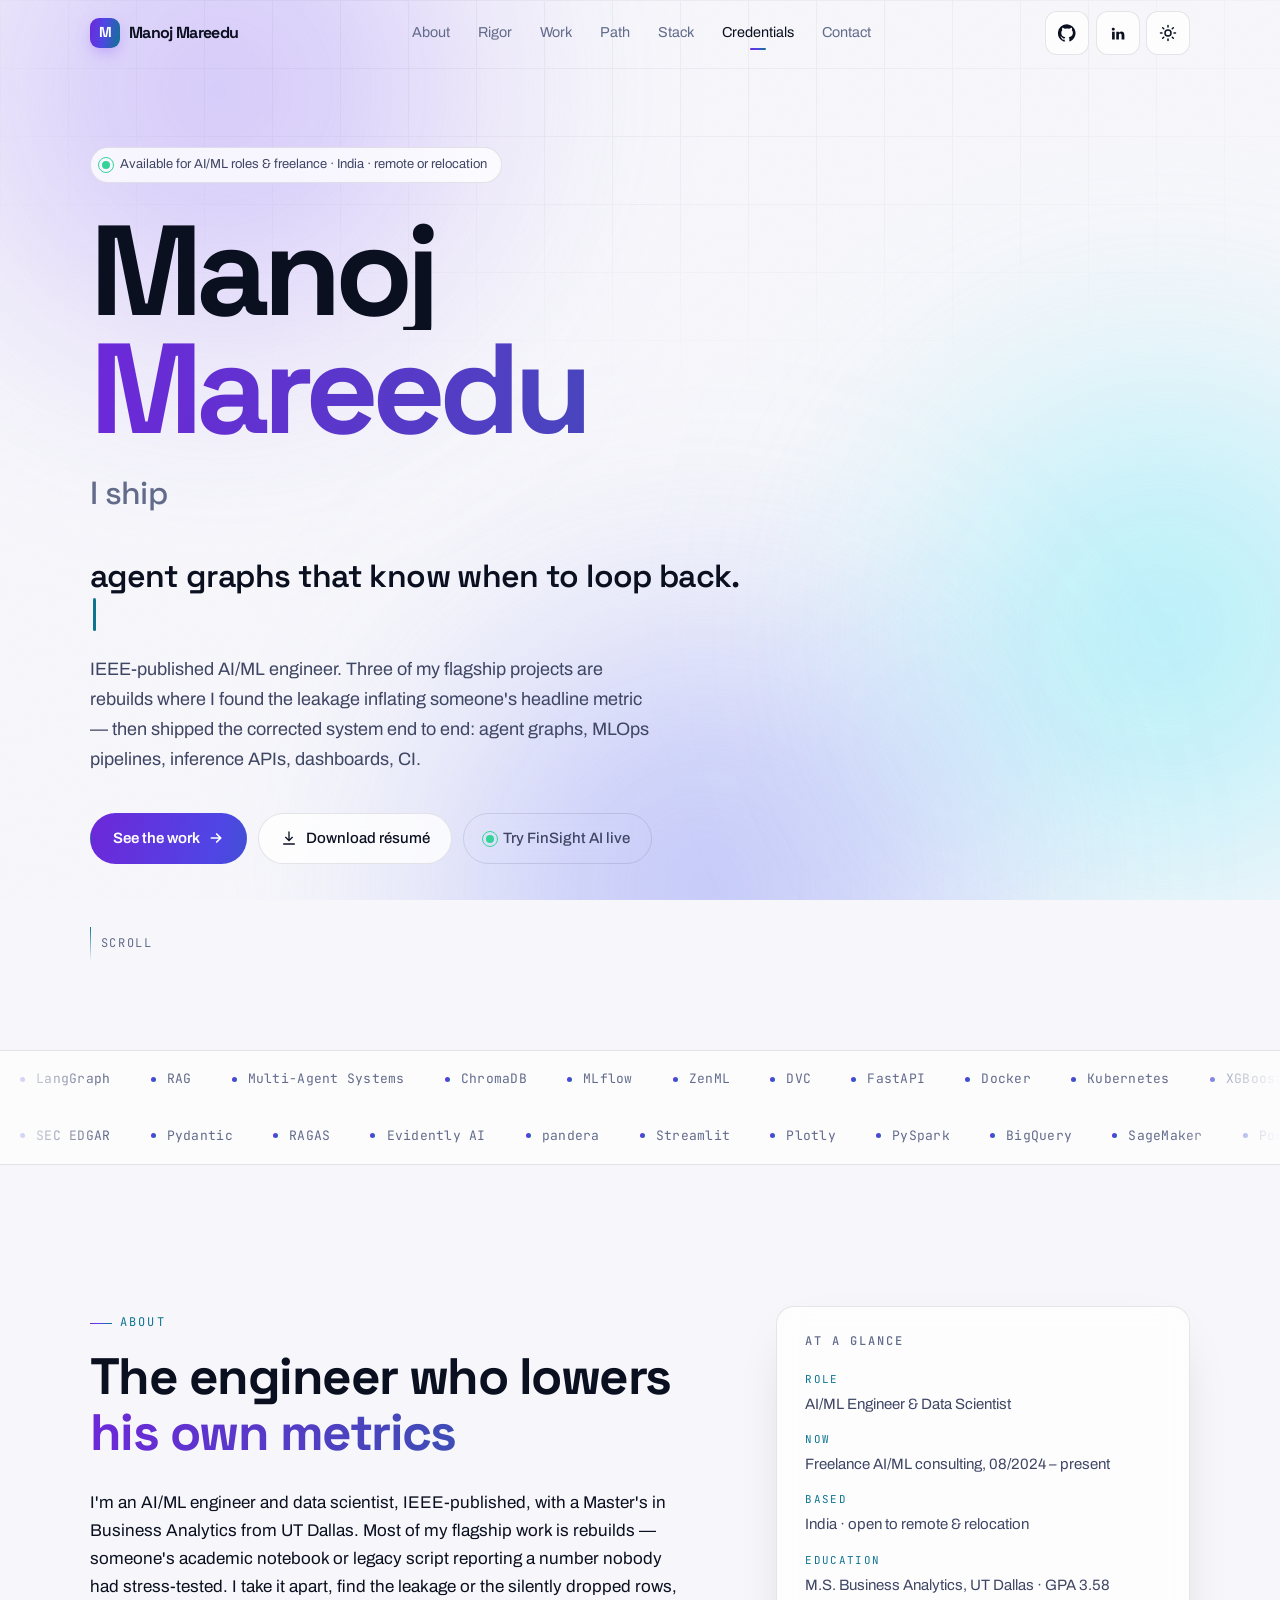
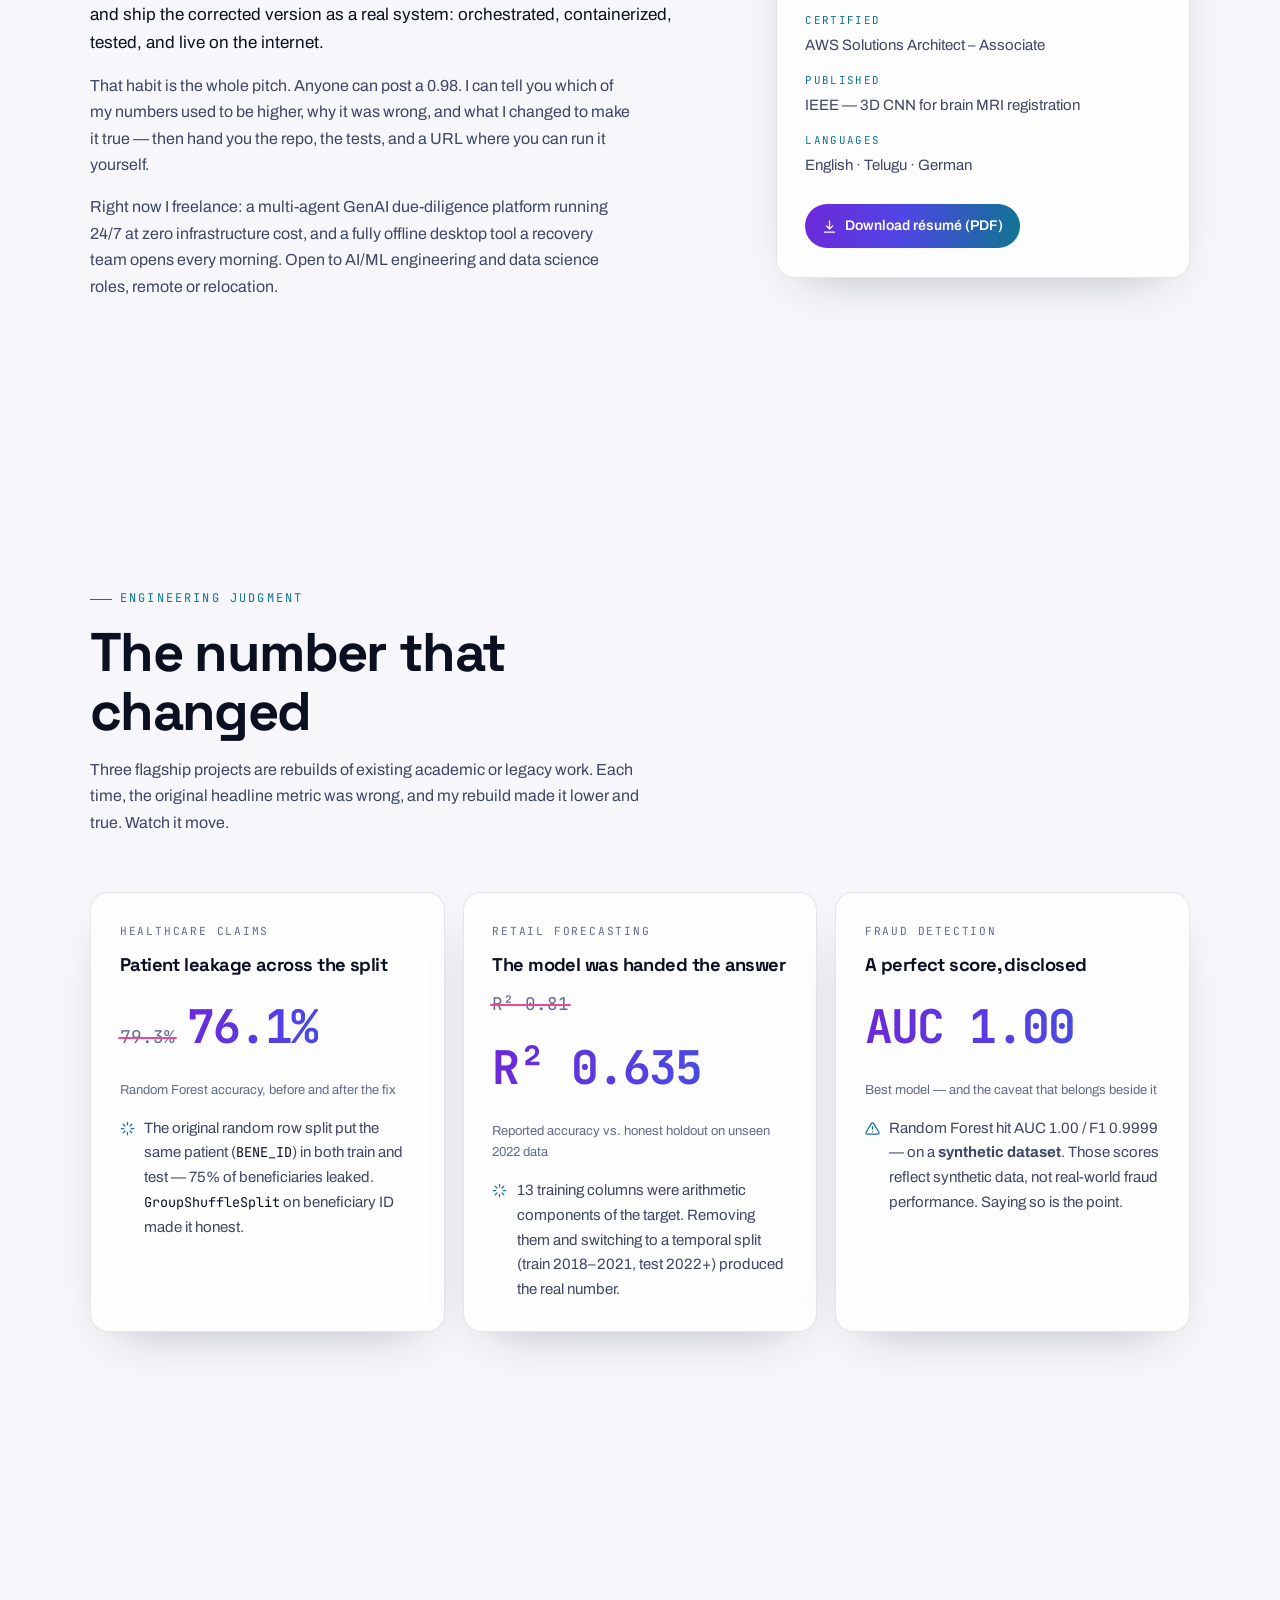
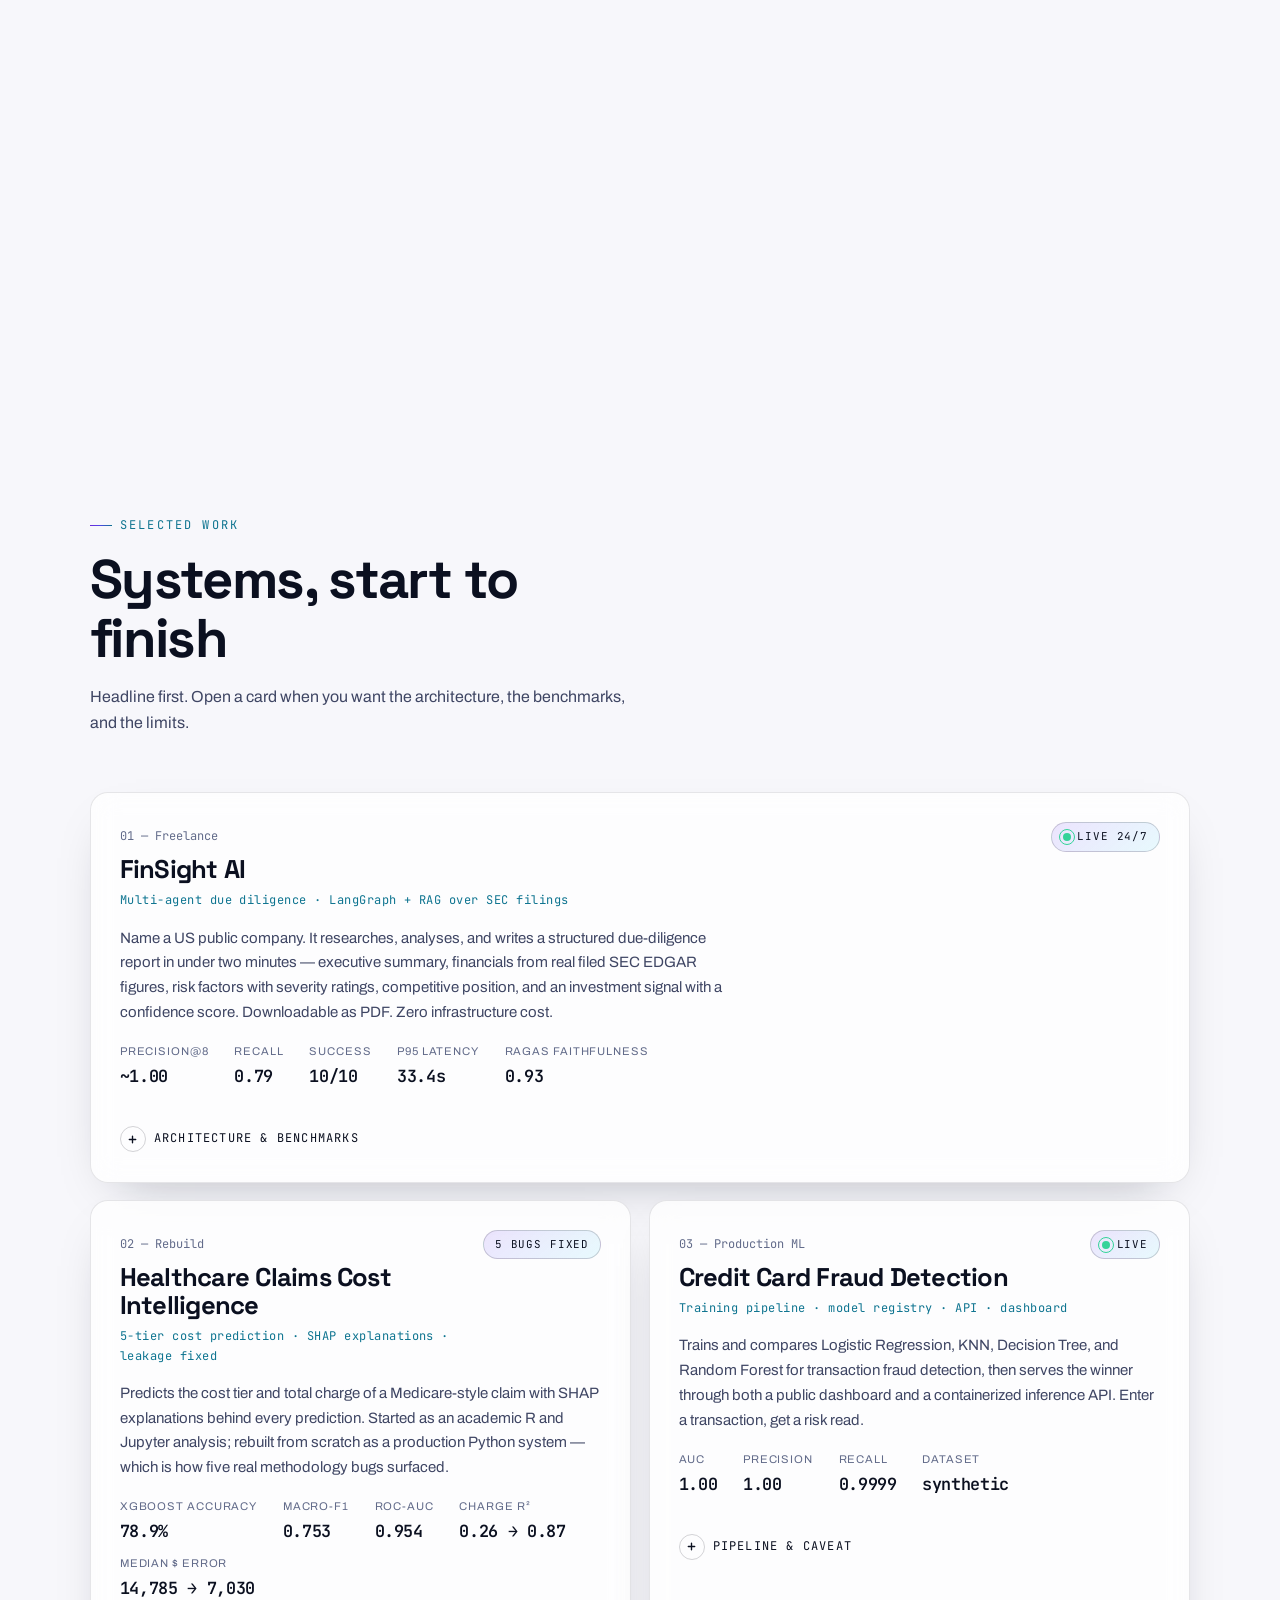
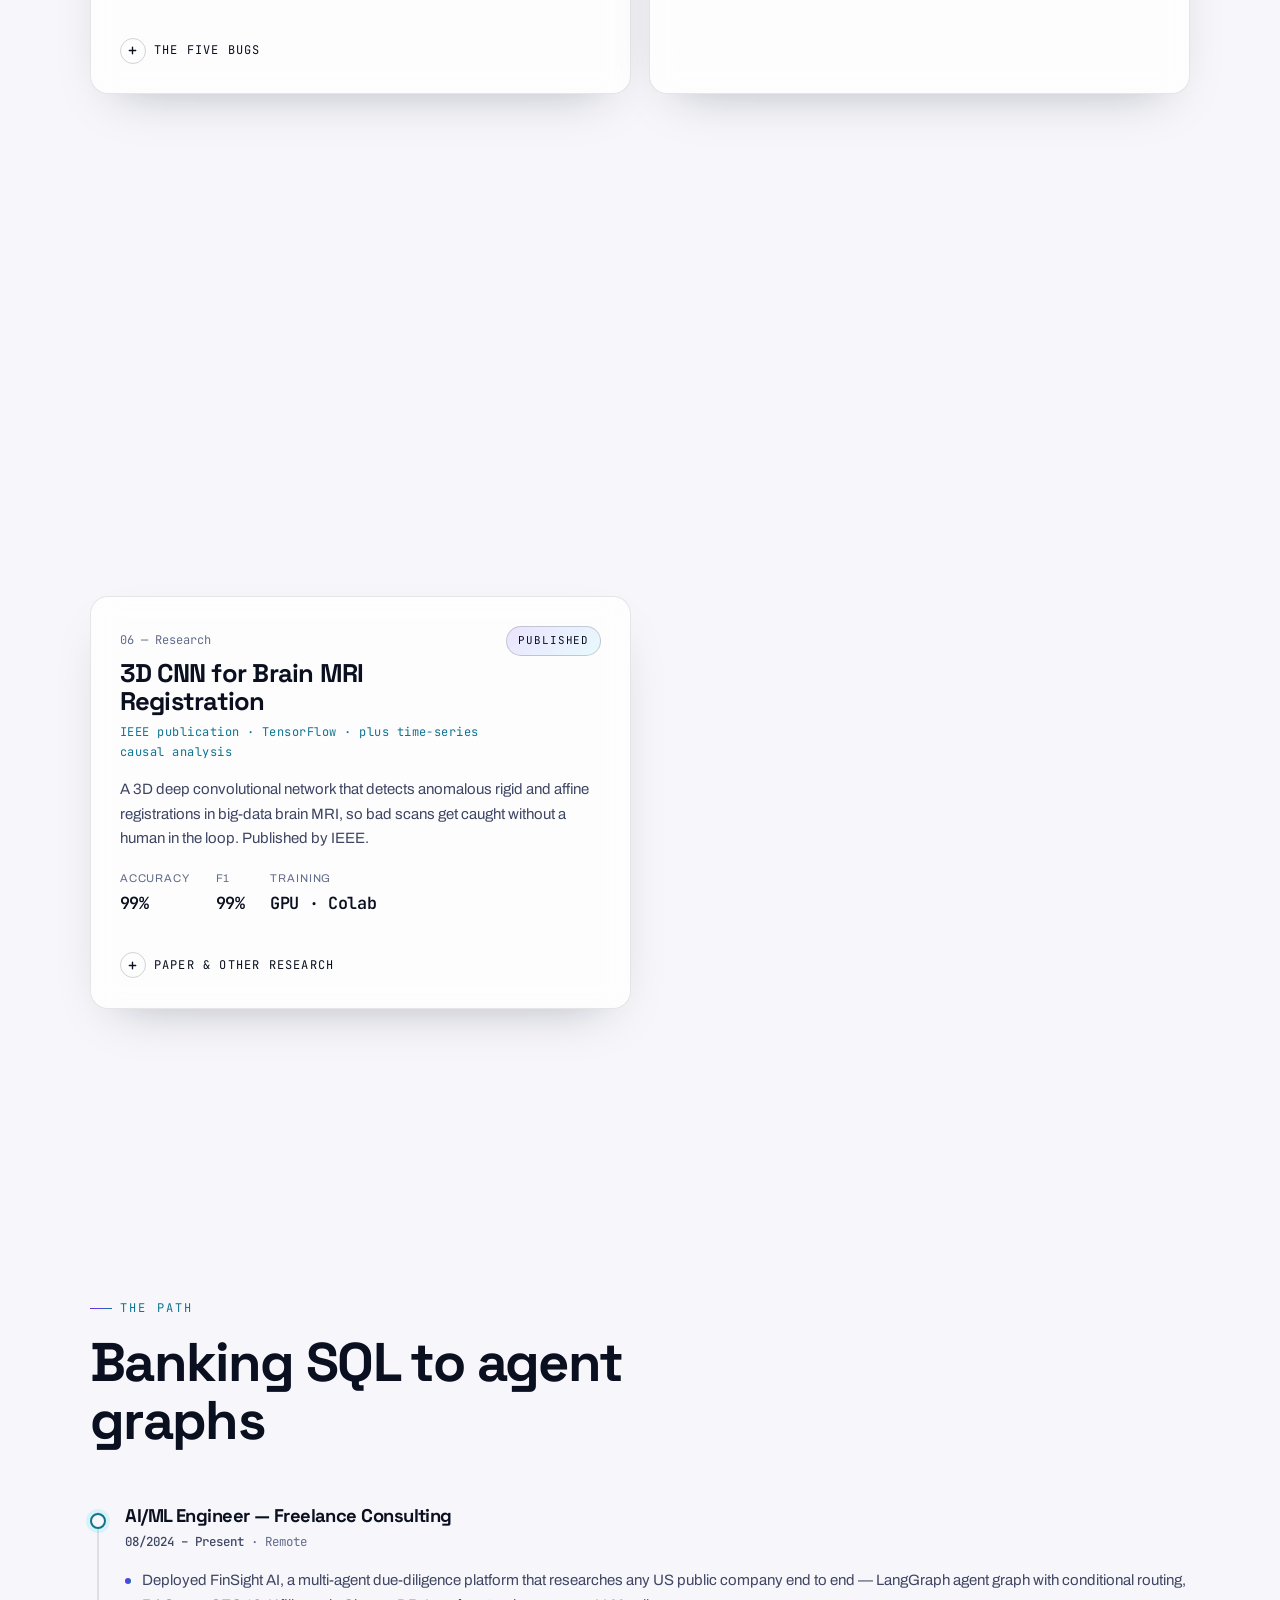
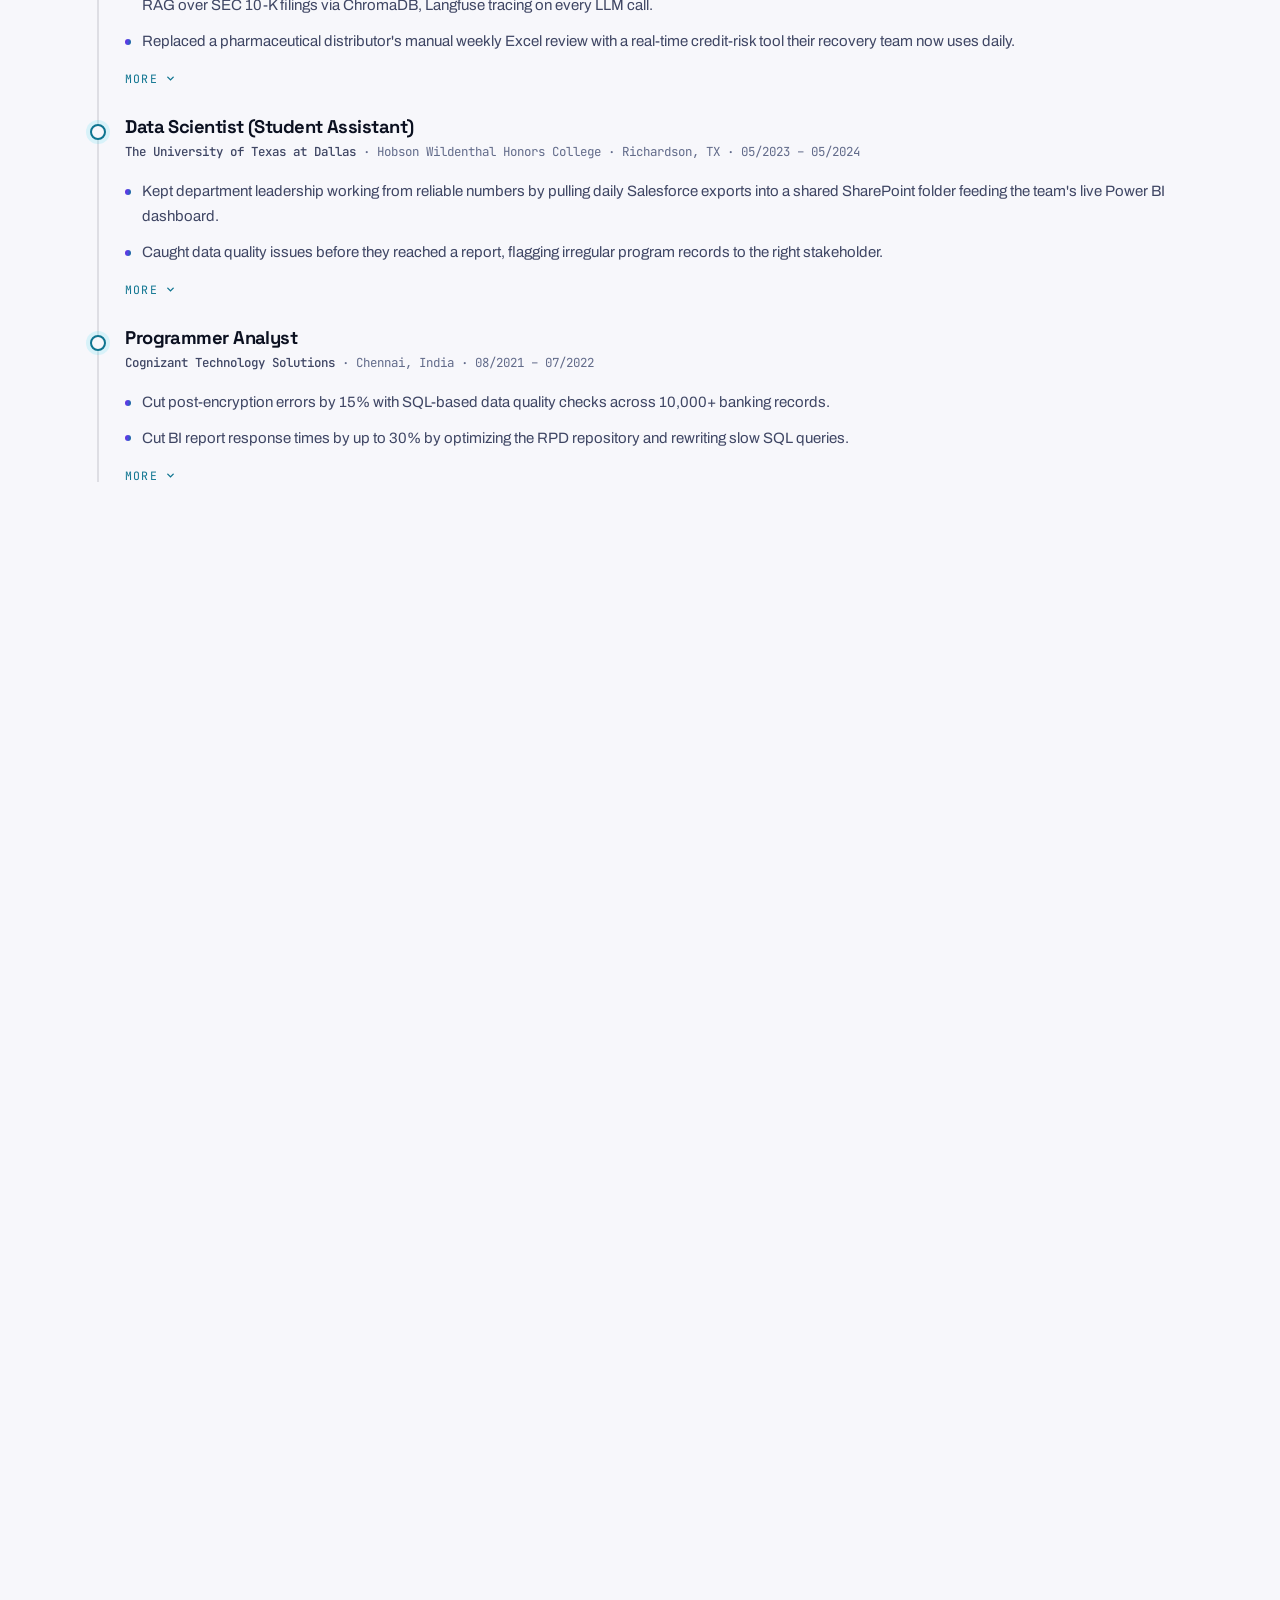
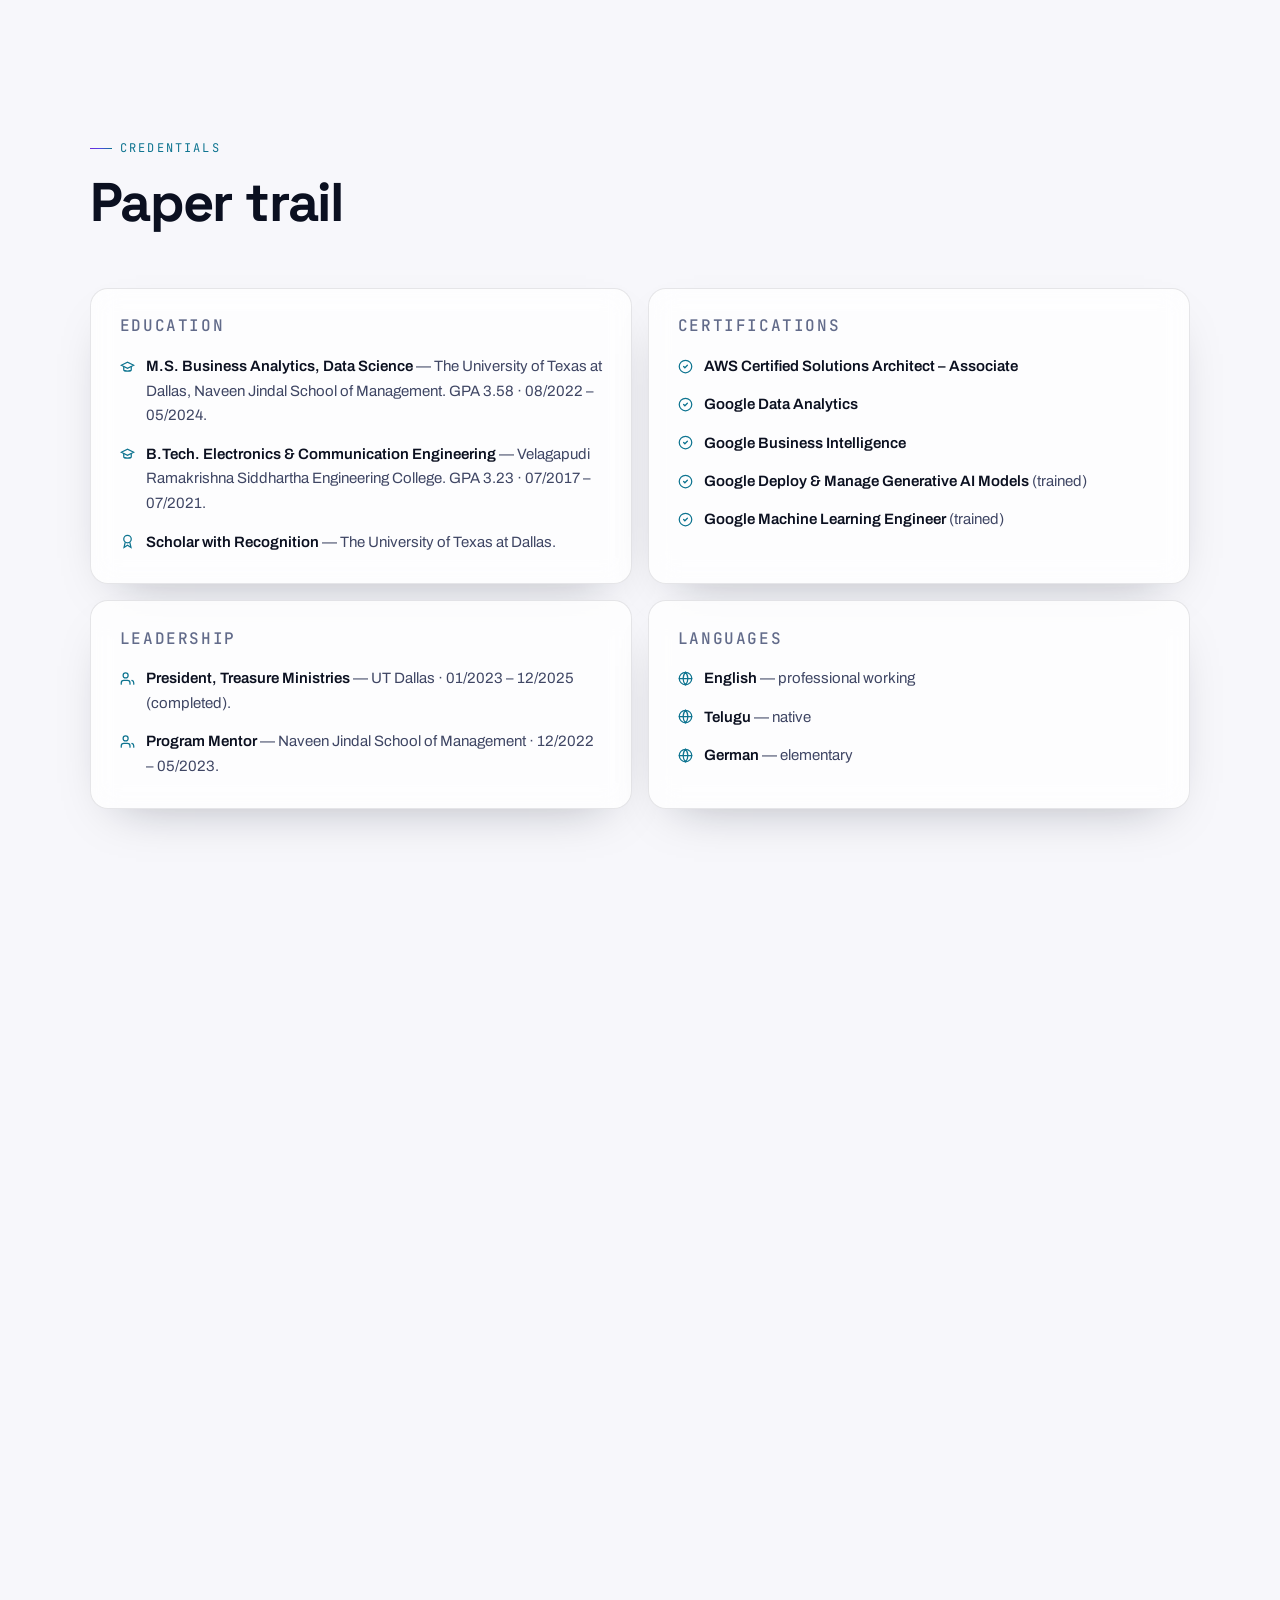
==== commit d72d78e4: "chore: point canonical, social and docs URLs at the renamed repo" ====
--- a/index.html
+++ b/index.html
@@ -7,18 +7,18 @@
 <meta name="description" content="IEEE-published AI/ML engineer. Multi-agent GenAI systems, production MLOps pipelines, and the discipline to report the honest number — FinSight AI, fraud detection, healthcare cost intelligence, demand forecasting.">
 <meta name="author" content="Manoj Mareedu">
 <meta name="theme-color" content="#0b0f1c">
-<link rel="canonical" href="https://manojmareedu.github.io/Portifolio-Website/">
+<link rel="canonical" href="https://manojmareedu.github.io/portfolio/">
 
 <meta property="og:type" content="website">
 <meta property="og:title" content="Manoj Mareedu — AI/ML Engineer &amp; Data Scientist">
 <meta property="og:description" content="Ships production systems, not notebooks. Multi-agent GenAI, MLOps, and the number that survived the fix.">
-<meta property="og:url" content="https://manojmareedu.github.io/Portifolio-Website/">
-<meta property="og:image" content="https://manojmareedu.github.io/Portifolio-Website/og.png">
+<meta property="og:url" content="https://manojmareedu.github.io/portfolio/">
+<meta property="og:image" content="https://manojmareedu.github.io/portfolio/og.png">
 <meta property="og:image:width" content="1200">
 <meta property="og:image:height" content="630">
 <meta property="og:image:alt" content="Manoj Mareedu — AI/ML Engineer and Data Scientist. I ship production systems, not notebooks.">
 <meta name="twitter:card" content="summary_large_image">
-<meta name="twitter:image" content="https://manojmareedu.github.io/Portifolio-Website/og.png">
+<meta name="twitter:image" content="https://manojmareedu.github.io/portfolio/og.png">
 
 <link rel="icon" href="data:image/svg+xml,<svg xmlns='http://www.w3.org/2000/svg' viewBox='0 0 64 64'><defs><linearGradient id='g' x1='0' y1='0' x2='1' y2='1'><stop offset='0' stop-color='%238b5cf6'/><stop offset='1' stop-color='%2322d3ee'/></linearGradient></defs><rect width='64' height='64' rx='16' fill='url(%23g)'/><text x='32' y='45' text-anchor='middle' font-family='Verdana,sans-serif' font-size='34' font-weight='bold' fill='%23fff'>M</text></svg>">
 
@@ -851,7 +851,7 @@
   "name": "Manoj Mareedu",
   "jobTitle": "AI/ML Engineer & Data Scientist",
   "email": "mailto:manoj.mareedu.pro@gmail.com",
-  "url": "https://manojmareedu.github.io/Portifolio-Website/",
+  "url": "https://manojmareedu.github.io/portfolio/",
   "sameAs": [
     "https://github.com/ManojMareedu",
     "https://linkedin.com/in/manojmareedu",
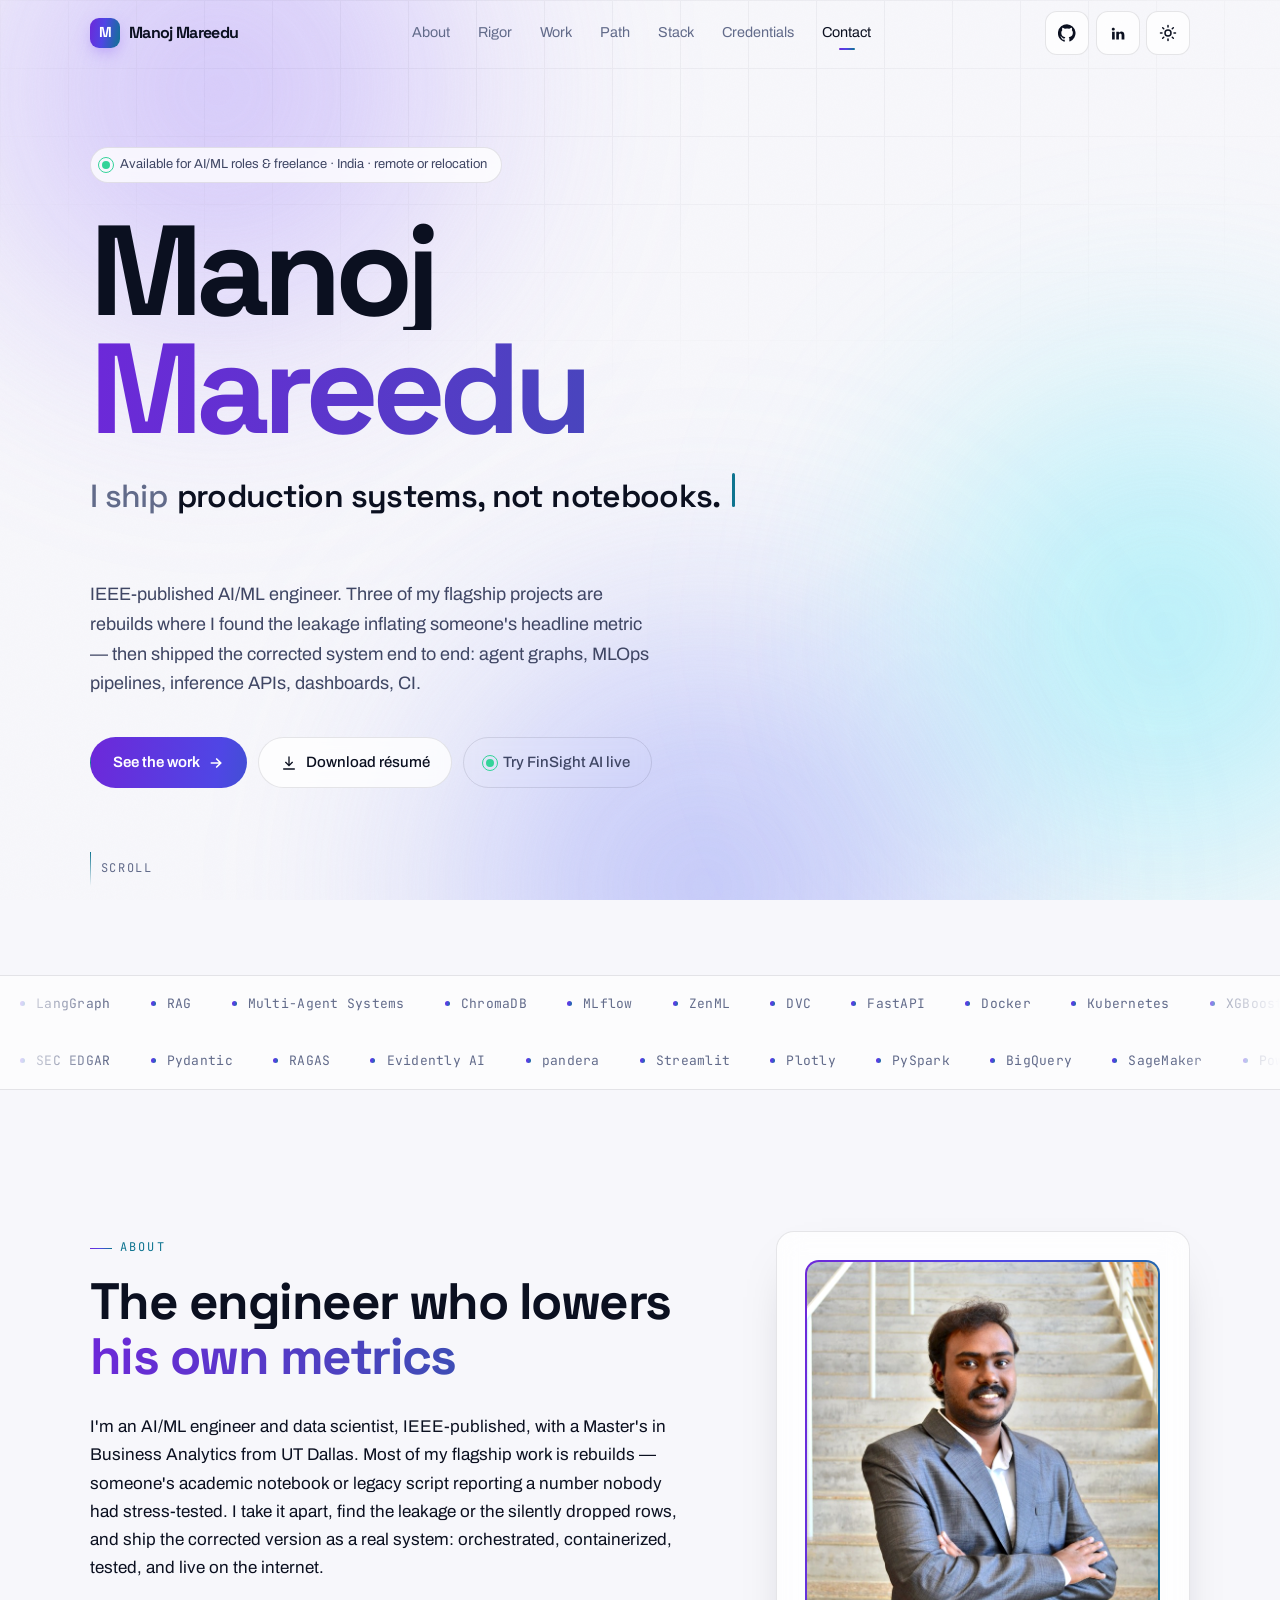
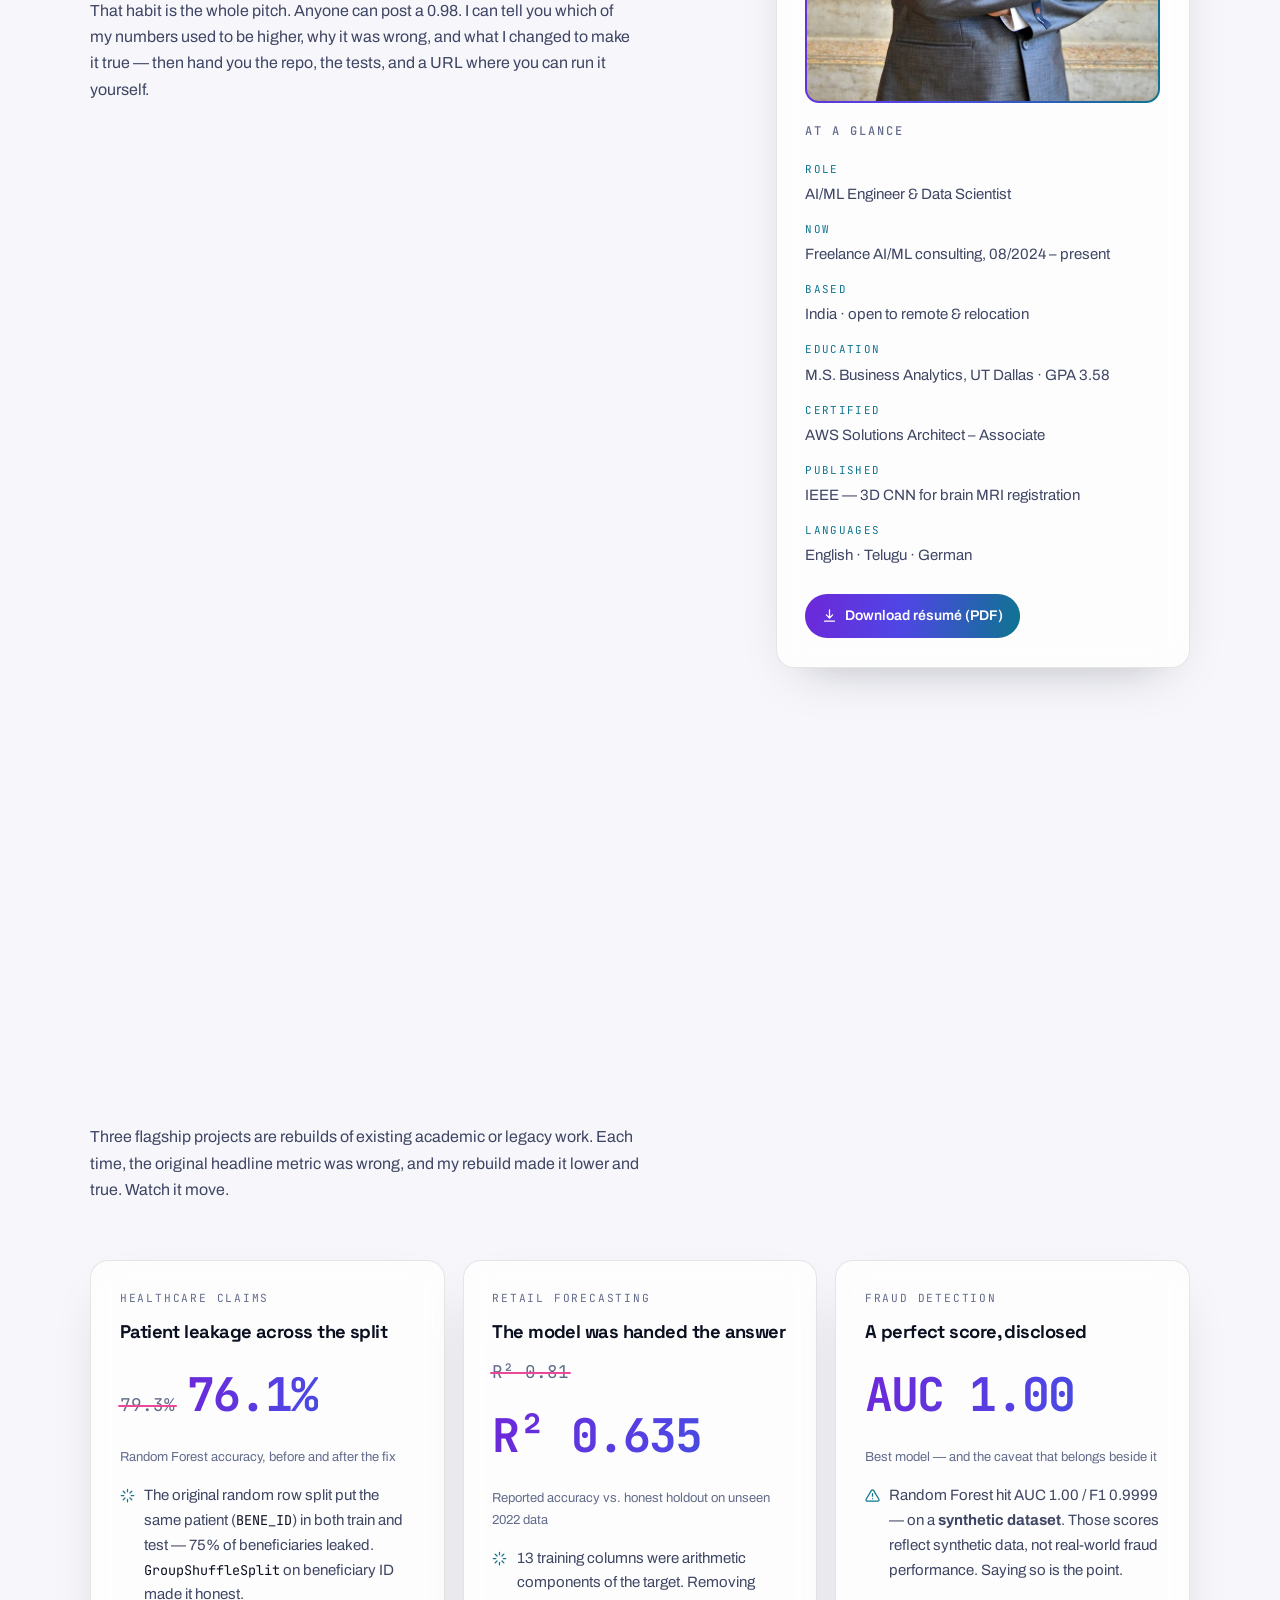
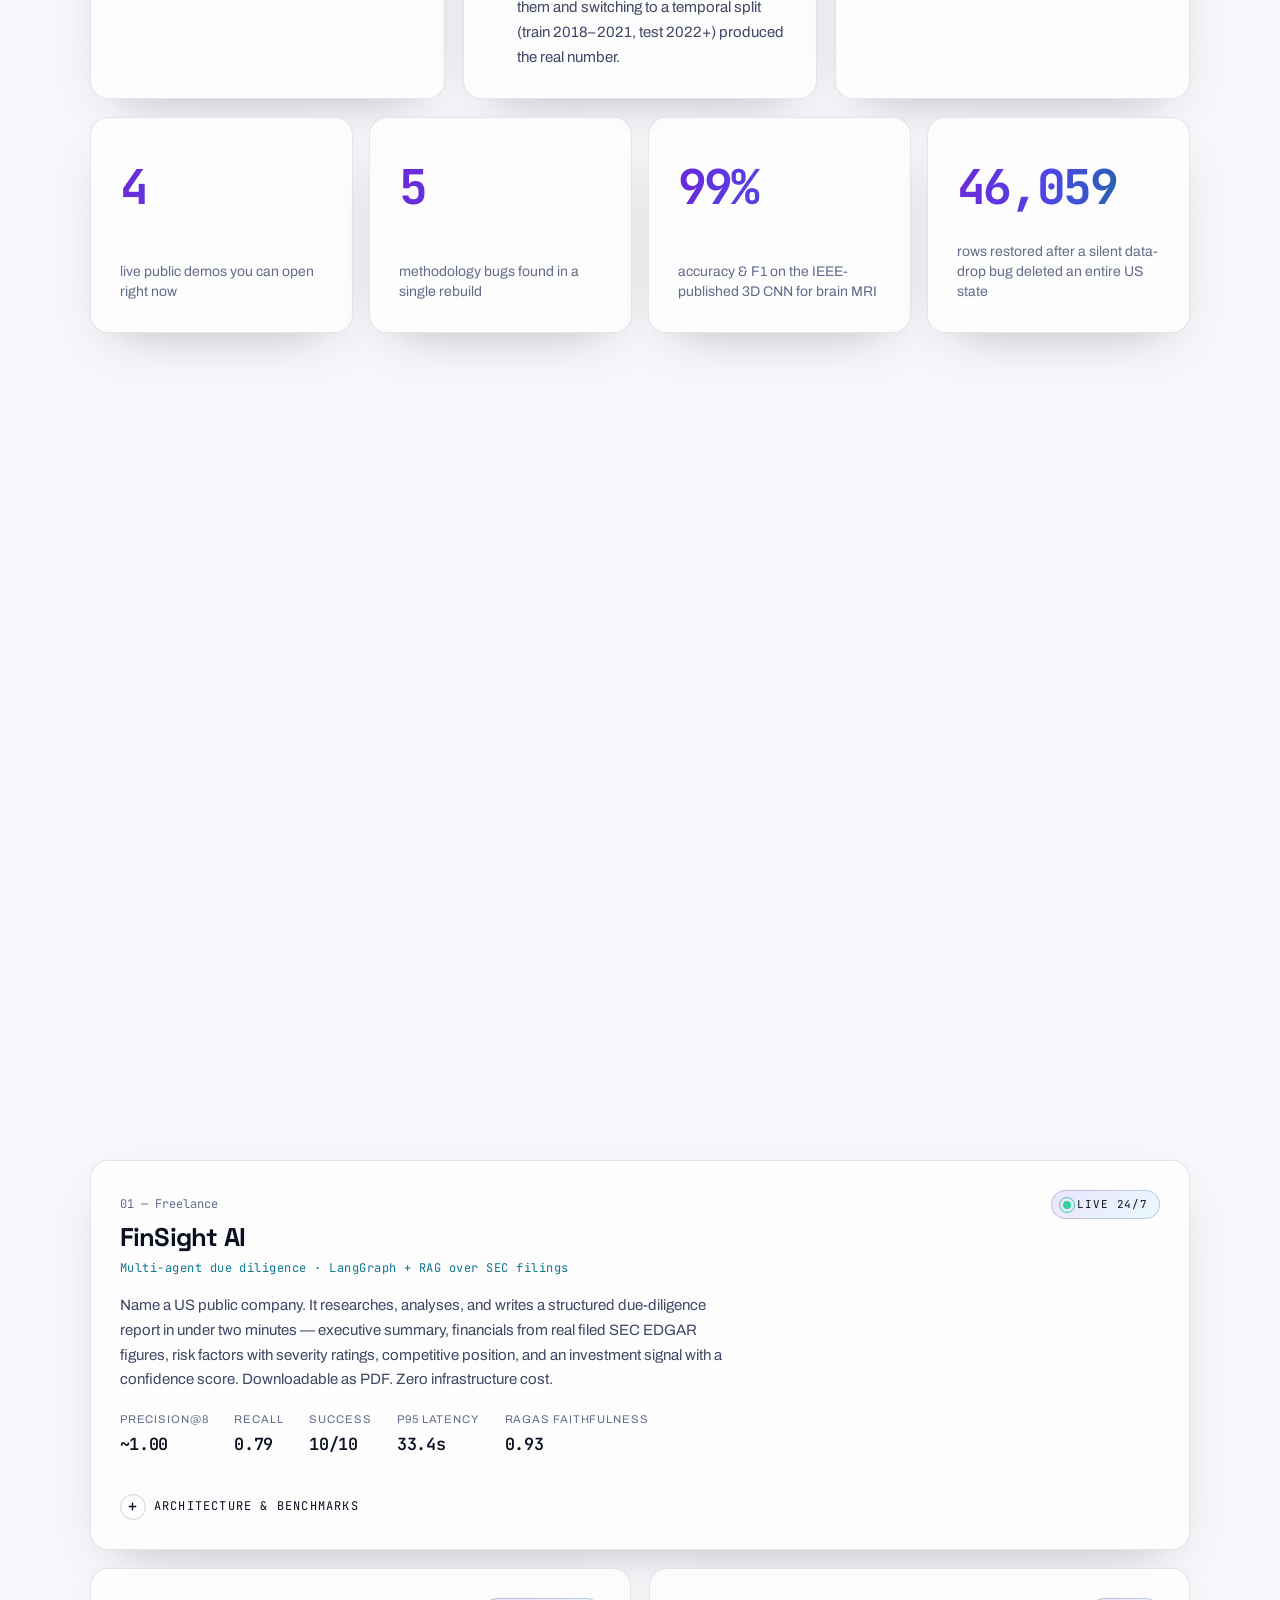
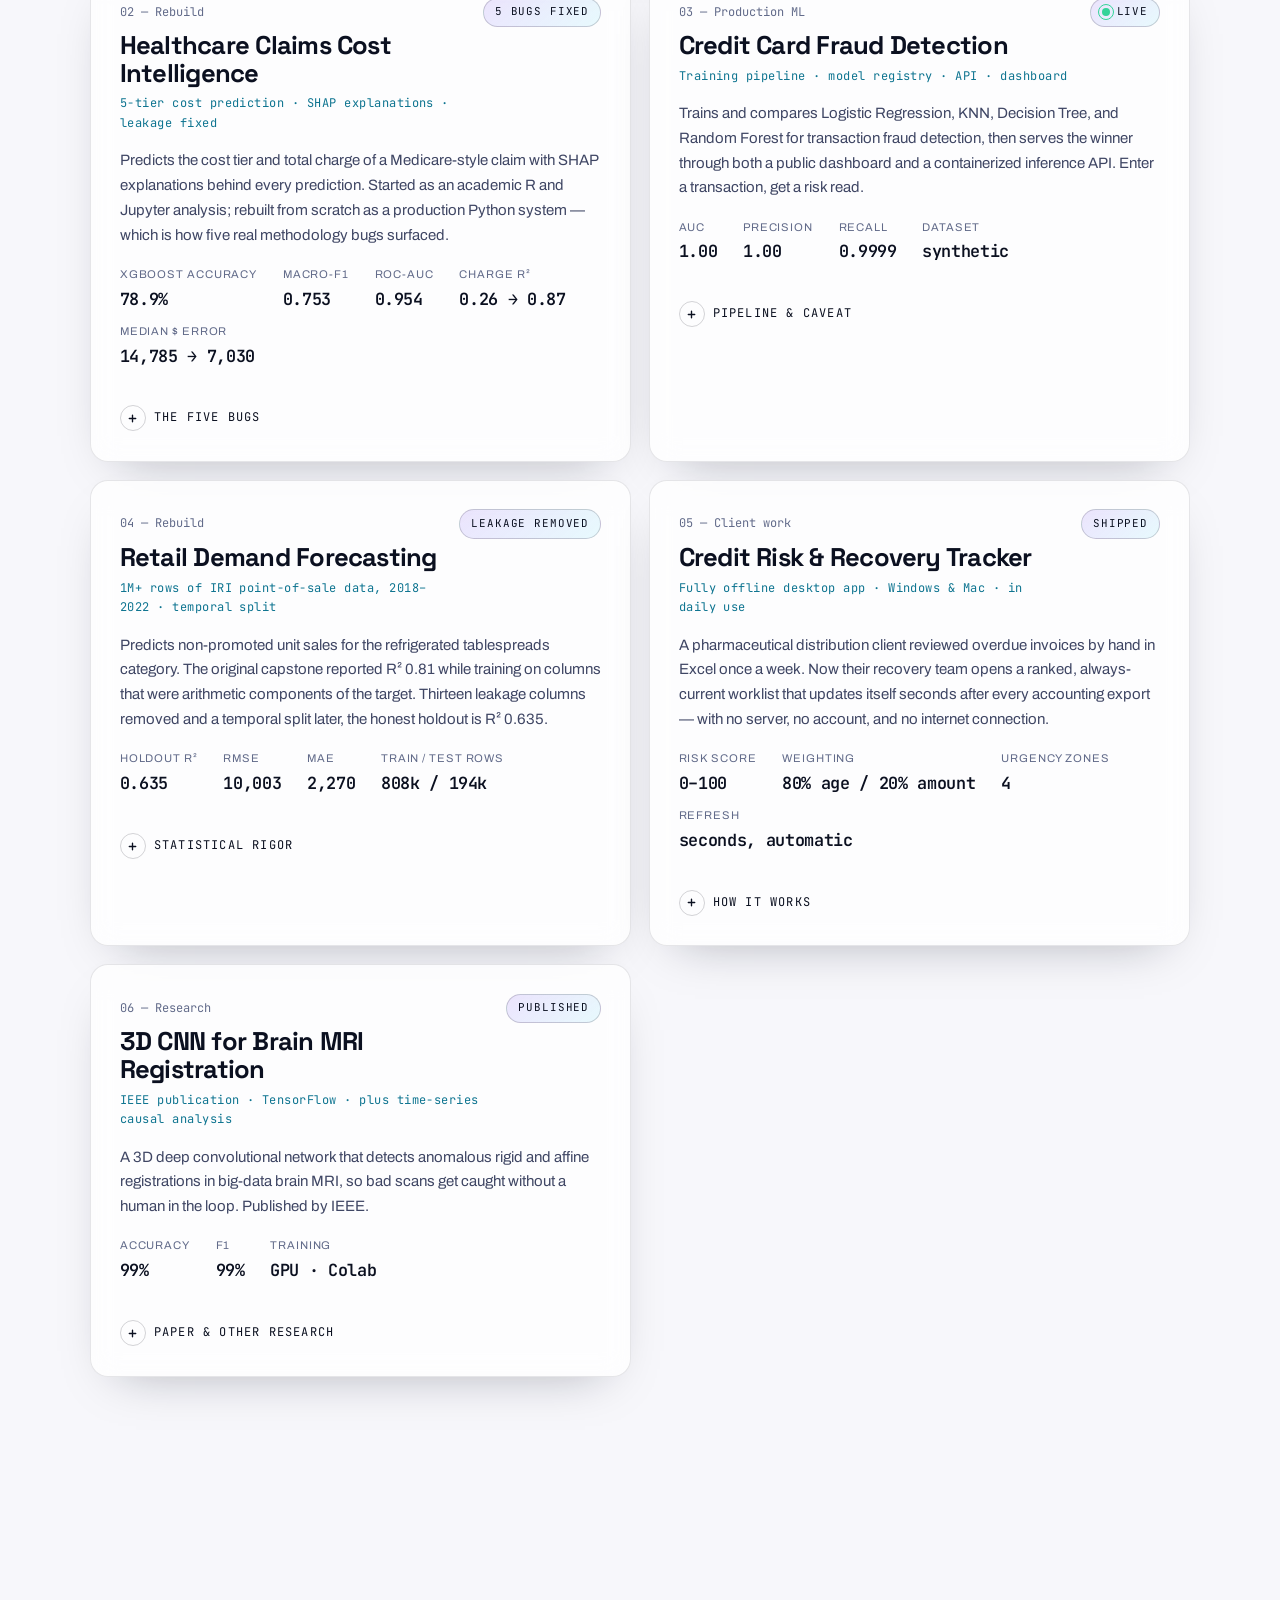
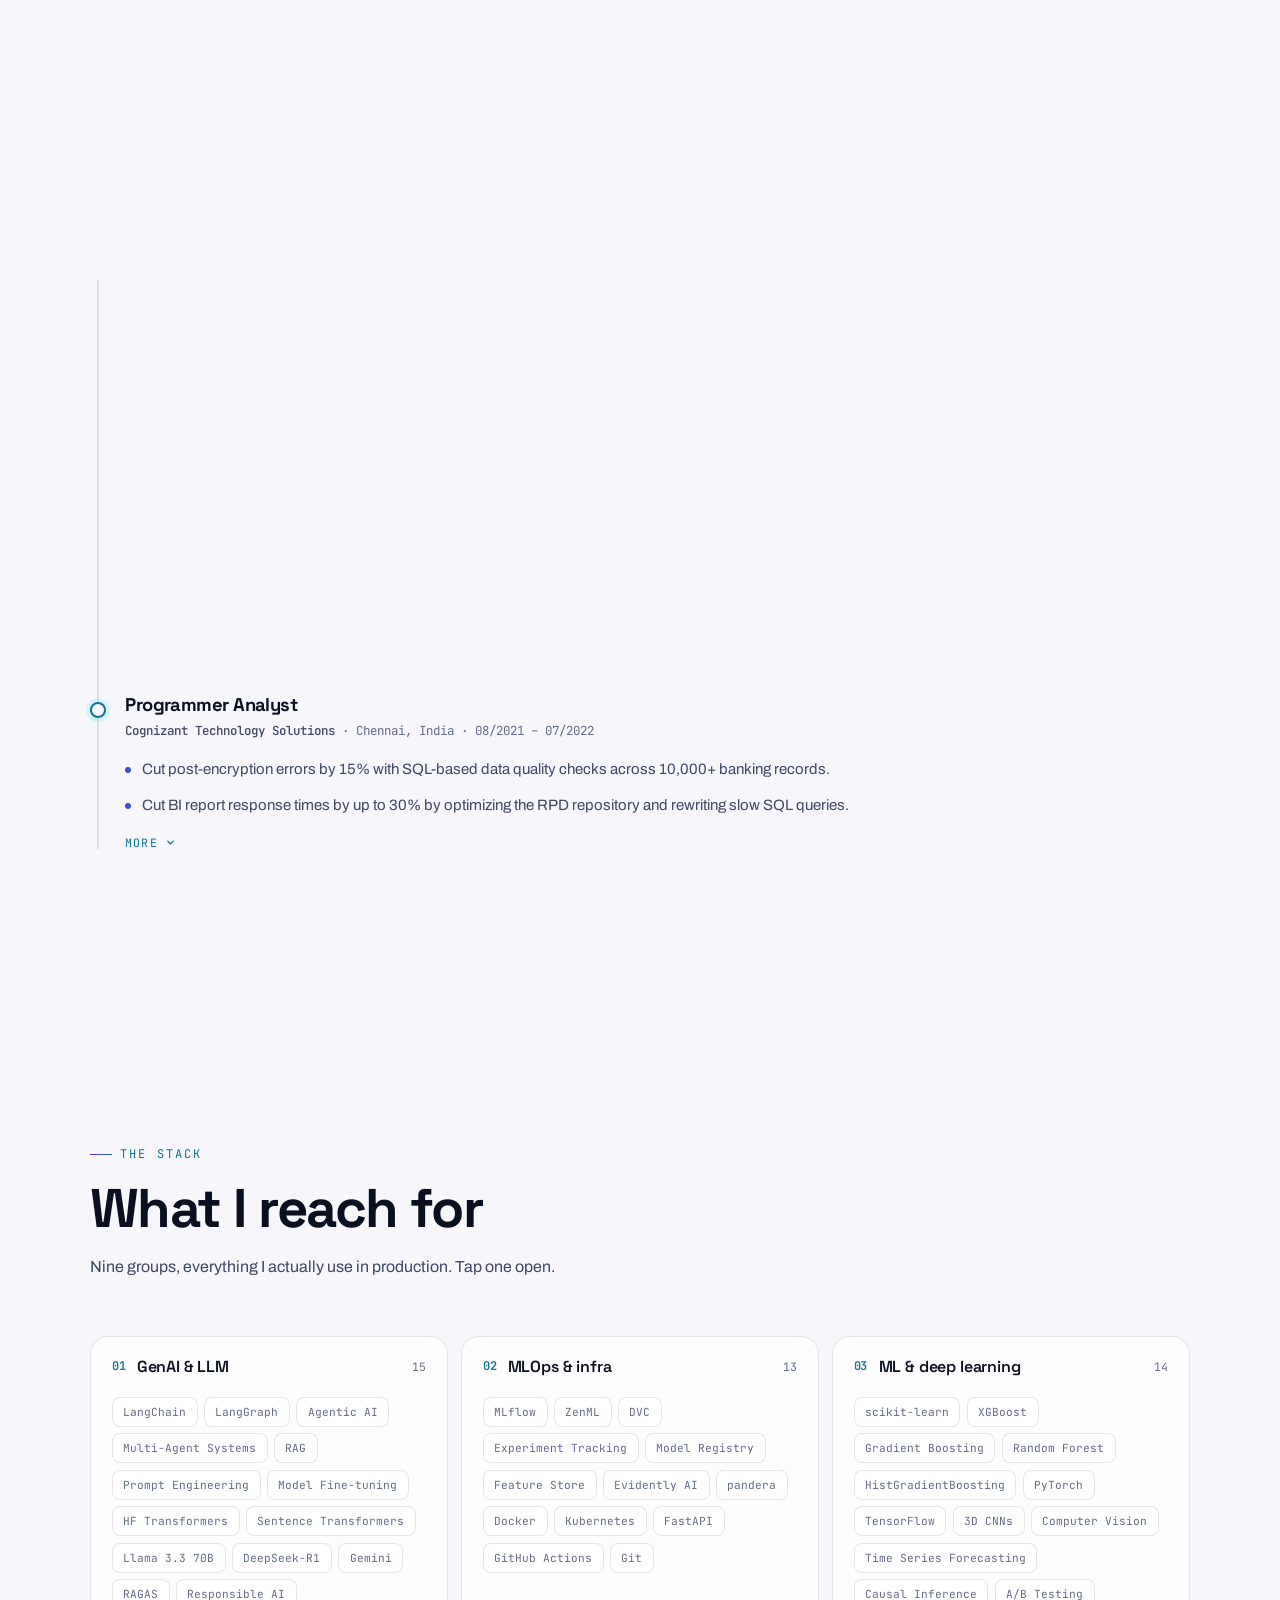
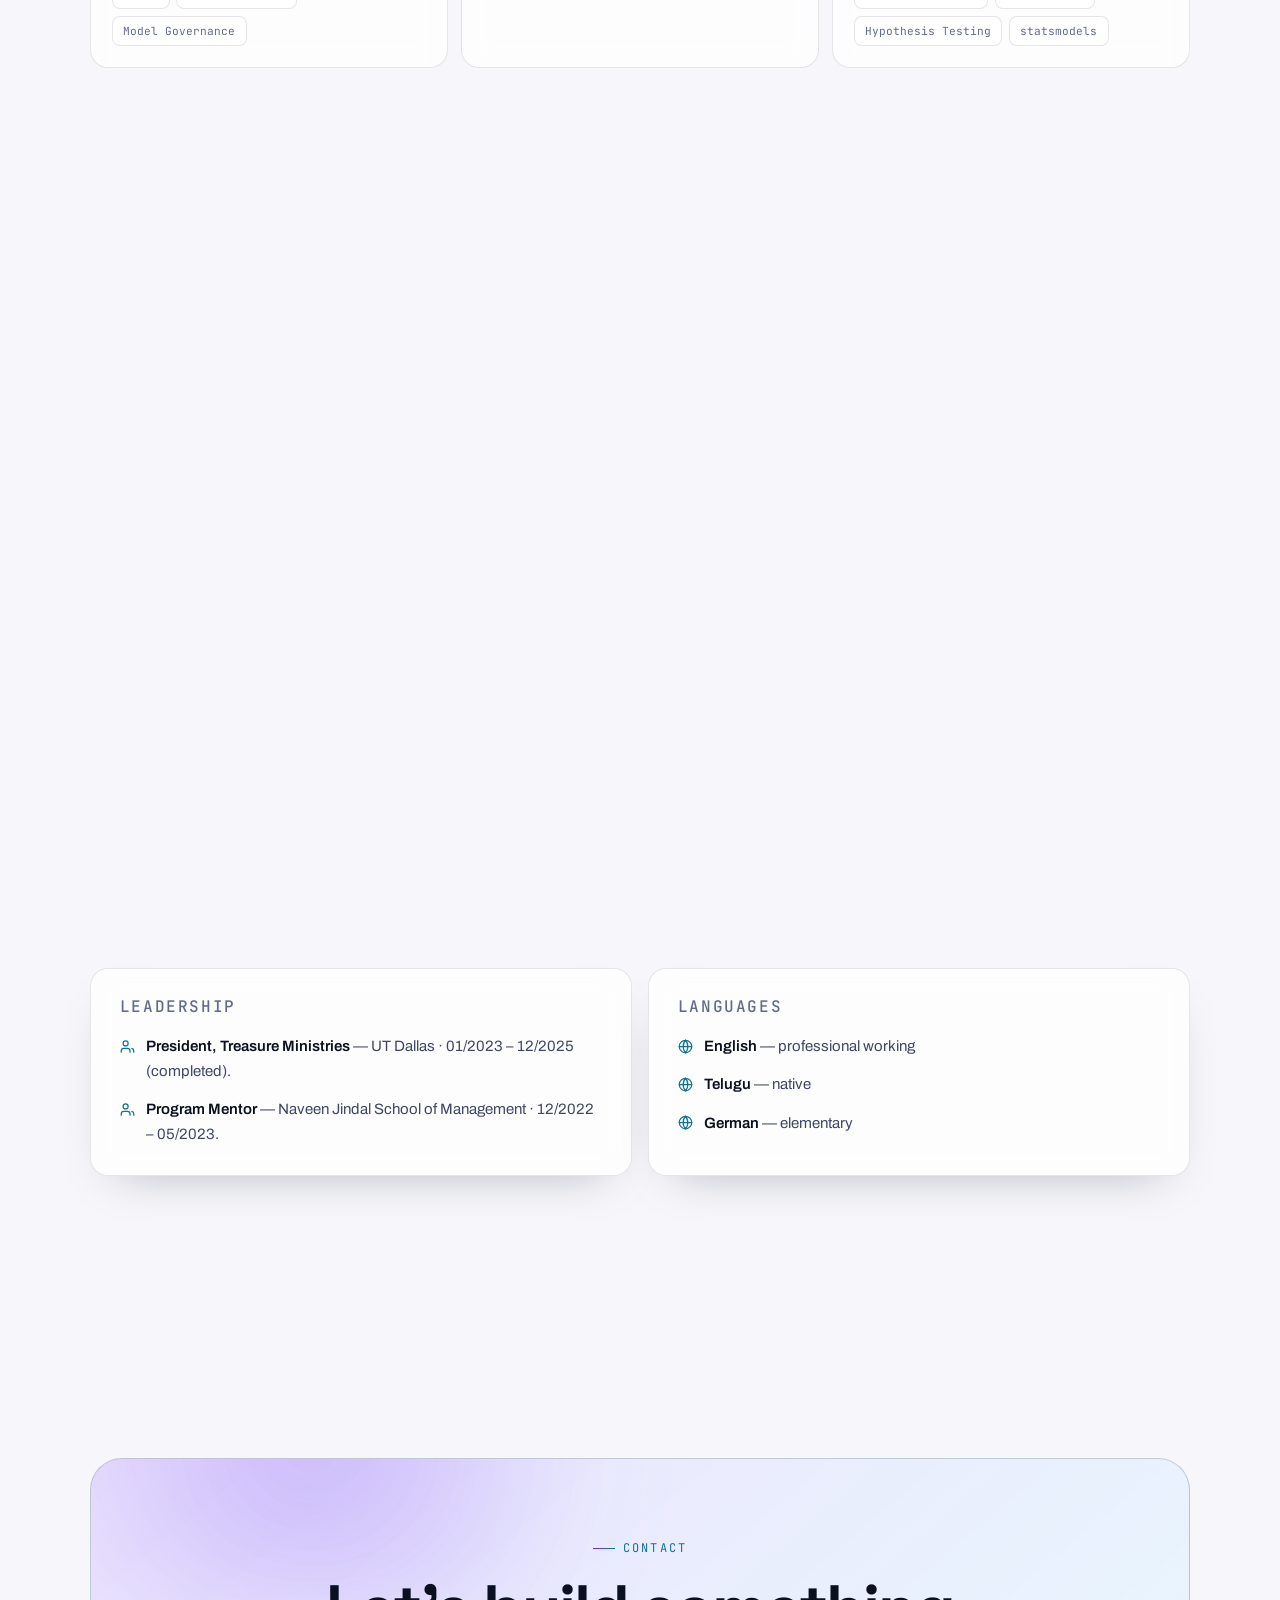
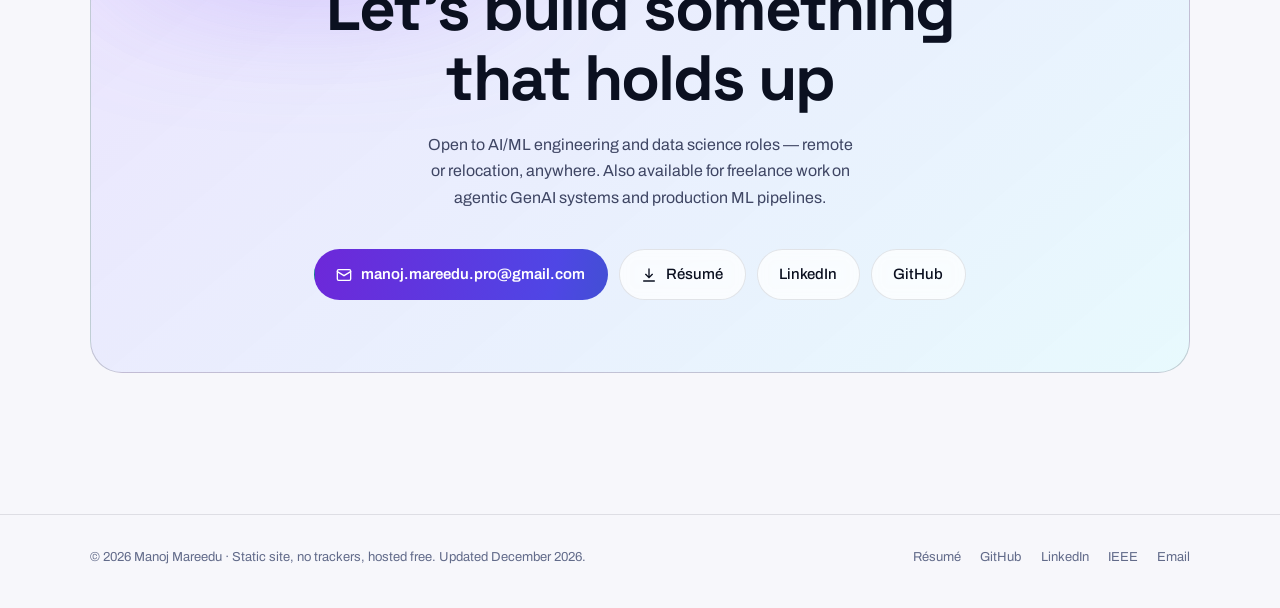
==== commit b754e7dc: "feat: add headshot to the about card and social preview Compressed to 720x900 (1.5 MB -> 156 KB), la" ====
--- a/index.html
+++ b/index.html
@@ -172,6 +172,10 @@
     </div>
 
     <aside class="card about-facts reveal" data-tilt style="--i:2">
+      <figure class="portrait">
+        <img src="headshot.jpg" width="720" height="900" loading="lazy" decoding="async"
+             alt="Manoj Mareedu, AI/ML engineer and data scientist">
+      </figure>
       <h3>At a glance</h3>
       <dl>
         <div><dt>Role</dt><dd>AI/ML Engineer &amp; Data Scientist</dd></div>
--- a/styles.css
+++ b/styles.css
@@ -289,6 +289,19 @@
 .about-copy p { max-width: 60ch; color: var(--fg-dim); }
 .about-copy p + p { margin-top: 1rem; }
 .about-copy p:first-of-type { color: var(--fg); font-size: 1.0625rem; }
+
+.portrait {
+  position: relative; margin: 0 0 1.4rem;
+  border-radius: calc(var(--radius) - 4px);
+  padding: 2px;
+  background: var(--grad);
+}
+.portrait img {
+  display: block; width: 100%; height: auto;
+  aspect-ratio: 4 / 5; object-fit: cover; object-position: 50% 18%;
+  border-radius: calc(var(--radius) - 6px);
+  filter: saturate(1.02) contrast(1.02);
+}
 
 .about-facts h3 { font-family: var(--mono); font-size: 0.75rem; font-weight: 500; letter-spacing: 0.16em; text-transform: uppercase; color: var(--fg-mute); }
 .about-facts dl { display: grid; gap: 0.9rem; margin: 1.4rem 0 1.6rem; }
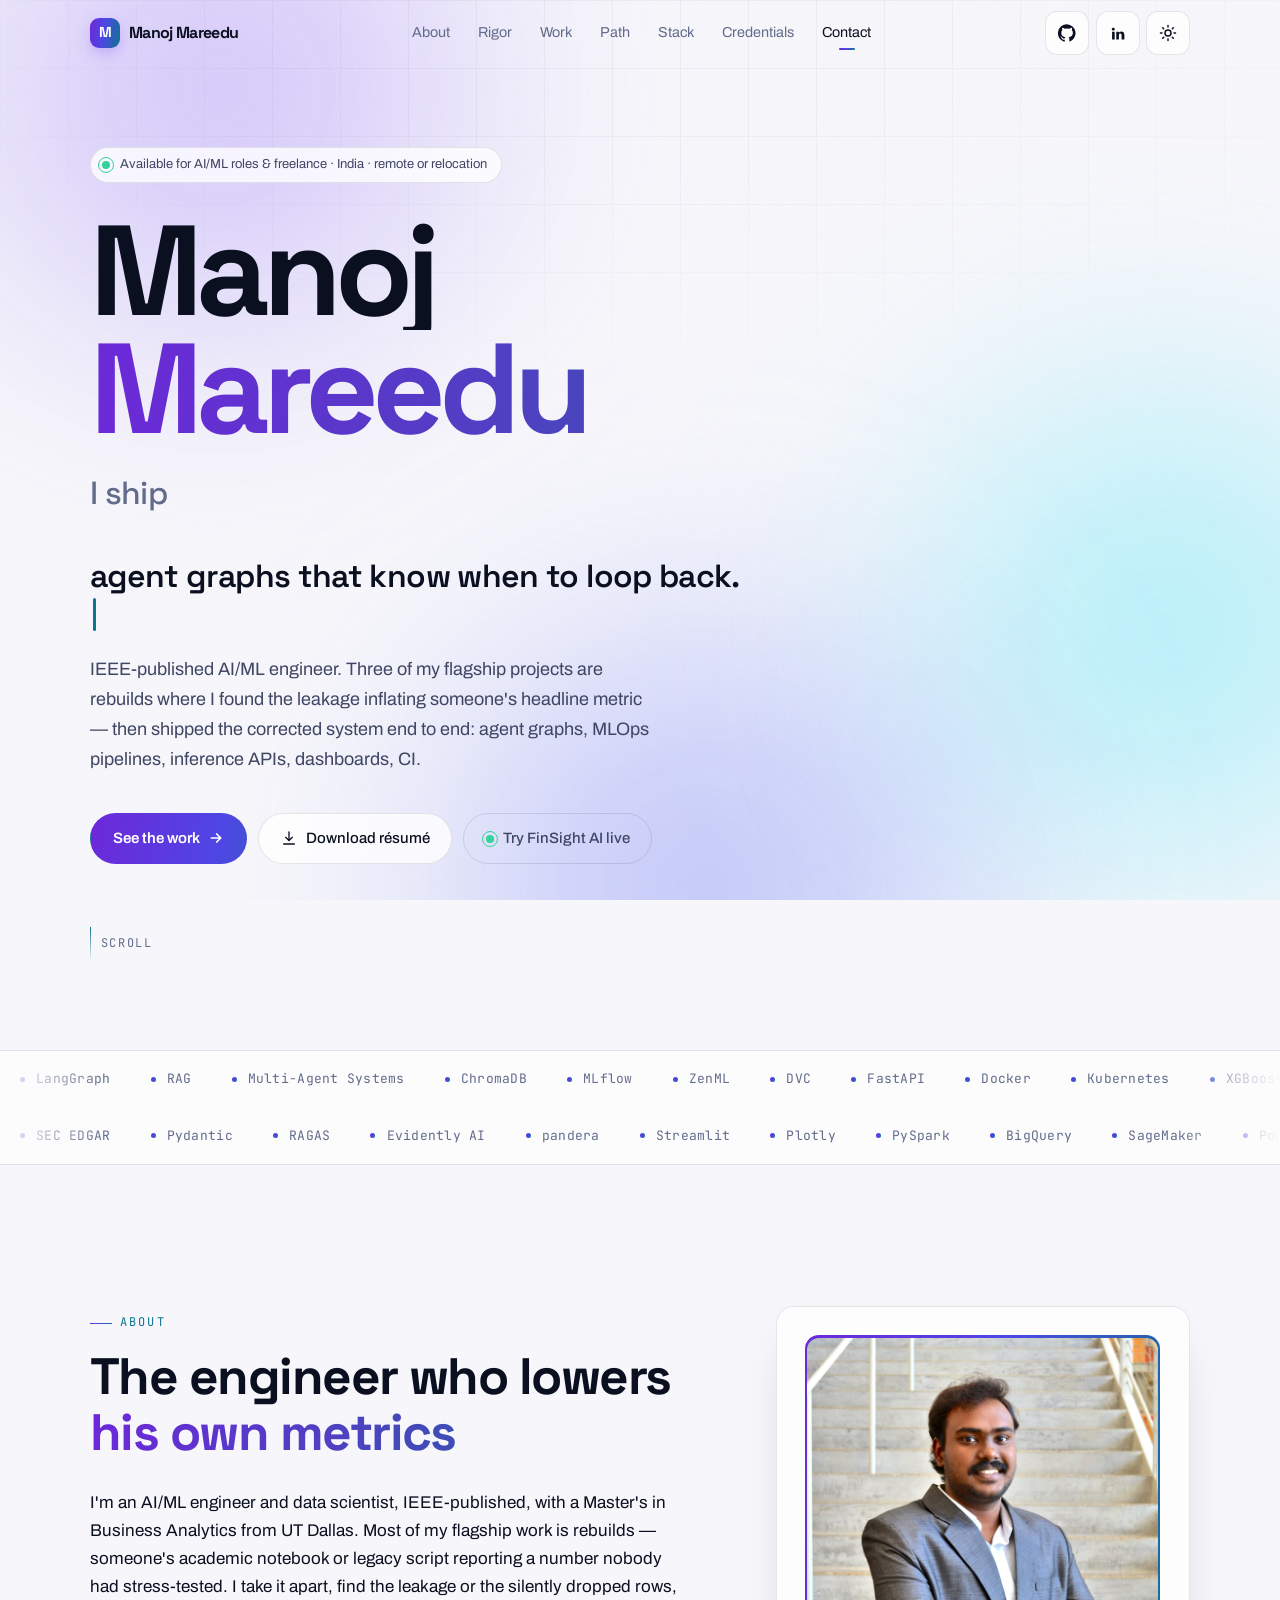
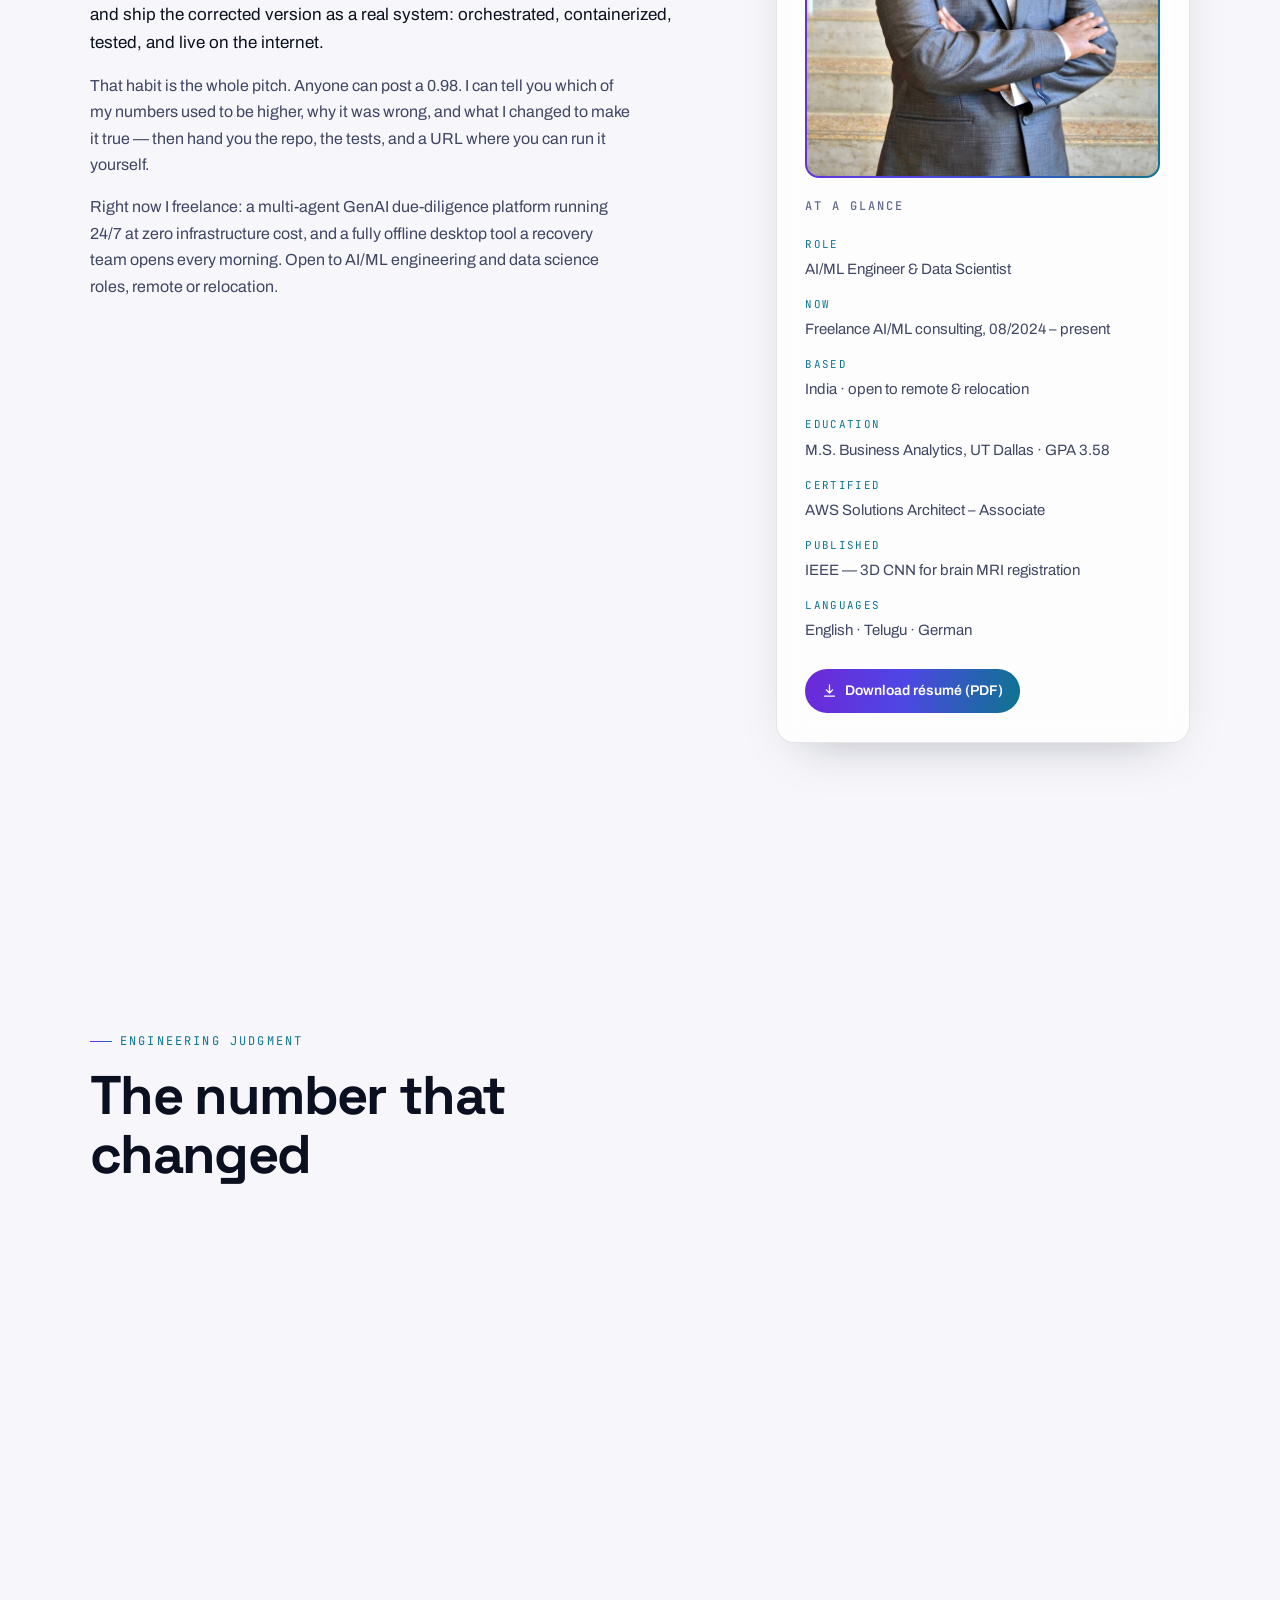
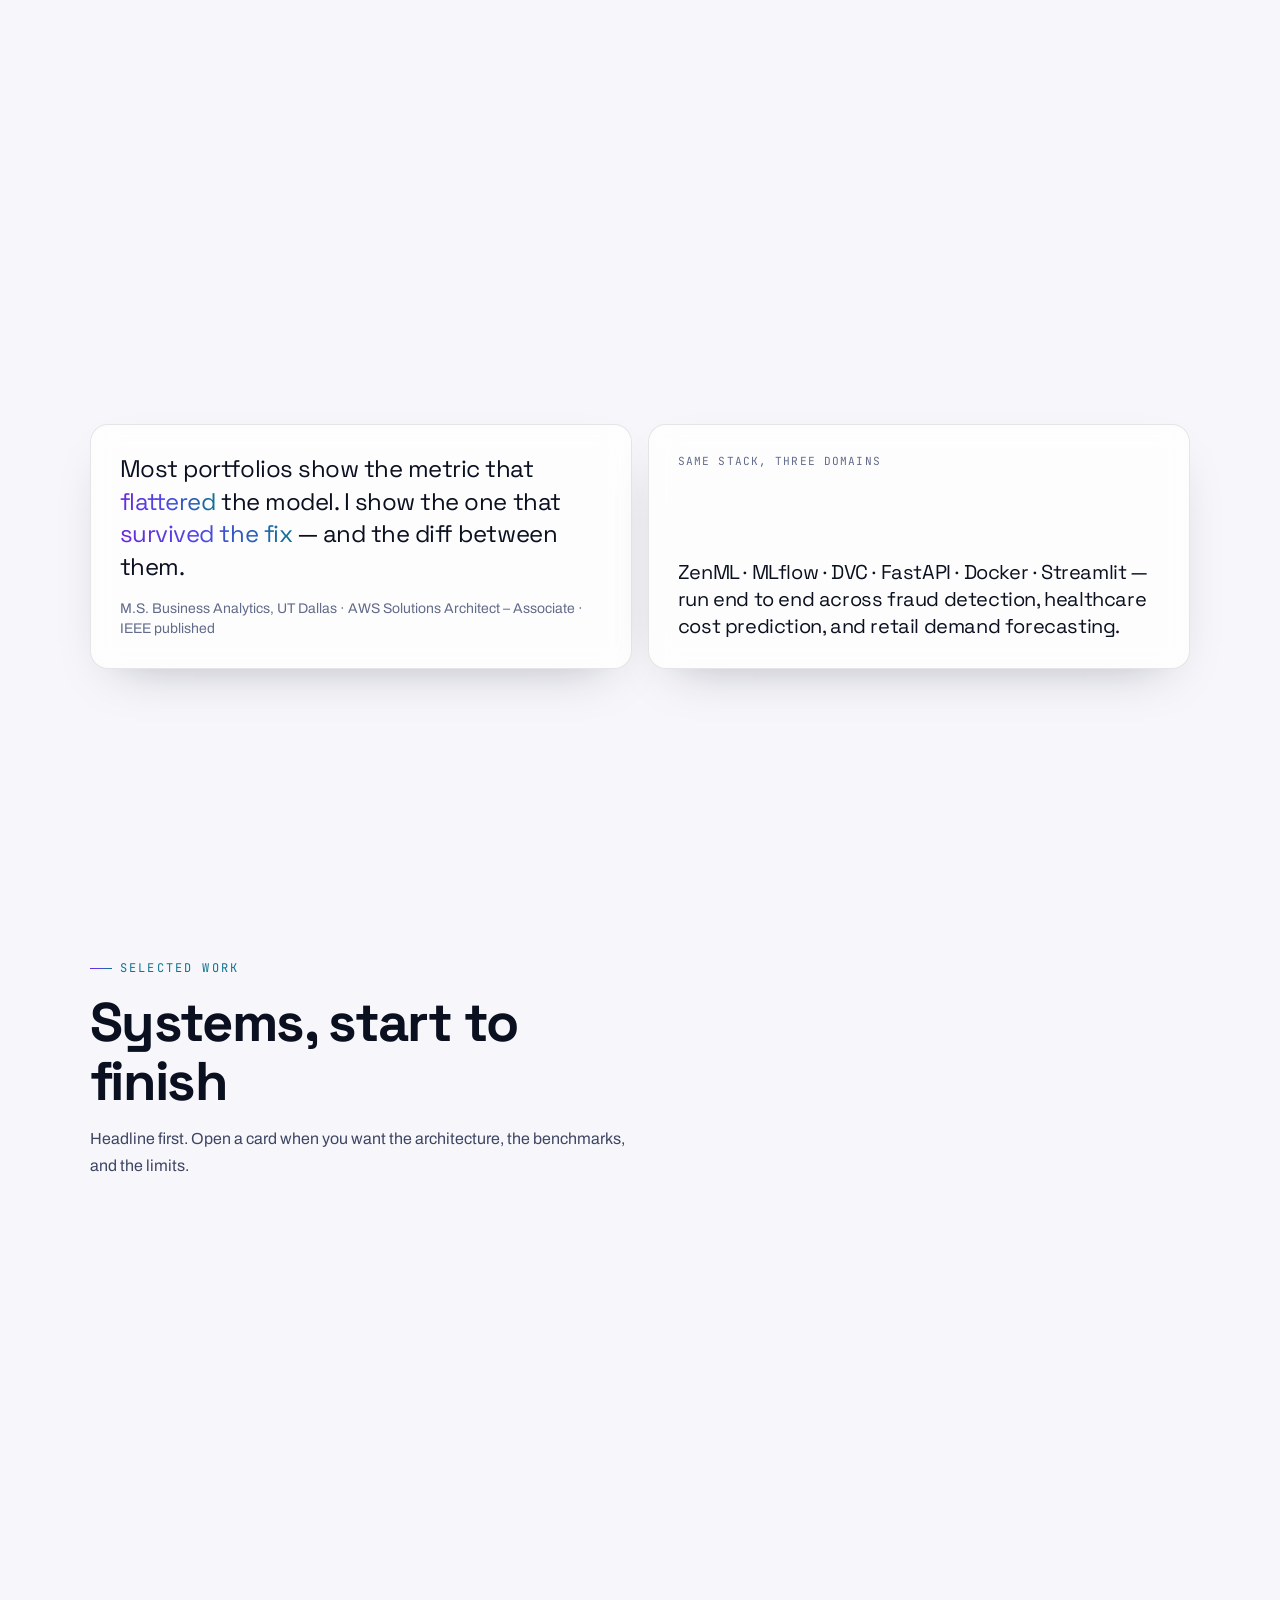
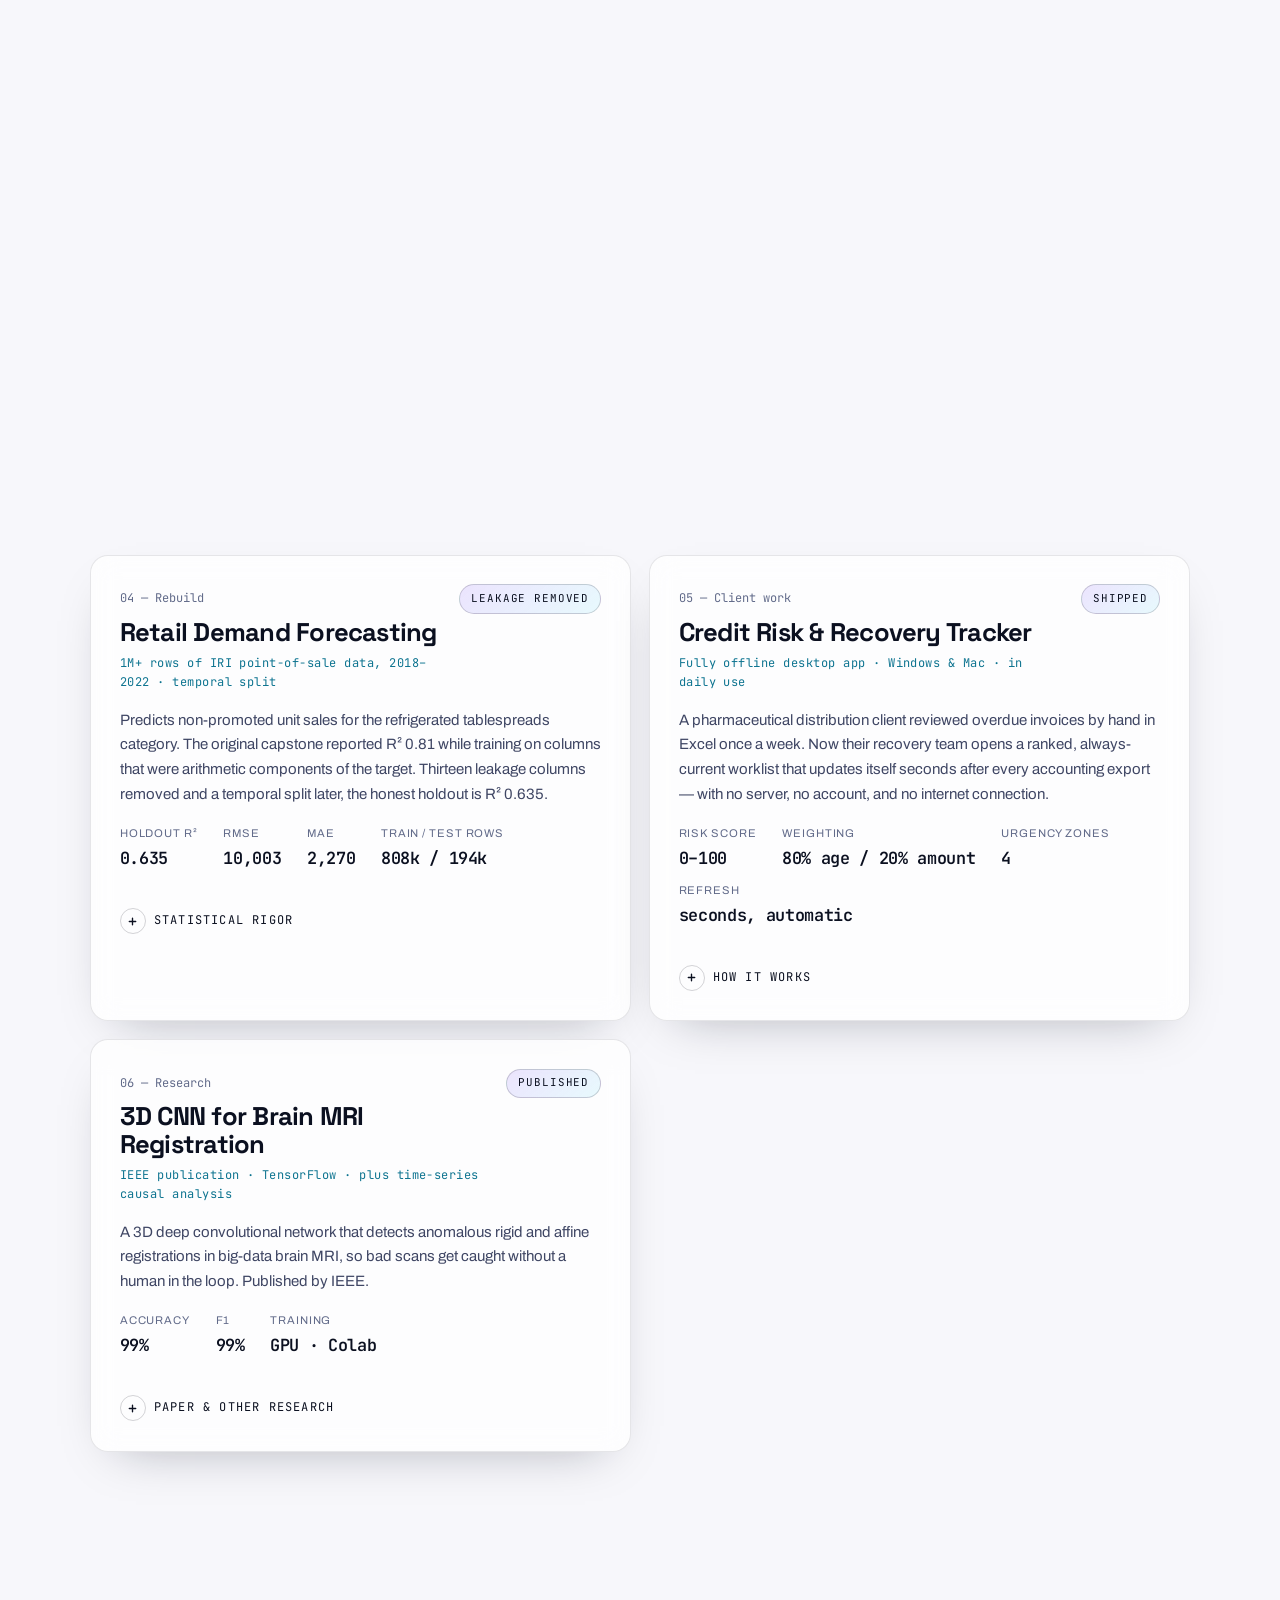
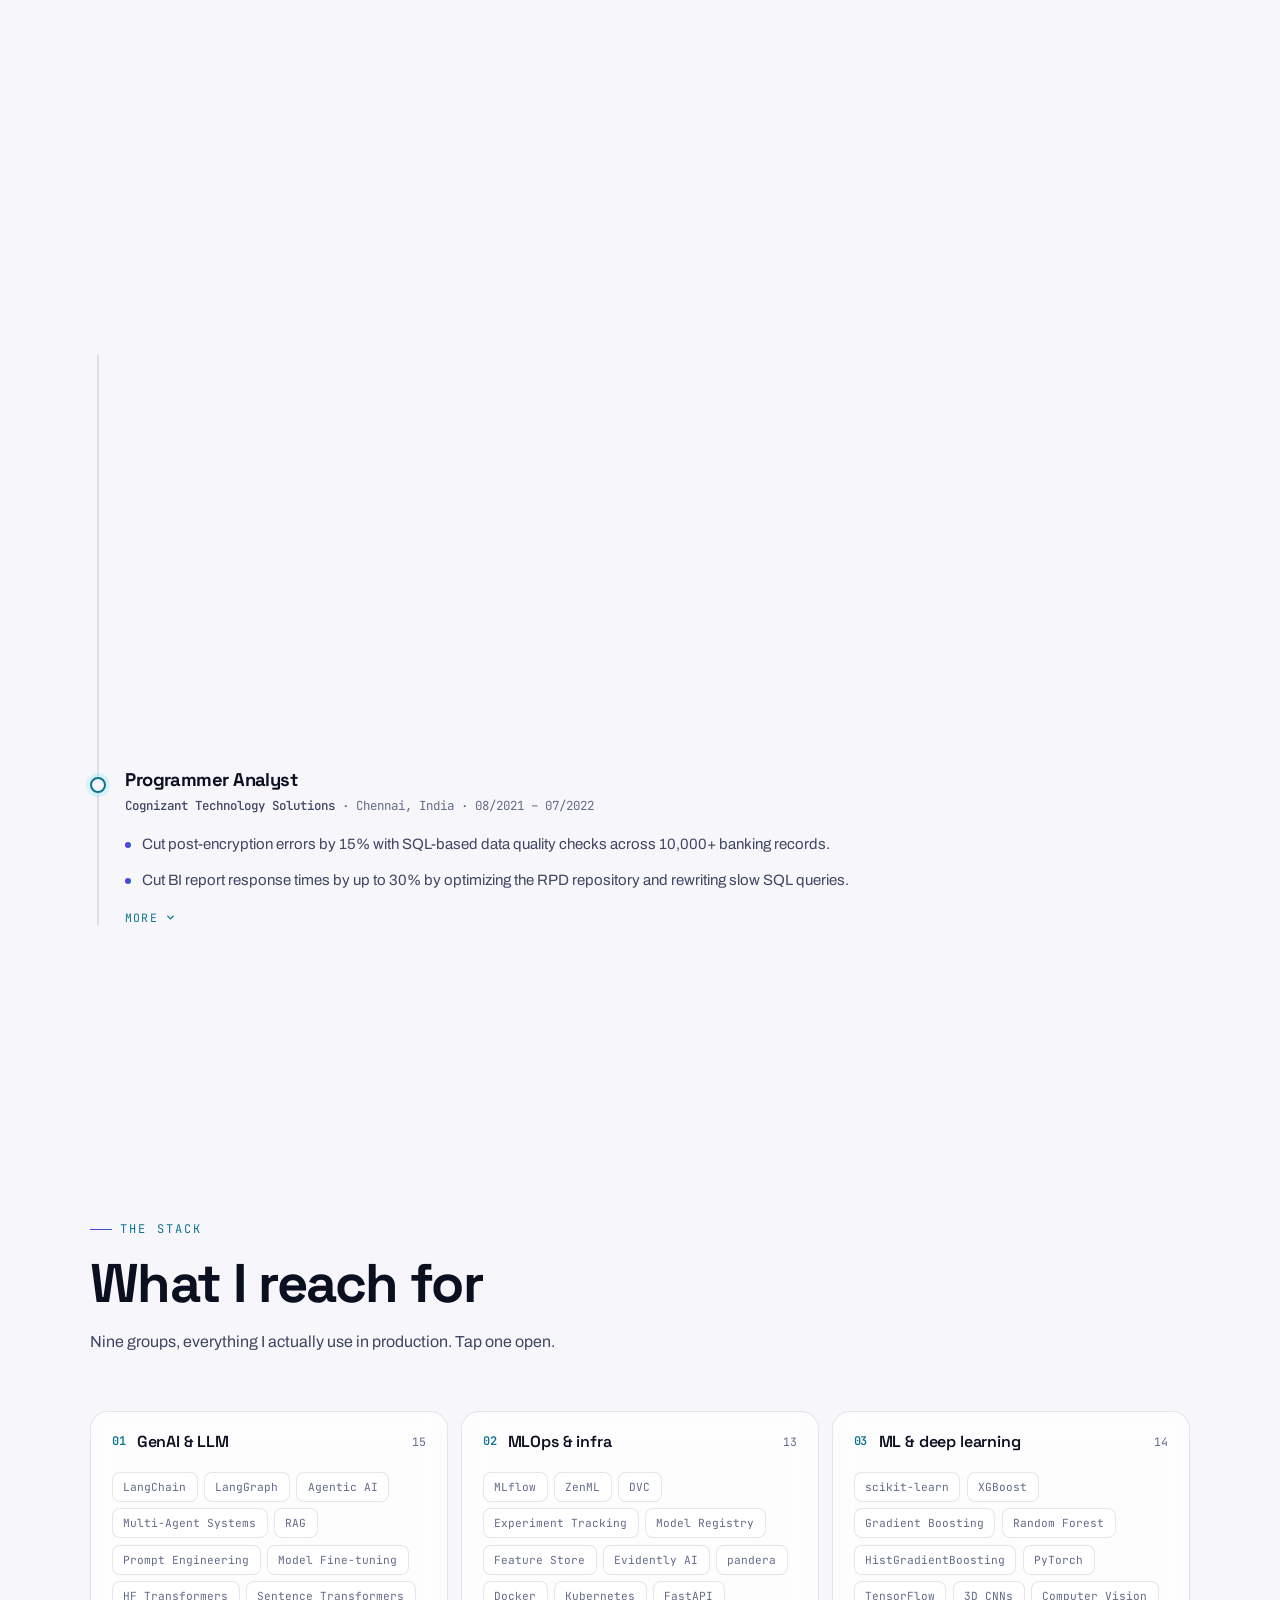
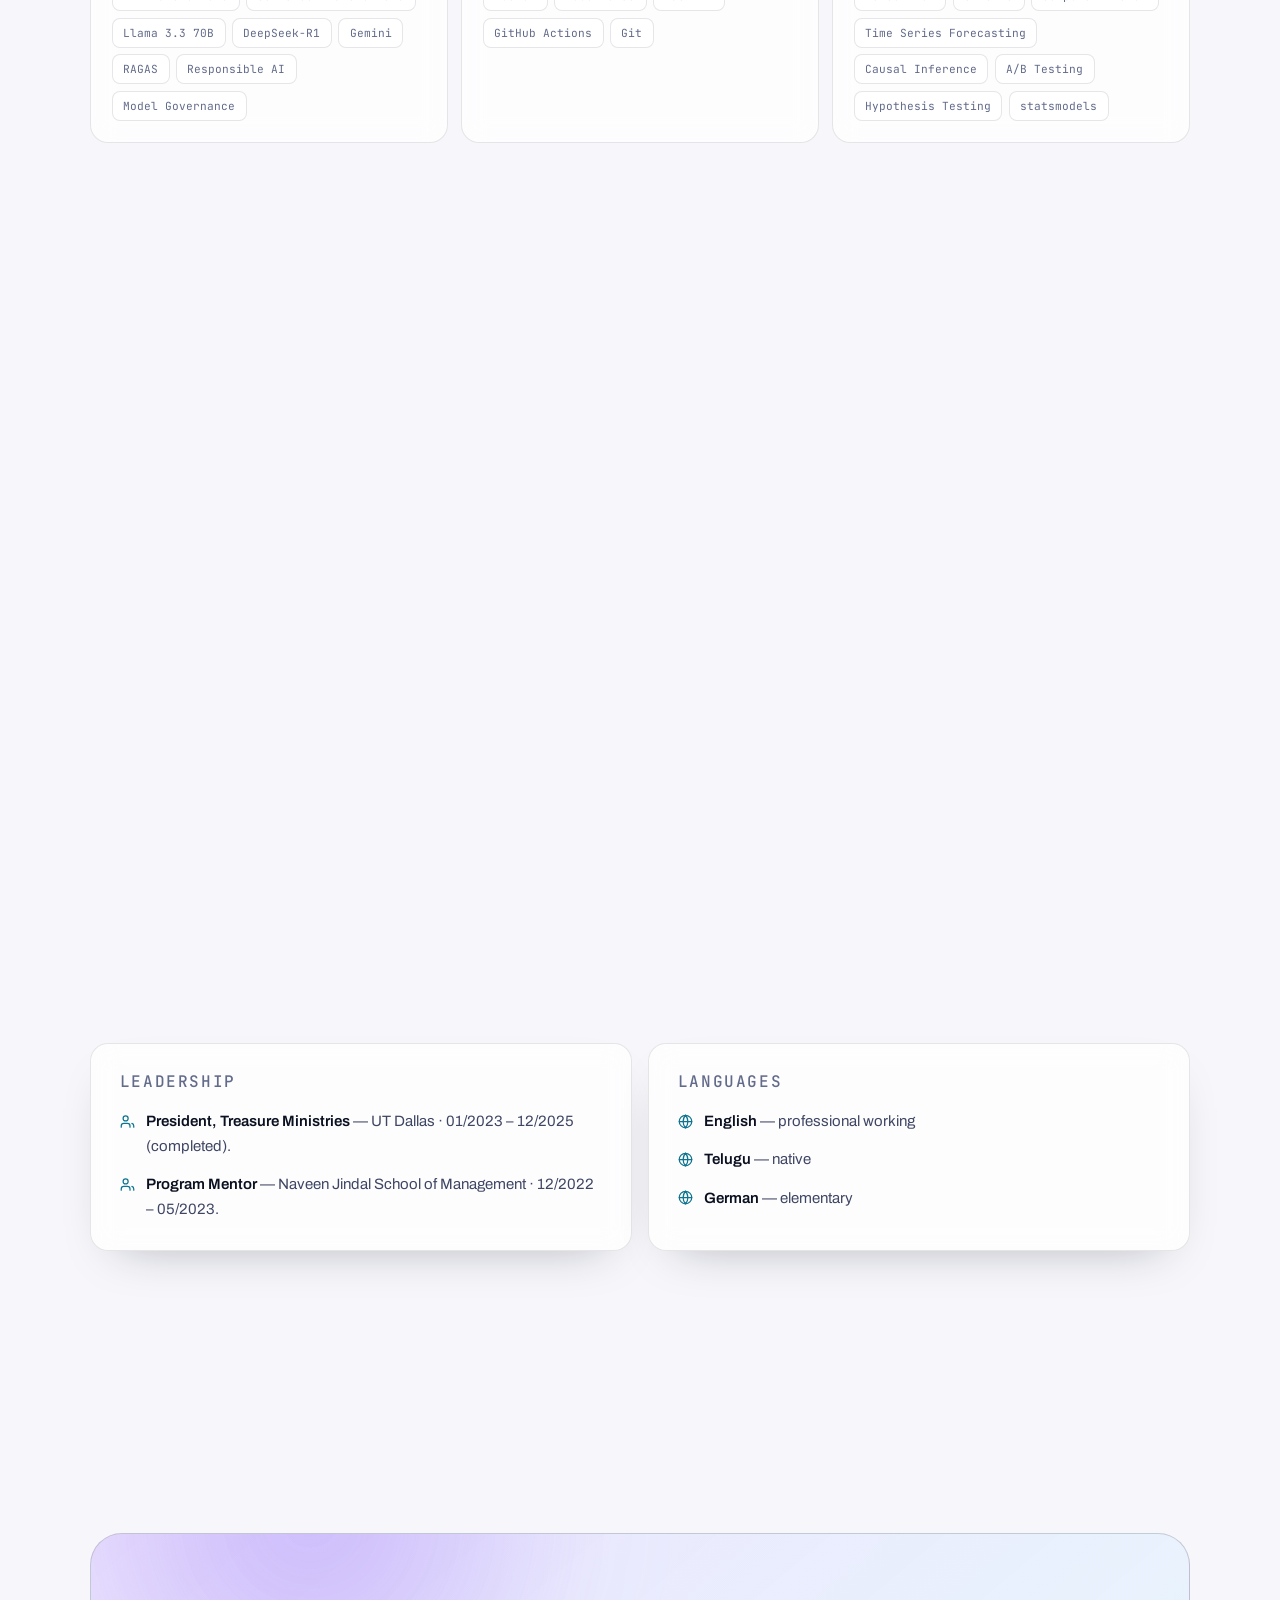
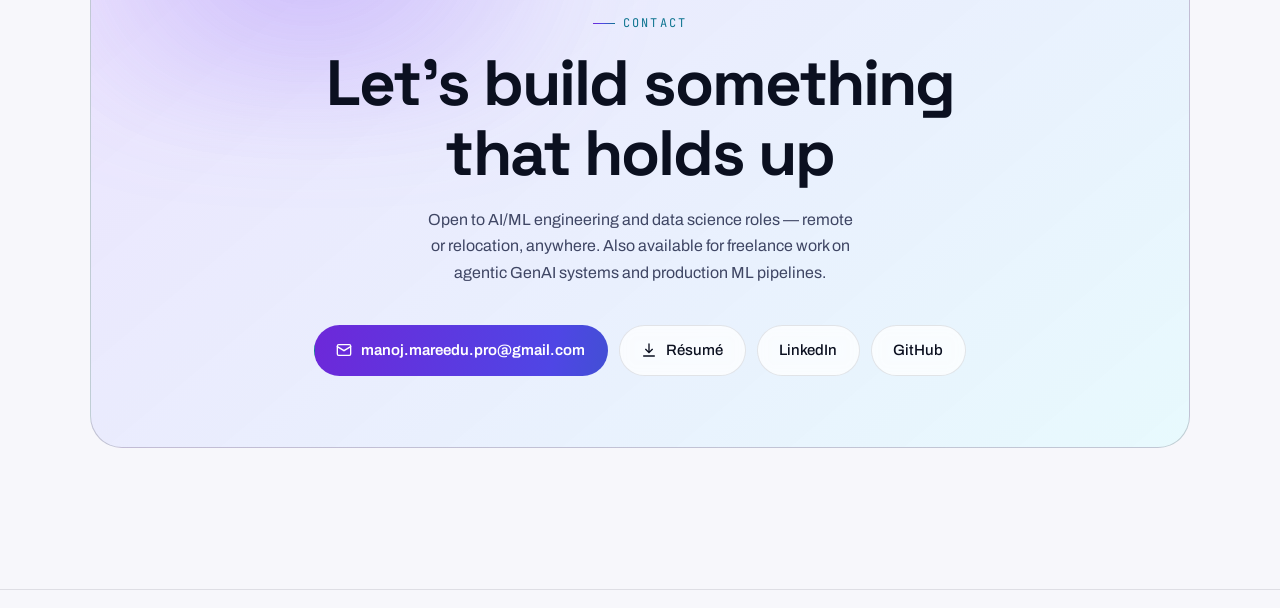
==== commit 7e1e75c1: "fix: never hide content when JavaScript is unavailable Scroll reveals now apply only under html.js, " ====
--- a/index.html
+++ b/index.html
@@ -34,6 +34,18 @@
     try { t = localStorage.getItem("theme"); } catch (e) {}
     if (!t) t = window.matchMedia("(prefers-color-scheme: light)").matches ? "light" : "dark";
     document.documentElement.dataset.theme = t;
+
+    // Scroll reveals only hide content while "js" is set, so the page stays
+    // fully readable with JavaScript disabled.
+    document.documentElement.className = "js";
+
+    // Safety net: if app.js never loads (blocked, slow network, CDN-less
+    // proxy), show everything anyway rather than leaving a blank page.
+    setTimeout(function () {
+      if (window.__revealReady) return;
+      var hidden = document.querySelectorAll(".reveal, .mask, .job");
+      for (var i = 0; i < hidden.length; i++) hidden[i].classList.add("in-view");
+    }, 2500);
   })();
 </script>
 </head>
--- a/styles.css
+++ b/styles.css
@@ -690,14 +690,17 @@
 .footer-links { display: flex; gap: 1.2rem; }
 .footer-links a:hover { color: var(--fg); }
 
-/* ---------- reveal ---------- */
-.reveal { opacity: 0; transform: translateY(26px); }
+/* ---------- reveal ----------
+   Hidden only when JS is available (html.js), so a no-JS visitor still
+   sees every word. app.js re-reveals as sections scroll into view. */
+.js .reveal { opacity: 0; transform: translateY(26px); }
 .reveal.in-view {
   opacity: 1; transform: none;
   transition: opacity 0.75s var(--ease) calc(var(--i, 0) * 80ms), transform 0.75s var(--ease) calc(var(--i, 0) * 80ms);
 }
 .mask { display: block; overflow: hidden; }
-.mask > * { display: block; transform: translateY(105%); }
+.js .mask > * { display: block; transform: translateY(105%); }
+.mask > * { display: block; }
 .mask.in-view > * { transform: none; transition: transform 0.9s var(--ease) calc(var(--i, 0) * 90ms); }
 
 /* ---------- responsive ---------- */
